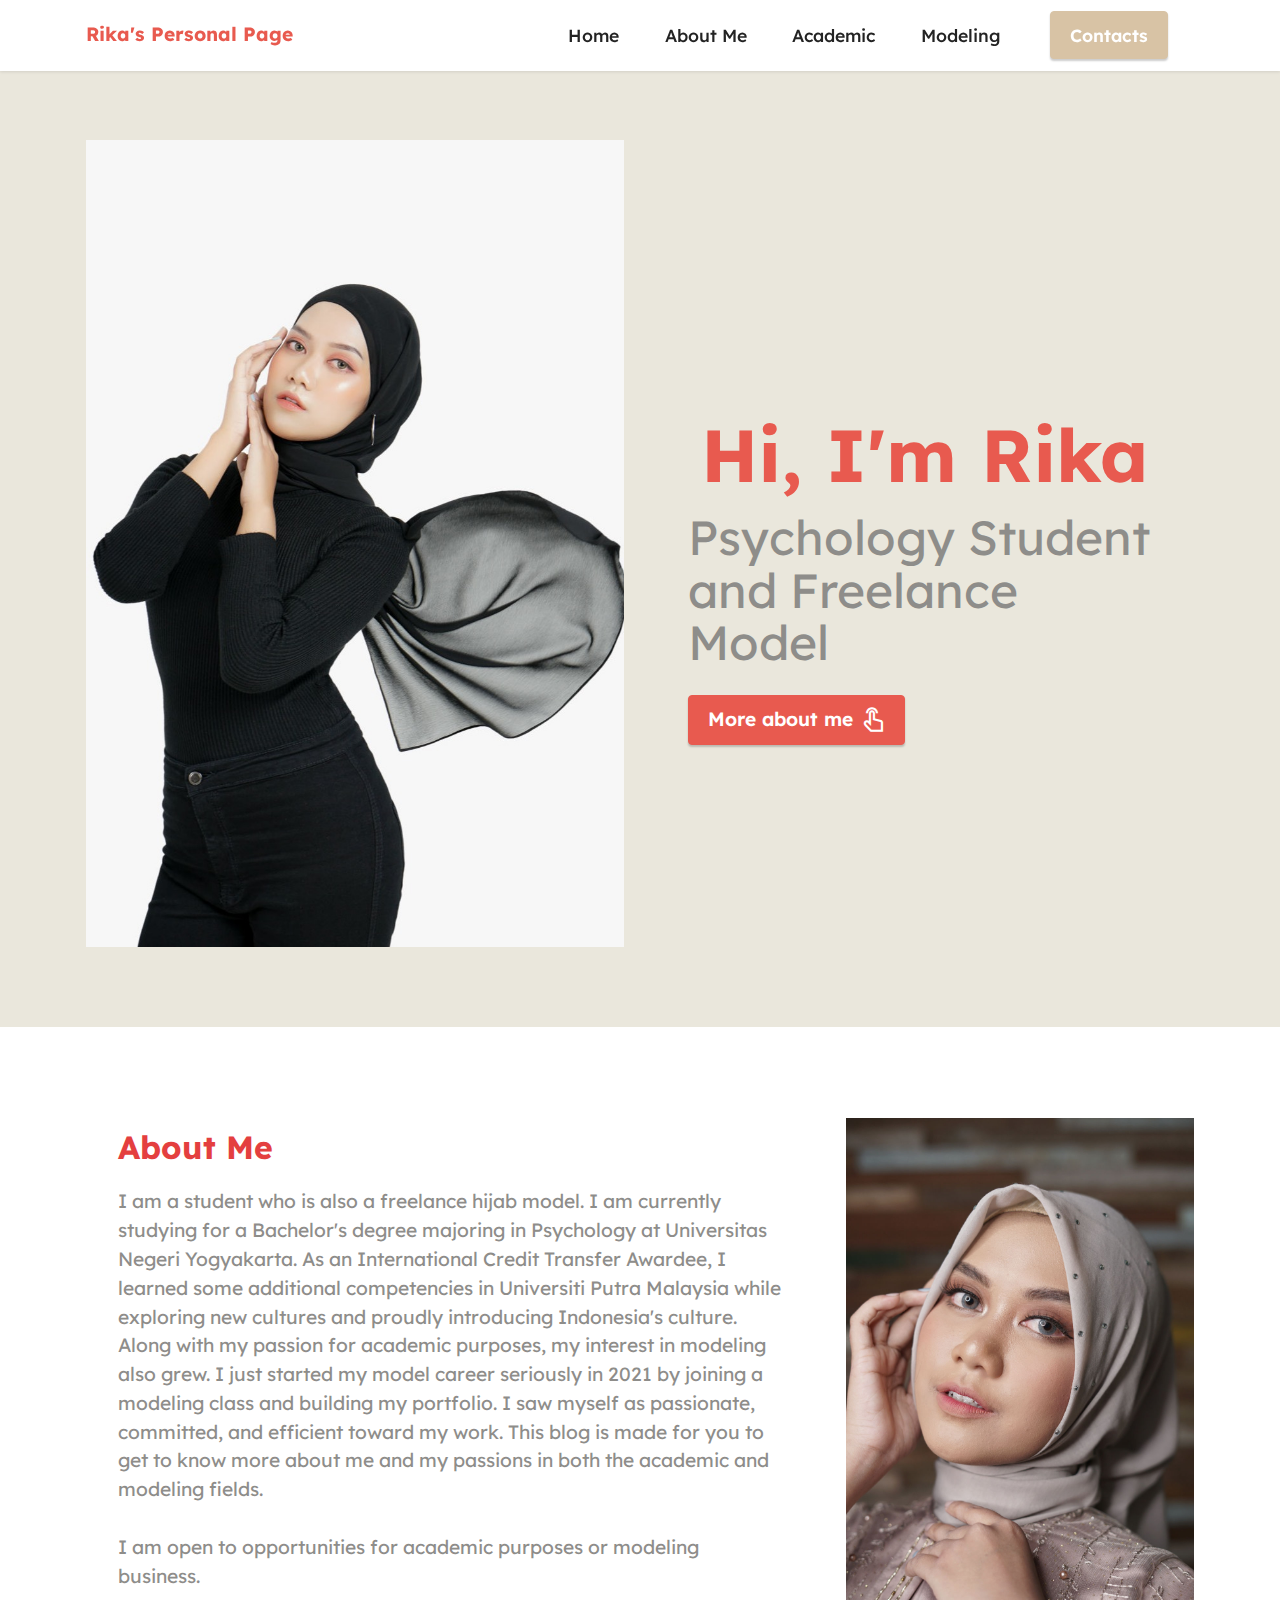
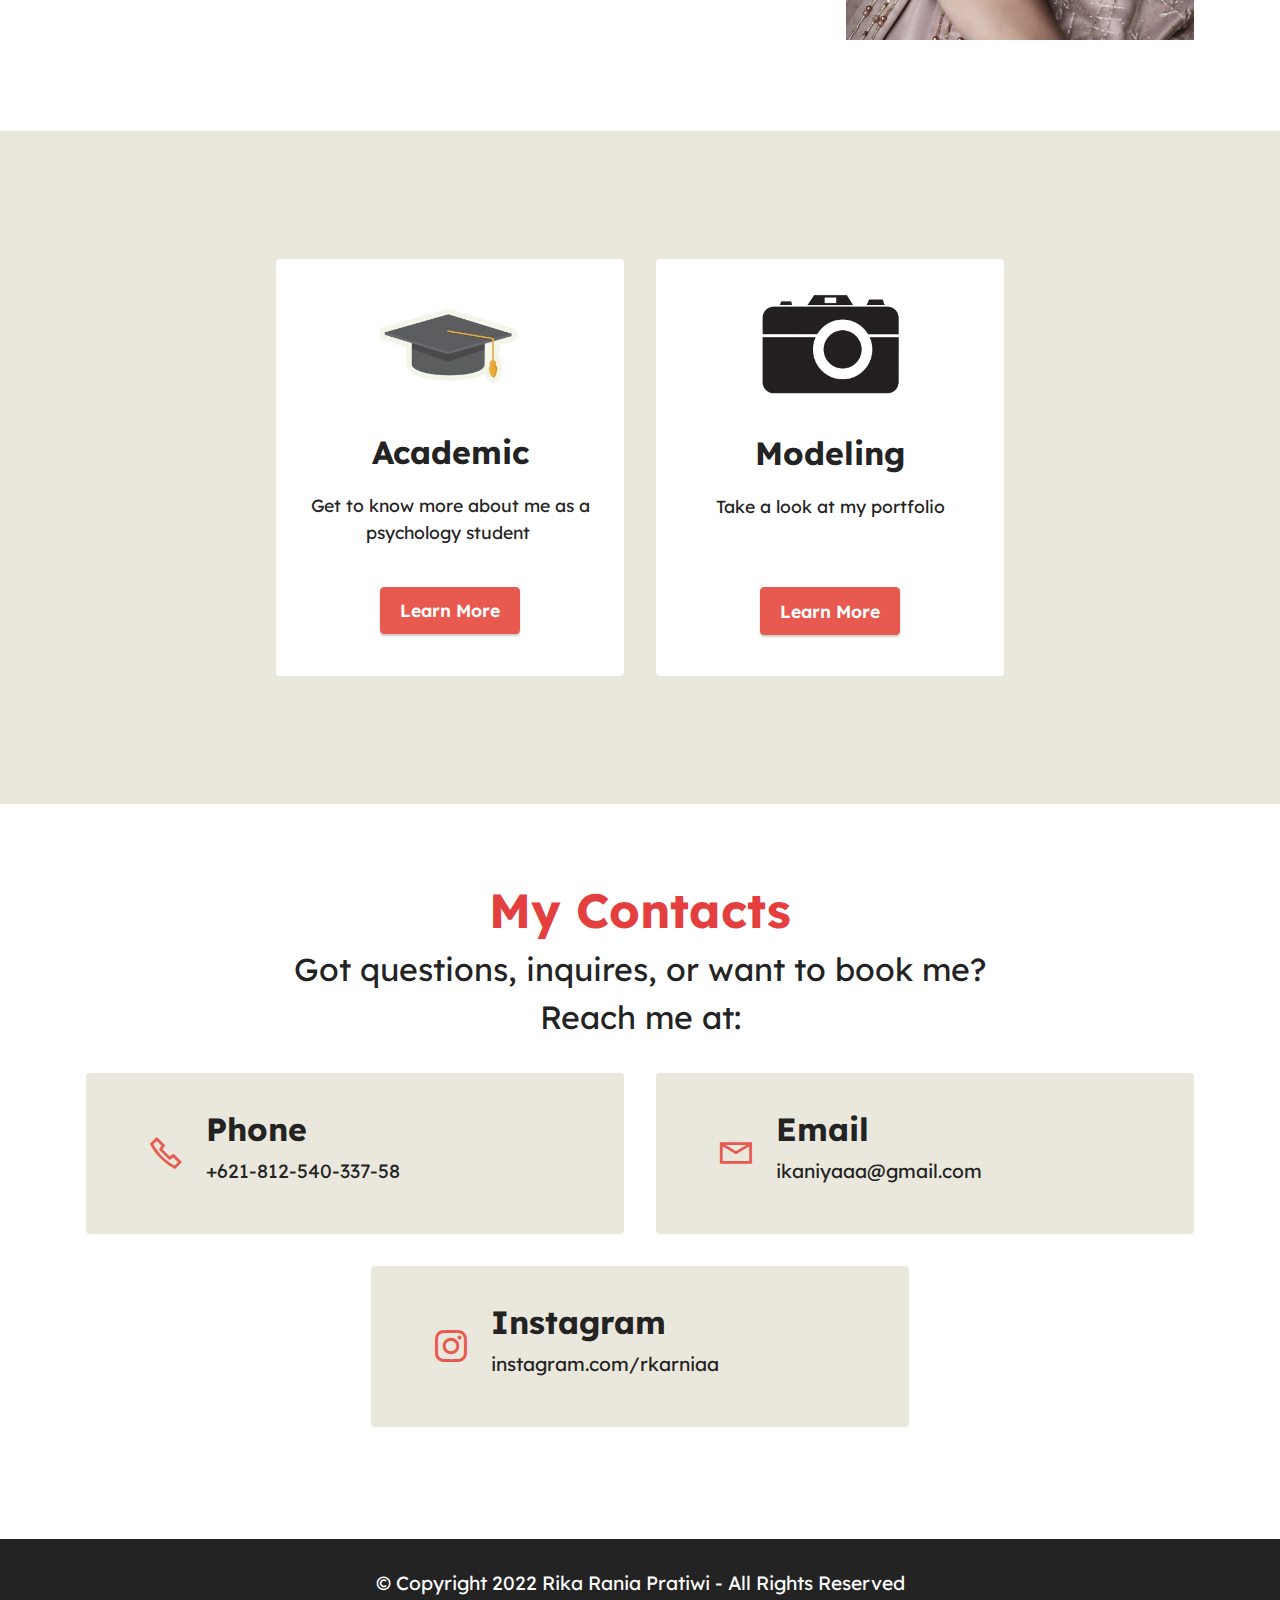
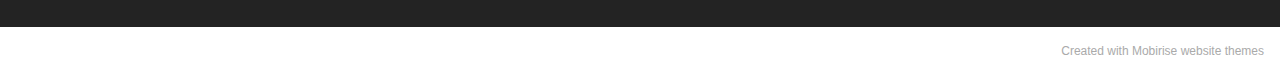
==== index.html @ 433534fc "create github pages" ====
<!DOCTYPE html>
<html  >
<head>
  <!-- Site made with Mobirise Website Builder v5.6.0, https://mobirise.com -->
  <meta charset="UTF-8">
  <meta http-equiv="X-UA-Compatible" content="IE=edge">
  <meta name="generator" content="Mobirise v5.6.0, mobirise.com">
  <meta name="viewport" content="width=device-width, initial-scale=1, minimum-scale=1">
  <link rel="shortcut icon" href="assets/images/logo.png" type="image/x-icon">
  <meta name="description" content="">
  
  
  <title>Home</title>
  <link rel="stylesheet" href="assets/web/assets/mobirise-icons2/mobirise2.css">
  <link rel="stylesheet" href="assets/bootstrap/css/bootstrap.min.css">
  <link rel="stylesheet" href="assets/bootstrap/css/bootstrap-grid.min.css">
  <link rel="stylesheet" href="assets/bootstrap/css/bootstrap-reboot.min.css">
  <link rel="stylesheet" href="assets/dropdown/css/style.css">
  <link rel="stylesheet" href="assets/socicon/css/styles.css">
  <link rel="stylesheet" href="assets/theme/css/style.css">
  <link rel="preload" href="https://fonts.googleapis.com/css?family=Lexend:100,200,300,400,500,600,700,800,900&display=swap" as="style" onload="this.onload=null;this.rel='stylesheet'">
  <noscript><link rel="stylesheet" href="https://fonts.googleapis.com/css?family=Lexend:100,200,300,400,500,600,700,800,900&display=swap"></noscript>
  <link rel="preload" as="style" href="assets/mobirise/css/mbr-additional.css"><link rel="stylesheet" href="assets/mobirise/css/mbr-additional.css" type="text/css">
  
  
  
  
</head>
<body>
  
  <section data-bs-version="5.1" class="menu menu2 cid-sFF0ciwnEL" once="menu" id="menu2-0">
    
    <nav class="navbar navbar-dropdown navbar-fixed-top navbar-expand-lg">
        <div class="container">
            <div class="navbar-brand">
                
                <span class="navbar-caption-wrap"><a class="navbar-caption text-primary display-7" href="https://mobiri.se">Rika's Personal Page&nbsp;</a></span>
            </div>
            <button class="navbar-toggler" type="button" data-toggle="collapse" data-bs-toggle="collapse" data-target="#navbarSupportedContent" data-bs-target="#navbarSupportedContent" aria-controls="navbarNavAltMarkup" aria-expanded="false" aria-label="Toggle navigation">
                <div class="hamburger">
                    <span></span>
                    <span></span>
                    <span></span>
                    <span></span>
                </div>
            </button>
            <div class="collapse navbar-collapse" id="navbarSupportedContent">
                <ul class="navbar-nav nav-dropdown" data-app-modern-menu="true"><li class="nav-item"><a class="nav-link link text-black text-primary display-4" href="index.html#top">Home</a></li>
                    <li class="nav-item"><a class="nav-link link text-black text-primary display-4" href="index.html#image2-1">About Me</a></li><li class="nav-item"><a class="nav-link link text-black text-primary display-4" href="page1.html">Academic</a></li>
                    <li class="nav-item"><a class="nav-link link text-black text-primary display-4" href="page2.html">Modeling</a>
                    </li></ul>
                
                <div class="navbar-buttons mbr-section-btn"><a class="btn btn-secondary display-4" href="index.html#contacts2-8">
                        Contacts</a></div>
            </div>
        </div>
    </nav>
</section>

<section data-bs-version="5.1" class="header11 cid-sFF0SGinka" id="header11-1">

    

    

    <div class="container">
        <div class="row justify-content-center">
            <div class="col-12 col-md-6 image-wrapper">
                <img class="w-100" src="assets/images/2e-1057x1586.jpeg" alt="Mobirise">
            </div>
            <div class="col-12 col-md">
                <div class="text-wrapper text-center">
                    <h1 class="mbr-section-title mbr-fonts-style mb-3 display-1">
                        <strong>
</strong><div><strong><br></strong></div><div><strong>Hi, I'm Rika</strong></div></h1>
                    <p class="mbr-text mbr-fonts-style display-2">Psychology Student and Freelance Model</p>
                    <div class="mbr-section-btn mt-3"><a class="btn btn-primary display-7" href="index.html#image2-1"><span class="mobi-mbri mobi-mbri-touch mbr-iconfont mbr-iconfont-btn"></span>More about me</a></div>
                </div>
            </div>
        </div>
    </div>
</section>

<section data-bs-version="5.1" class="image2 cid-sZntKXnX28" id="image2-1">
    

    

    <div class="container">
        <div class="row align-items-center">
            <div class="col-12 col-lg-4">
                <div class="image-wrapper">
                    <img src="assets/images/a23e987f-b2f0-43a4-88af-613961bbe0f8-1057x1586.jpg" alt="Mobirise">
                    
                </div>
            </div>
            <div class="col-12 col-lg">
                <div class="text-wrapper">
                    <h3 class="mbr-section-title mbr-fonts-style mb-3 display-5"><strong>About Me</strong></h3>
                    <p class="mbr-text mbr-fonts-style display-7">I am a student who is also a freelance hijab model. I am currently studying for a Bachelor's degree majoring in Psychology at Universitas Negeri Yogyakarta. As an International Credit Transfer Awardee, I learned some additional competencies in Universiti Putra Malaysia while exploring new cultures and proudly introducing Indonesia's culture. Along with my passion for academic purposes, my interest in modeling also grew. I just started my model career seriously in 2021 by joining a modeling class and building my portfolio. I saw myself as passionate, committed, and efficient toward my work. This blog is made for you to get to know more about me and my passions in both the academic and modeling fields.<br><br>I am open to opportunities for academic purposes or modeling business.<br><br></p>
                </div>
            </div>
        </div>
    </div>
</section>

<section data-bs-version="5.1" class="clients2 cid-sFF3mUy3tz" id="clients2-4">

    

    
    <div class="container">
        <div class="row justify-content-center">
            <div class="card col-12 col-md-6 col-lg-4">
                <div class="card-wrapper">
                    <div class="img-wrapper">
                        <img src="assets/images/mbr-280x280.jpeg" alt="Mobirise">
                    </div>
                    <div class="card-box align-center">
                        
                        <h5 class="card-title mbr-fonts-style mb-3 display-5"><strong>Academic</strong></h5>
                        <p class="mbr-text mbr-fonts-style mb-4 display-4">Get to know more about me as a psychology student&nbsp;</p>
                        <div class="mbr-section-btn mt-3"><a class="btn btn-primary display-4" href="page1.html">Learn More</a></div>
                    </div>
                </div>
            </div>
            <div class="card col-12 col-md-6 col-lg-4">
                <div class="card-wrapper">
                    <div class="img-wrapper">
                        <img src="assets/images/mbr-3-280x280.png" alt="Mobirise">
                    </div>
                    <div class="card-box align-center">
                        
                        <h5 class="card-title mbr-fonts-style mb-3 display-5"><strong>Modeling</strong></h5>
                        <p class="mbr-text mbr-fonts-style mb-4 display-4">
                            Take a look at my portfolio<br><br></p>
                        <div class="mbr-section-btn mt-3"><a class="btn btn-primary display-4" href="page2.html">Learn More</a></div>
                    </div>
                </div>
            </div>
            
            
        </div>
    </div>
</section>

<section data-bs-version="5.1" class="contacts2 cid-sFF3B84VW8" id="contacts2-8">
    <!---->
    
    
    <div class="container">
        <div class="mbr-section-head">
            <h3 class="mbr-section-title mbr-fonts-style align-center mb-0 display-2">
                <strong>My Contacts</strong>
            </h3>
            <h4 class="mbr-section-subtitle mbr-fonts-style align-center mb-0 mt-2 display-5">Got questions, inquires, or want to book me?<br>Reach me at:</h4>
        </div>
        <div class="row justify-content-center mt-4">
            <div class="card col-12 col-md-6">
                <div class="card-wrapper">
                    <div class="image-wrapper">
                        <span class="mbr-iconfont mobi-mbri-phone mobi-mbri"></span>
                    </div>
                    <div class="text-wrapper">
                        <h6 class="card-title mbr-fonts-style mb-1 display-5">
                            <strong>Phone</strong>
                        </h6>
                        <p class="mbr-text mbr-fonts-style display-7">+621-812-540-337-58</p>
                    </div>
                </div>
            </div>
            <div class="card col-12 col-md-6">
                <div class="card-wrapper">
                    <div class="image-wrapper">
                        <span class="mbr-iconfont mobi-mbri-letter mobi-mbri"></span>
                    </div>
                    <div class="text-wrapper">
                        <h6 class="card-title mbr-fonts-style mb-1 display-5">
                            <strong>Email</strong>
                        </h6>
                        <p class="mbr-text mbr-fonts-style display-7">ikaniyaaa@gmail.com</p>
                    </div>
                </div>
            </div>
            <div class="card col-12 col-md-6">
                <div class="card-wrapper">
                    <div class="image-wrapper">
                        <span class="mbr-iconfont socicon-instagram socicon"></span>
                    </div>
                    <div class="text-wrapper">
                        <h6 class="card-title mbr-fonts-style mb-1 display-5"><strong>Instagram</strong></h6>
                        <p class="mbr-text mbr-fonts-style display-7">instagram.com/rkarniaa</p>
                    </div>
                </div>
            </div>
            
        </div>
    </div>
</section>

<section data-bs-version="5.1" class="footer7 cid-sFF3CYc3p7" once="footers" id="footer7-9">

    

    

    <div class="container">
        <div class="media-container-row align-center mbr-white">
            <div class="col-12">
                <p class="mbr-text mb-0 mbr-fonts-style display-7">
                    © Copyright 2022 Rika Rania Pratiwi - All Rights Reserved
                </p>
            </div>
        </div>
    </div>
</section><section style="background-color: #fff; font-family: -apple-system, BlinkMacSystemFont, 'Segoe UI', 'Roboto', 'Helvetica Neue', Arial, sans-serif; color:#aaa; font-size:12px; padding: 0; align-items: center; display: flex;"><a href="https://mobirise.site/s" style="flex: 1 1; height: 3rem; padding-left: 1rem;"></a><p style="flex: 0 0 auto; margin:0; padding-right:1rem;">Created with Mobirise <a href="https://mobirise.site/u" style="color:#aaa;">website</a> themes</p></section><script src="assets/bootstrap/js/bootstrap.bundle.min.js"></script>  <script src="assets/smoothscroll/smooth-scroll.js"></script>  <script src="assets/ytplayer/index.js"></script>  <script src="assets/dropdown/js/navbar-dropdown.js"></script>  <script src="assets/theme/js/script.js"></script>  
  
  
</body>
</html>
---- assets/web/assets/mobirise-icons2/mobirise2.css ----
@font-face {
  font-family: 'Moririse2';
  font-display: swap;
  src:  url('mobirise2.eot?f2bix4');
  src:  url('mobirise2.eot?f2bix4#iefix') format('embedded-opentype'),
    url('mobirise2.ttf?f2bix4') format('truetype'),
    url('mobirise2.woff?f2bix4') format('woff'),
    url('mobirise2.svg?f2bix4#mobirise2') format('svg');
  font-weight: normal;
  font-style: normal;
}

[class^="mobi-"], [class*=" mobi-"] {
  /* use !important to prevent issues with browser extensions that change fonts */
  font-family: 'Moririse2' !important;
  speak: none;
  font-style: normal;
  font-weight: normal;
  font-variant: normal;
  text-transform: none;
  line-height: 1;

  /* Better Font Rendering =========== */
  -webkit-font-smoothing: antialiased;
  -moz-osx-font-smoothing: grayscale;
}

.mobi-mbri-add-submenu:before {
  content: "\e900";
}
.mobi-mbri-alert:before {
  content: "\e901";
}
.mobi-mbri-align-center:before {
  content: "\e902";
}
.mobi-mbri-align-justify:before {
  content: "\e903";
}
.mobi-mbri-align-left:before {
  content: "\e904";
}
.mobi-mbri-align-right:before {
  content: "\e905";
}
.mobi-mbri-android:before {
  content: "\e906";
}
.mobi-mbri-apple:before {
  content: "\e907";
}
.mobi-mbri-arrow-down:before {
  content: "\e908";
}
.mobi-mbri-arrow-next:before {
  content: "\e909";
}
.mobi-mbri-arrow-prev:before {
  content: "\e90a";
}
.mobi-mbri-arrow-up:before {
  content: "\e90b";
}
.mobi-mbri-bold:before {
  content: "\e90c";
}
.mobi-mbri-bookmark:before {
  content: "\e90d";
}
.mobi-mbri-bootstrap:before {
  content: "\e90e";
}
.mobi-mbri-briefcase:before {
  content: "\e90f";
}
.mobi-mbri-browse:before {
  content: "\e910";
}
.mobi-mbri-bulleted-list:before {
  content: "\e911";
}
.mobi-mbri-calendar:before {
  content: "\e912";
}
.mobi-mbri-camera:before {
  content: "\e913";
}
.mobi-mbri-cart-add:before {
  content: "\e914";
}
.mobi-mbri-cart-full:before {
  content: "\e915";
}
.mobi-mbri-cash:before {
  content: "\e916";
}
.mobi-mbri-change-style:before {
  content: "\e917";
}
.mobi-mbri-chat:before {
  content: "\e918";
}
.mobi-mbri-clock:before {
  content: "\e919";
}
.mobi-mbri-close:before {
  content: "\e91a";
}
.mobi-mbri-cloud:before {
  content: "\e91b";
}
.mobi-mbri-code:before {
  content: "\e91c";
}
.mobi-mbri-contact-form:before {
  content: "\e91d";
}
.mobi-mbri-credit-card:before {
  content: "\e91e";
}
.mobi-mbri-cursor-click:before {
  content: "\e91f";
}
.mobi-mbri-cust-feedback:before {
  content: "\e920";
}
.mobi-mbri-database:before {
  content: "\e921";
}
.mobi-mbri-delivery:before {
  content: "\e922";
}
.mobi-mbri-desktop:before {
  content: "\e923";
}
.mobi-mbri-devices:before {
  content: "\e924";
}
.mobi-mbri-down:before {
  content: "\e925";
}
.mobi-mbri-download-2:before {
  content: "\e926";
}
.mobi-mbri-download:before {
  content: "\e927";
}
.mobi-mbri-drag-n-drop-2:before {
  content: "\e928";
}
.mobi-mbri-drag-n-drop:before {
  content: "\e929";
}
.mobi-mbri-edit-2:before {
  content: "\e92a";
}
.mobi-mbri-edit:before {
  content: "\e92b";
}
.mobi-mbri-error:before {
  content: "\e92c";
}
.mobi-mbri-extension:before {
  content: "\e92d";
}
.mobi-mbri-features:before {
  content: "\e92e";
}
.mobi-mbri-file:before {
  content: "\e92f";
}
.mobi-mbri-flag:before {
  content: "\e930";
}
.mobi-mbri-folder:before {
  content: "\e931";
}
.mobi-mbri-gift:before {
  content: "\e932";
}
.mobi-mbri-github:before {
  content: "\e933";
}
.mobi-mbri-globe-2:before {
  content: "\e934";
}
.mobi-mbri-globe:before {
  content: "\e935";
}
.mobi-mbri-growing-chart:before {
  content: "\e936";
}
.mobi-mbri-hearth:before {
  content: "\e937";
}
.mobi-mbri-help:before {
  content: "\e938";
}
.mobi-mbri-home:before {
  content: "\e939";
}
.mobi-mbri-hot-cup:before {
  content: "\e93a";
}
.mobi-mbri-idea:before {
  content: "\e93b";
}
.mobi-mbri-image-gallery:before {
  content: "\e93c";
}
.mobi-mbri-image-slider:before {
  content: "\e93d";
}
.mobi-mbri-info:before {
  content: "\e93e";
}
.mobi-mbri-italic:before {
  content: "\e93f";
}
.mobi-mbri-key:before {
  content: "\e940";
}
.mobi-mbri-laptop:before {
  content: "\e941";
}
.mobi-mbri-layers:before {
  content: "\e942";
}
.mobi-mbri-left-right:before {
  content: "\e943";
}
.mobi-mbri-left:before {
  content: "\e944";
}
.mobi-mbri-letter:before {
  content: "\e945";
}
.mobi-mbri-like:before {
  content: "\e946";
}
.mobi-mbri-link:before {
  content: "\e947";
}
.mobi-mbri-lock:before {
  content: "\e948";
}
.mobi-mbri-login:before {
  content: "\e949";
}
.mobi-mbri-logout:before {
  content: "\e94a";
}
.mobi-mbri-magic-stick:before {
  content: "\e94b";
}
.mobi-mbri-map-pin:before {
  content: "\e94c";
}
.mobi-mbri-menu:before {
  content: "\e94d";
}
.mobi-mbri-mobile-2:before {
  content: "\e94e";
}
.mobi-mbri-mobile-horizontal:before {
  content: "\e94f";
}
.mobi-mbri-mobile:before {
  content: "\e950";
}
.mobi-mbri-mobirise:before {
  content: "\e951";
}
.mobi-mbri-more-horizontal:before {
  content: "\e952";
}
.mobi-mbri-more-vertical:before {
  content: "\e953";
}
.mobi-mbri-music:before {
  content: "\e954";
}
.mobi-mbri-new-file:before {
  content: "\e955";
}
.mobi-mbri-numbered-list:before {
  content: "\e956";
}
.mobi-mbri-opened-folder:before {
  content: "\e957";
}
.mobi-mbri-pages:before {
  content: "\e958";
}
.mobi-mbri-paper-plane:before {
  content: "\e959";
}
.mobi-mbri-paperclip:before {
  content: "\e95a";
}
.mobi-mbri-phone:before {
  content: "\e95b";
}
.mobi-mbri-photo:before {
  content: "\e95c";
}
.mobi-mbri-photos:before {
  content: "\e95d";
}
.mobi-mbri-pin:before {
  content: "\e95e";
}
.mobi-mbri-play:before {
  content: "\e95f";
}
.mobi-mbri-plus:before {
  content: "\e960";
}
.mobi-mbri-preview:before {
  content: "\e961";
}
.mobi-mbri-print:before {
  content: "\e962";
}
.mobi-mbri-protect:before {
  content: "\e963";
}
.mobi-mbri-question:before {
  content: "\e964";
}
.mobi-mbri-quote-left:before {
  content: "\e965";
}
.mobi-mbri-quote-right:before {
  content: "\e966";
}
.mobi-mbri-redo:before {
  content: "\e967";
}
.mobi-mbri-refresh:before {
  content: "\e968";
}
.mobi-mbri-responsive-2:before {
  content: "\e969";
}
.mobi-mbri-responsive:before {
  content: "\e96a";
}
.mobi-mbri-right:before {
  content: "\e96b";
}
.mobi-mbri-rocket:before {
  content: "\e96c";
}
.mobi-mbri-sad-face:before {
  content: "\e96d";
}
.mobi-mbri-sale:before {
  content: "\e96e";
}
.mobi-mbri-save:before {
  content: "\e96f";
}
.mobi-mbri-search:before {
  content: "\e970";
}
.mobi-mbri-setting-2:before {
  content: "\e971";
}
.mobi-mbri-setting-3:before {
  content: "\e972";
}
.mobi-mbri-setting:before {
  content: "\e973";
}
.mobi-mbri-share:before {
  content: "\e974";
}
.mobi-mbri-shopping-bag:before {
  content: "\e975";
}
.mobi-mbri-shopping-basket:before {
  content: "\e976";
}
.mobi-mbri-shopping-cart:before {
  content: "\e977";
}
.mobi-mbri-sites:before {
  content: "\e978";
}
.mobi-mbri-smile-face:before {
  content: "\e979";
}
.mobi-mbri-speed:before {
  content: "\e97a";
}
.mobi-mbri-star:before {
  content: "\e97b";
}
.mobi-mbri-success:before {
  content: "\e97c";
}
.mobi-mbri-sun:before {
  content: "\e97d";
}
.mobi-mbri-sun2:before {
  content: "\e97e";
}
.mobi-mbri-tablet-vertical:before {
  content: "\e97f";
}
.mobi-mbri-tablet:before {
  content: "\e980";
}
.mobi-mbri-target:before {
  content: "\e981";
}
.mobi-mbri-timer:before {
  content: "\e982";
}
.mobi-mbri-to-ftp:before {
  content: "\e983";
}
.mobi-mbri-to-local-drive:before {
  content: "\e984";
}
.mobi-mbri-touch-swipe:before {
  content: "\e985";
}
.mobi-mbri-touch:before {
  content: "\e986";
}
.mobi-mbri-trash:before {
  content: "\e987";
}
.mobi-mbri-underline:before {
  content: "\e988";
}
.mobi-mbri-undo:before {
  content: "\e989";
}
.mobi-mbri-unlink:before {
  content: "\e98a";
}
.mobi-mbri-unlock:before {
  content: "\e98b";
}
.mobi-mbri-up-down:before {
  content: "\e98c";
}
.mobi-mbri-up:before {
  content: "\e98d";
}
.mobi-mbri-update:before {
  content: "\e98e";
}
.mobi-mbri-upload-2:before {
  content: "\e98f";
}
.mobi-mbri-upload:before {
  content: "\e990";
}
.mobi-mbri-user-2:before {
  content: "\e991";
}
.mobi-mbri-user:before {
  content: "\e992";
}
.mobi-mbri-users:before {
  content: "\e993";
}
.mobi-mbri-video-play:before {
  content: "\e994";
}
.mobi-mbri-video:before {
  content: "\e995";
}
.mobi-mbri-watch:before {
  content: "\e996";
}
.mobi-mbri-website-theme-2:before {
  content: "\e997";
}
.mobi-mbri-website-theme:before {
  content: "\e998";
}
.mobi-mbri-wifi:before {
  content: "\e999";
}
.mobi-mbri-windows:before {
  content: "\e99a";
}
.mobi-mbri-zoom-in:before {
  content: "\e99b";
}
.mobi-mbri-zoom-out:before {
  content: "\e99c";
}
---- assets/dropdown/css/style.css ----
.navbar-dropdown {
  left: 0;
  padding: 0;
  position: absolute;
  right: 0;
  top: 0;
  transition: all 0.45s ease;
  z-index: 1030;
  background: #282828; }
  .navbar-dropdown .navbar-logo {
    margin-right: 0.8rem;
    transition: margin 0.3s ease-in-out;
    vertical-align: middle; }
    .navbar-dropdown .navbar-logo img {
      height: 3.125rem;
      transition: all 0.3s ease-in-out; }
    .navbar-dropdown .navbar-logo.mbr-iconfont {
      font-size: 3.125rem;
      line-height: 3.125rem; }
  .navbar-dropdown .navbar-caption {
    font-weight: 700;
    white-space: normal;
    vertical-align: -4px;
    line-height: 3.125rem !important; }
    .navbar-dropdown .navbar-caption, .navbar-dropdown .navbar-caption:hover {
      color: inherit;
      text-decoration: none; }
  .navbar-dropdown .mbr-iconfont + .navbar-caption {
    vertical-align: -1px; }
  .navbar-dropdown.navbar-fixed-top {
    position: fixed; }
  .navbar-dropdown .navbar-brand span {
    vertical-align: -4px; }
  .navbar-dropdown.bg-color.transparent {
    background: none; }
  .navbar-dropdown.navbar-short .navbar-brand {
    padding: 0.625rem 0; }
    .navbar-dropdown.navbar-short .navbar-brand span {
      vertical-align: -1px; }
  .navbar-dropdown.navbar-short .navbar-caption {
    line-height: 2.375rem !important;
    vertical-align: -2px; }
  .navbar-dropdown.navbar-short .navbar-logo {
    margin-right: 0.5rem; }
    .navbar-dropdown.navbar-short .navbar-logo img {
      height: 2.375rem; }
    .navbar-dropdown.navbar-short .navbar-logo.mbr-iconfont {
      font-size: 2.375rem;
      line-height: 2.375rem; }
  .navbar-dropdown.navbar-short .mbr-table-cell {
    height: 3.625rem; }
  .navbar-dropdown .navbar-close {
    left: 0.6875rem;
    position: fixed;
    top: 0.75rem;
    z-index: 1000; }
  .navbar-dropdown .hamburger-icon {
    content: "";
    display: inline-block;
    vertical-align: middle;
    width: 16px;
    -webkit-box-shadow: 0 -6px 0 1px #282828,0 0 0 1px #282828,0 6px 0 1px #282828;
    -moz-box-shadow: 0 -6px 0 1px #282828,0 0 0 1px #282828,0 6px 0 1px #282828;
    box-shadow: 0 -6px 0 1px #282828,0 0 0 1px #282828,0 6px 0 1px #282828; }

.dropdown-menu .dropdown-toggle[data-toggle="dropdown-submenu"]::after {
  border-bottom: 0.35em solid transparent;
  border-left: 0.35em solid;
  border-right: 0;
  border-top: 0.35em solid transparent;
  margin-left: 0.3rem; }

.dropdown-menu .dropdown-item:focus {
  outline: 0; }

.nav-dropdown {
  font-size: 0.75rem;
  font-weight: 500;
  height: auto !important; }
  .nav-dropdown .nav-btn {
    padding-left: 1rem; }
  .nav-dropdown .link {
    margin: .667em 1.667em;
    font-weight: 500;
    padding: 0;
    transition: color .2s ease-in-out; }
    .nav-dropdown .link.dropdown-toggle {
      margin-right: 2.583em; }
      .nav-dropdown .link.dropdown-toggle::after {
        margin-left: .25rem;
        border-top: 0.35em solid;
        border-right: 0.35em solid transparent;
        border-left: 0.35em solid transparent;
        border-bottom: 0; }
      .nav-dropdown .link.dropdown-toggle[aria-expanded="true"] {
        margin: 0;
        padding: 0.667em 3.263em  0.667em 1.667em; }
  .nav-dropdown .link::after,
  .nav-dropdown .dropdown-item::after {
    color: inherit; }
  .nav-dropdown .btn {
    font-size: 0.75rem;
    font-weight: 700;
    letter-spacing: 0;
    margin-bottom: 0;
    padding-left: 1.25rem;
    padding-right: 1.25rem; }
  .nav-dropdown .dropdown-menu {
    border-radius: 0;
    border: 0;
    left: 0;
    margin: 0;
    padding-bottom: 1.25rem;
    padding-top: 1.25rem;
    position: relative; }
  .nav-dropdown .dropdown-submenu {
    margin-left: 0.125rem;
    top: 0; }
  .nav-dropdown .dropdown-item {
    font-weight: 500;
    line-height: 2;
    padding: 0.3846em 4.615em 0.3846em 1.5385em;
    position: relative;
    transition: color .2s ease-in-out, background-color .2s ease-in-out; }
    .nav-dropdown .dropdown-item::after {
      margin-top: -0.3077em;
      position: absolute;
      right: 1.1538em;
      top: 50%; }
    .nav-dropdown .dropdown-item:focus, .nav-dropdown .dropdown-item:hover {
      background: none; }

@media (max-width: 767px) {
  .nav-dropdown.navbar-toggleable-sm {
    bottom: 0;
    display: none;
    left: 0;
    overflow-x: hidden;
    position: fixed;
    top: 0;
    transform: translateX(-100%);
    -ms-transform: translateX(-100%);
    -webkit-transform: translateX(-100%);
    width: 18.75rem;
    z-index: 999; } }
.nav-dropdown.navbar-toggleable-xl {
  bottom: 0;
  display: none;
  left: 0;
  overflow-x: hidden;
  position: fixed;
  top: 0;
  transform: translateX(-100%);
  -ms-transform: translateX(-100%);
  -webkit-transform: translateX(-100%);
  width: 18.75rem;
  z-index: 999; }

.nav-dropdown-sm {
  display: block !important;
  overflow-x: hidden;
  overflow: auto;
  padding-top: 3.875rem; }
  .nav-dropdown-sm::after {
    content: "";
    display: block;
    height: 3rem;
    width: 100%; }
  .nav-dropdown-sm.collapse.in ~ .navbar-close {
    display: block !important; }
  .nav-dropdown-sm.collapsing, .nav-dropdown-sm.collapse.in {
    transform: translateX(0);
    -ms-transform: translateX(0);
    -webkit-transform: translateX(0);
    transition: all 0.25s ease-out;
    -webkit-transition: all 0.25s ease-out;
    background: #282828; }
  .nav-dropdown-sm.collapsing[aria-expanded="false"] {
    transform: translateX(-100%);
    -ms-transform: translateX(-100%);
    -webkit-transform: translateX(-100%); }
  .nav-dropdown-sm .nav-item {
    display: block;
    margin-left: 0 !important;
    padding-left: 0; }
  .nav-dropdown-sm .link,
  .nav-dropdown-sm .dropdown-item {
    border-top: 1px dotted rgba(255, 255, 255, 0.1);
    font-size: 0.8125rem;
    line-height: 1.6;
    margin: 0 !important;
    padding: 0.875rem 2.4rem 0.875rem 1.5625rem !important;
    position: relative;
    white-space: normal; }
    .nav-dropdown-sm .link:focus, .nav-dropdown-sm .link:hover,
    .nav-dropdown-sm .dropdown-item:focus,
    .nav-dropdown-sm .dropdown-item:hover {
      background: rgba(0, 0, 0, 0.2) !important;
      color: #c0a375; }
  .nav-dropdown-sm .nav-btn {
    position: relative;
    padding: 1.5625rem 1.5625rem 0 1.5625rem; }
    .nav-dropdown-sm .nav-btn::before {
      border-top: 1px dotted rgba(255, 255, 255, 0.1);
      content: "";
      left: 0;
      position: absolute;
      top: 0;
      width: 100%; }
    .nav-dropdown-sm .nav-btn + .nav-btn {
      padding-top: 0.625rem; }
      .nav-dropdown-sm .nav-btn + .nav-btn::before {
        display: none; }
  .nav-dropdown-sm .btn {
    padding: 0.625rem 0; }
  .nav-dropdown-sm .dropdown-toggle[data-toggle="dropdown-submenu"]::after {
    margin-left: .25rem;
    border-top: 0.35em solid;
    border-right: 0.35em solid transparent;
    border-left: 0.35em solid transparent;
    border-bottom: 0; }
  .nav-dropdown-sm .dropdown-toggle[data-toggle="dropdown-submenu"][aria-expanded="true"]::after {
    border-top: 0;
    border-right: 0.35em solid transparent;
    border-left: 0.35em solid transparent;
    border-bottom: 0.35em solid; }
  .nav-dropdown-sm .dropdown-menu {
    margin: 0;
    padding: 0;
    position: relative;
    top: 0;
    left: 0;
    width: 100%;
    border: 0;
    float: none;
    border-radius: 0;
    background: none; }
  .nav-dropdown-sm .dropdown-submenu {
    left: 100%;
    margin-left: 0.125rem;
    margin-top: -1.25rem;
    top: 0; }

.navbar-toggleable-sm .nav-dropdown .dropdown-menu {
  position: absolute; }

.navbar-toggleable-sm .nav-dropdown .dropdown-submenu {
  left: 100%;
  margin-left: 0.125rem;
  margin-top: -1.25rem;
  top: 0; }

.navbar-toggleable-sm.opened .nav-dropdown .dropdown-menu {
  position: relative; }

.navbar-toggleable-sm.opened .nav-dropdown .dropdown-submenu {
  left: 0;
  margin-left: 00rem;
  margin-top: 0rem;
  top: 0; }

.is-builder .nav-dropdown.collapsing {
  transition: none !important; }
---- assets/socicon/css/styles.css ----
@charset "UTF-8";

@font-face {
  font-family: 'Socicon';
  src:  url('../fonts/socicon.eot');
  src:  url('../fonts/socicon.eot?#iefix') format('embedded-opentype'),
    url('../fonts/socicon.woff2') format('woff2'),
    url('../fonts/socicon.ttf') format('truetype'),
    url('../fonts/socicon.woff') format('woff'),
    url('../fonts/socicon.svg#socicon') format('svg');
  font-weight: normal;
  font-style: normal;
  font-display: swap;
}

[data-icon]:before {
  font-family: "socicon" !important;
  content: attr(data-icon);
  font-style: normal !important;
  font-weight: normal !important;
  font-variant: normal !important;
  text-transform: none !important;
  speak: none;
  line-height: 1;
  -webkit-font-smoothing: antialiased;
  -moz-osx-font-smoothing: grayscale;
}

[class^="socicon-"], [class*=" socicon-"] {
  /* use !important to prevent issues with browser extensions that change fonts */
  font-family: 'Socicon' !important;
  speak: none;
  font-style: normal;
  font-weight: normal;
  font-variant: normal;
  text-transform: none;
  line-height: 1;

  /* Better Font Rendering =========== */
  -webkit-font-smoothing: antialiased;
  -moz-osx-font-smoothing: grayscale;
}

.socicon-eitaa:before {
  content: "\e97c";
}
.socicon-soroush:before {
  content: "\e97d";
}
.socicon-bale:before {
  content: "\e97e";
}
.socicon-zazzle:before {
  content: "\e97b";
}
.socicon-society6:before {
  content: "\e97a";
}
.socicon-redbubble:before {
  content: "\e979";
}
.socicon-avvo:before {
  content: "\e978";
}
.socicon-stitcher:before {
  content: "\e977";
}
.socicon-googlehangouts:before {
  content: "\e974";
}
.socicon-dlive:before {
  content: "\e975";
}
.socicon-vsco:before {
  content: "\e976";
}
.socicon-flipboard:before {
  content: "\e973";
}
.socicon-ubuntu:before {
  content: "\e958";
}
.socicon-artstation:before {
  content: "\e959";
}
.socicon-invision:before {
  content: "\e95a";
}
.socicon-torial:before {
  content: "\e95b";
}
.socicon-collectorz:before {
  content: "\e95c";
}
.socicon-seenthis:before {
  content: "\e95d";
}
.socicon-googleplaymusic:before {
  content: "\e95e";
}
.socicon-debian:before {
  content: "\e95f";
}
.socicon-filmfreeway:before {
  content: "\e960";
}
.socicon-gnome:before {
  content: "\e961";
}
.socicon-itchio:before {
  content: "\e962";
}
.socicon-jamendo:before {
  content: "\e963";
}
.socicon-mix:before {
  content: "\e964";
}
.socicon-sharepoint:before {
  content: "\e965";
}
.socicon-tinder:before {
  content: "\e966";
}
.socicon-windguru:before {
  content: "\e967";
}
.socicon-cdbaby:before {
  content: "\e968";
}
.socicon-elementaryos:before {
  content: "\e969";
}
.socicon-stage32:before {
  content: "\e96a";
}
.socicon-tiktok:before {
  content: "\e96b";
}
.socicon-gitter:before {
  content: "\e96c";
}
.socicon-letterboxd:before {
  content: "\e96d";
}
.socicon-threema:before {
  content: "\e96e";
}
.socicon-splice:before {
  content: "\e96f";
}
.socicon-metapop:before {
  content: "\e970";
}
.socicon-naver:before {
  content: "\e971";
}
.socicon-remote:before {
  content: "\e972";
}
.socicon-internet:before {
  content: "\e957";
}
.socicon-moddb:before {
  content: "\e94b";
}
.socicon-indiedb:before {
  content: "\e94c";
}
.socicon-traxsource:before {
  content: "\e94d";
}
.socicon-gamefor:before {
  content: "\e94e";
}
.socicon-pixiv:before {
  content: "\e94f";
}
.socicon-myanimelist:before {
  content: "\e950";
}
.socicon-blackberry:before {
  content: "\e951";
}
.socicon-wickr:before {
  content: "\e952";
}
.socicon-spip:before {
  content: "\e953";
}
.socicon-napster:before {
  content: "\e954";
}
.socicon-beatport:before {
  content: "\e955";
}
.socicon-hackerone:before {
  content: "\e956";
}
.socicon-hackernews:before {
  content: "\e946";
}
.socicon-smashwords:before {
  content: "\e947";
}
.socicon-kobo:before {
  content: "\e948";
}
.socicon-bookbub:before {
  content: "\e949";
}
.socicon-mailru:before {
  content: "\e94a";
}
.socicon-gitlab:before {
  content: "\e945";
}
.socicon-instructables:before {
  content: "\e944";
}
.socicon-portfolio:before {
  content: "\e943";
}
.socicon-codered:before {
  content: "\e940";
}
.socicon-origin:before {
  content: "\e941";
}
.socicon-nextdoor:before {
  content: "\e942";
}
.socicon-udemy:before {
  content: "\e93f";
}
.socicon-livemaster:before {
  content: "\e93e";
}
.socicon-crunchbase:before {
  content: "\e93b";
}
.socicon-homefy:before {
  content: "\e93c";
}
.socicon-calendly:before {
  content: "\e93d";
}
.socicon-realtor:before {
  content: "\e90f";
}
.socicon-tidal:before {
  content: "\e910";
}
.socicon-qobuz:before {
  content: "\e911";
}
.socicon-natgeo:before {
  content: "\e912";
}
.socicon-mastodon:before {
  content: "\e913";
}
.socicon-unsplash:before {
  content: "\e914";
}
.socicon-homeadvisor:before {
  content: "\e915";
}
.socicon-angieslist:before {
  content: "\e916";
}
.socicon-codepen:before {
  content: "\e917";
}
.socicon-slack:before {
  content: "\e918";
}
.socicon-openaigym:before {
  content: "\e919";
}
.socicon-logmein:before {
  content: "\e91a";
}
.socicon-fiverr:before {
  content: "\e91b";
}
.socicon-gotomeeting:before {
  content: "\e91c";
}
.socicon-aliexpress:before {
  content: "\e91d";
}
.socicon-guru:before {
  content: "\e91e";
}
.socicon-appstore:before {
  content: "\e91f";
}
.socicon-homes:before {
  content: "\e920";
}
.socicon-zoom:before {
  content: "\e921";
}
.socicon-alibaba:before {
  content: "\e922";
}
.socicon-craigslist:before {
  content: "\e923";
}
.socicon-wix:before {
  content: "\e924";
}
.socicon-redfin:before {
  content: "\e925";
}
.socicon-googlecalendar:before {
  content: "\e926";
}
.socicon-shopify:before {
  content: "\e927";
}
.socicon-freelancer:before {
  content: "\e928";
}
.socicon-seedrs:before {
  content: "\e929";
}
.socicon-bing:before {
  content: "\e92a";
}
.socicon-doodle:before {
  content: "\e92b";
}
.socicon-bonanza:before {
  content: "\e92c";
}
.socicon-squarespace:before {
  content: "\e92d";
}
.socicon-toptal:before {
  content: "\e92e";
}
.socicon-gust:before {
  content: "\e92f";
}
.socicon-ask:before {
  content: "\e930";
}
.socicon-trulia:before {
  content: "\e931";
}
.socicon-loomly:before {
  content: "\e932";
}
.socicon-ghost:before {
  content: "\e933";
}
.socicon-upwork:before {
  content: "\e934";
}
.socicon-fundable:before {
  content: "\e935";
}
.socicon-booking:before {
  content: "\e936";
}
.socicon-googlemaps:before {
  content: "\e937";
}
.socicon-zillow:before {
  content: "\e938";
}
.socicon-niconico:before {
  content: "\e939";
}
.socicon-toneden:before {
  content: "\e93a";
}
.socicon-augment:before {
  content: "\e908";
}
.socicon-bitbucket:before {
  content: "\e909";
}
.socicon-fyuse:before {
  content: "\e90a";
}
.socicon-yt-gaming:before {
  content: "\e90b";
}
.socicon-sketchfab:before {
  content: "\e90c";
}
.socicon-mobcrush:before {
  content: "\e90d";
}
.socicon-microsoft:before {
  content: "\e90e";
}
.socicon-pandora:before {
  content: "\e907";
}
.socicon-messenger:before {
  content: "\e906";
}
.socicon-gamewisp:before {
  content: "\e905";
}
.socicon-bloglovin:before {
  content: "\e904";
}
.socicon-tunein:before {
  content: "\e903";
}
.socicon-gamejolt:before {
  content: "\e901";
}
.socicon-trello:before {
  content: "\e902";
}
.socicon-spreadshirt:before {
  content: "\e900";
}
.socicon-500px:before {
  content: "\e000";
}
.socicon-8tracks:before {
  content: "\e001";
}
.socicon-airbnb:before {
  content: "\e002";
}
.socicon-alliance:before {
  content: "\e003";
}
.socicon-amazon:before {
  content: "\e004";
}
.socicon-amplement:before {
  content: "\e005";
}
.socicon-android:before {
  content: "\e006";
}
.socicon-angellist:before {
  content: "\e007";
}
.socicon-apple:before {
  content: "\e008";
}
.socicon-appnet:before {
  content: "\e009";
}
.socicon-baidu:before {
  content: "\e00a";
}
.socicon-bandcamp:before {
  content: "\e00b";
}
.socicon-battlenet:before {
  content: "\e00c";
}
.socicon-mixer:before {
  content: "\e00d";
}
.socicon-bebee:before {
  content: "\e00e";
}
.socicon-bebo:before {
  content: "\e00f";
}
.socicon-behance:before {
  content: "\e010";
}
.socicon-blizzard:before {
  content: "\e011";
}
.socicon-blogger:before {
  content: "\e012";
}
.socicon-buffer:before {
  content: "\e013";
}
.socicon-chrome:before {
  content: "\e014";
}
.socicon-coderwall:before {
  content: "\e015";
}
.socicon-curse:before {
  content: "\e016";
}
.socicon-dailymotion:before {
  content: "\e017";
}
.socicon-deezer:before {
  content: "\e018";
}
.socicon-delicious:before {
  content: "\e019";
}
.socicon-deviantart:before {
  content: "\e01a";
}
.socicon-diablo:before {
  content: "\e01b";
}
.socicon-digg:before {
  content: "\e01c";
}
.socicon-discord:before {
  content: "\e01d";
}
.socicon-disqus:before {
  content: "\e01e";
}
.socicon-douban:before {
  content: "\e01f";
}
.socicon-draugiem:before {
  content: "\e020";
}
.socicon-dribbble:before {
  content: "\e021";
}
.socicon-drupal:before {
  content: "\e022";
}
.socicon-ebay:before {
  content: "\e023";
}
.socicon-ello:before {
  content: "\e024";
}
.socicon-endomodo:before {
  content: "\e025";
}
.socicon-envato:before {
  content: "\e026";
}
.socicon-etsy:before {
  content: "\e027";
}
.socicon-facebook:before {
  content: "\e028";
}
.socicon-feedburner:before {
  content: "\e029";
}
.socicon-filmweb:before {
  content: "\e02a";
}
.socicon-firefox:before {
  content: "\e02b";
}
.socicon-flattr:before {
  content: "\e02c";
}
.socicon-flickr:before {
  content: "\e02d";
}
.socicon-formulr:before {
  content: "\e02e";
}
.socicon-forrst:before {
  content: "\e02f";
}
.socicon-foursquare:before {
  content: "\e030";
}
.socicon-friendfeed:before {
  content: "\e031";
}
.socicon-github:before {
  content: "\e032";
}
.socicon-goodreads:before {
  content: "\e033";
}
.socicon-google:before {
  content: "\e034";
}
.socicon-googlescholar:before {
  content: "\e035";
}
.socicon-googlegroups:before {
  content: "\e036";
}
.socicon-googlephotos:before {
  content: "\e037";
}
.socicon-googleplus:before {
  content: "\e038";
}
.socicon-grooveshark:before {
  content: "\e039";
}
.socicon-hackerrank:before {
  content: "\e03a";
}
.socicon-hearthstone:before {
  content: "\e03b";
}
.socicon-hellocoton:before {
  content: "\e03c";
}
.socicon-heroes:before {
  content: "\e03d";
}
.socicon-smashcast:before {
  content: "\e03e";
}
.socicon-horde:before {
  content: "\e03f";
}
.socicon-houzz:before {
  content: "\e040";
}
.socicon-icq:before {
  content: "\e041";
}
.socicon-identica:before {
  content: "\e042";
}
.socicon-imdb:before {
  content: "\e043";
}
.socicon-instagram:before {
  content: "\e044";
}
.socicon-issuu:before {
  content: "\e045";
}
.socicon-istock:before {
  content: "\e046";
}
.socicon-itunes:before {
  content: "\e047";
}
.socicon-keybase:before {
  content: "\e048";
}
.socicon-lanyrd:before {
  content: "\e049";
}
.socicon-lastfm:before {
  content: "\e04a";
}
.socicon-line:before {
  content: "\e04b";
}
.socicon-linkedin:before {
  content: "\e04c";
}
.socicon-livejournal:before {
  content: "\e04d";
}
.socicon-lyft:before {
  content: "\e04e";
}
.socicon-macos:before {
  content: "\e04f";
}
.socicon-mail:before {
  content: "\e050";
}
.socicon-medium:before {
  content: "\e051";
}
.socicon-meetup:before {
  content: "\e052";
}
.socicon-mixcloud:before {
  content: "\e053";
}
.socicon-modelmayhem:before {
  content: "\e054";
}
.socicon-mumble:before {
  content: "\e055";
}
.socicon-myspace:before {
  content: "\e056";
}
.socicon-newsvine:before {
  content: "\e057";
}
.socicon-nintendo:before {
  content: "\e058";
}
.socicon-npm:before {
  content: "\e059";
}
.socicon-odnoklassniki:before {
  content: "\e05a";
}
.socicon-openid:before {
  content: "\e05b";
}
.socicon-opera:before {
  content: "\e05c";
}
.socicon-outlook:before {
  content: "\e05d";
}
.socicon-overwatch:before {
  content: "\e05e";
}
.socicon-patreon:before {
  content: "\e05f";
}
.socicon-paypal:before {
  content: "\e060";
}
.socicon-periscope:before {
  content: "\e061";
}
.socicon-persona:before {
  content: "\e062";
}
.socicon-pinterest:before {
  content: "\e063";
}
.socicon-play:before {
  content: "\e064";
}
.socicon-player:before {
  content: "\e065";
}
.socicon-playstation:before {
  content: "\e066";
}
.socicon-pocket:before {
  content: "\e067";
}
.socicon-qq:before {
  content: "\e068";
}
.socicon-quora:before {
  content: "\e069";
}
.socicon-raidcall:before {
  content: "\e06a";
}
.socicon-ravelry:before {
  content: "\e06b";
}
.socicon-reddit:before {
  content: "\e06c";
}
.socicon-renren:before {
  content: "\e06d";
}
.socicon-researchgate:before {
  content: "\e06e";
}
.socicon-residentadvisor:before {
  content: "\e06f";
}
.socicon-reverbnation:before {
  content: "\e070";
}
.socicon-rss:before {
  content: "\e071";
}
.socicon-sharethis:before {
  content: "\e072";
}
.socicon-skype:before {
  content: "\e073";
}
.socicon-slideshare:before {
  content: "\e074";
}
.socicon-smugmug:before {
  content: "\e075";
}
.socicon-snapchat:before {
  content: "\e076";
}
.socicon-songkick:before {
  content: "\e077";
}
.socicon-soundcloud:before {
  content: "\e078";
}
.socicon-spotify:before {
  content: "\e079";
}
.socicon-stackexchange:before {
  content: "\e07a";
}
.socicon-stackoverflow:before {
  content: "\e07b";
}
.socicon-starcraft:before {
  content: "\e07c";
}
.socicon-stayfriends:before {
  content: "\e07d";
}
.socicon-steam:before {
  content: "\e07e";
}
.socicon-storehouse:before {
  content: "\e07f";
}
.socicon-strava:before {
  content: "\e080";
}
.socicon-streamjar:before {
  content: "\e081";
}
.socicon-stumbleupon:before {
  content: "\e082";
}
.socicon-swarm:before {
  content: "\e083";
}
.socicon-teamspeak:before {
  content: "\e084";
}
.socicon-teamviewer:before {
  content: "\e085";
}
.socicon-technorati:before {
  content: "\e086";
}
.socicon-telegram:before {
  content: "\e087";
}
.socicon-tripadvisor:before {
  content: "\e088";
}
.socicon-tripit:before {
  content: "\e089";
}
.socicon-triplej:before {
  content: "\e08a";
}
.socicon-tumblr:before {
  content: "\e08b";
}
.socicon-twitch:before {
  content: "\e08c";
}
.socicon-twitter:before {
  content: "\e08d";
}
.socicon-uber:before {
  content: "\e08e";
}
.socicon-ventrilo:before {
  content: "\e08f";
}
.socicon-viadeo:before {
  content: "\e090";
}
.socicon-viber:before {
  content: "\e091";
}
.socicon-viewbug:before {
  content: "\e092";
}
.socicon-vimeo:before {
  content: "\e093";
}
.socicon-vine:before {
  content: "\e094";
}
.socicon-vkontakte:before {
  content: "\e095";
}
.socicon-warcraft:before {
  content: "\e096";
}
.socicon-wechat:before {
  content: "\e097";
}
.socicon-weibo:before {
  content: "\e098";
}
.socicon-whatsapp:before {
  content: "\e099";
}
.socicon-wikipedia:before {
  content: "\e09a";
}
.socicon-windows:before {
  content: "\e09b";
}
.socicon-wordpress:before {
  content: "\e09c";
}
.socicon-wykop:before {
  content: "\e09d";
}
.socicon-xbox:before {
  content: "\e09e";
}
.socicon-xing:before {
  content: "\e09f";
}
.socicon-yahoo:before {
  content: "\e0a0";
}
.socicon-yammer:before {
  content: "\e0a1";
}
.socicon-yandex:before {
  content: "\e0a2";
}
.socicon-yelp:before {
  content: "\e0a3";
}
.socicon-younow:before {
  content: "\e0a4";
}
.socicon-youtube:before {
  content: "\e0a5";
}
.socicon-zapier:before {
  content: "\e0a6";
}
.socicon-zerply:before {
  content: "\e0a7";
}
.socicon-zomato:before {
  content: "\e0a8";
}
.socicon-zynga:before {
  content: "\e0a9";
}
---- assets/theme/css/style.css ----
@charset "UTF-8";
section {
  background-color: #ffffff;
}

body {
  font-style: normal;
  line-height: 1.5;
  font-weight: 400;
  color: #232323;
  position: relative;
}

button {
  background-color: transparent;
  border-color: transparent;
}

section,
.container,
.container-fluid {
  position: relative;
  word-wrap: break-word;
}

a.mbr-iconfont:hover {
  text-decoration: none;
}

.article .lead p,
.article .lead ul,
.article .lead ol,
.article .lead pre,
.article .lead blockquote {
  margin-bottom: 0;
}

a {
  font-style: normal;
  font-weight: 400;
  cursor: pointer;
}
a, a:hover {
  text-decoration: none;
}

.mbr-section-title {
  font-style: normal;
  line-height: 1.3;
}

.mbr-section-subtitle {
  line-height: 1.3;
}

.mbr-text {
  font-style: normal;
  line-height: 1.7;
}

h1,
h2,
h3,
h4,
h5,
h6,
.display-1,
.display-2,
.display-4,
.display-5,
.display-7,
span,
p,
a {
  line-height: 1;
  word-break: break-word;
  word-wrap: break-word;
  font-weight: 400;
}

b,
strong {
  font-weight: bold;
}

input:-webkit-autofill, input:-webkit-autofill:hover, input:-webkit-autofill:focus, input:-webkit-autofill:active {
  transition-delay: 9999s;
  -webkit-transition-property: background-color, color;
  transition-property: background-color, color;
}

textarea[type=hidden] {
  display: none;
}

section {
  background-position: 50% 50%;
  background-repeat: no-repeat;
  background-size: cover;
}
section .mbr-background-video,
section .mbr-background-video-preview {
  position: absolute;
  bottom: 0;
  left: 0;
  right: 0;
  top: 0;
}

.hidden {
  visibility: hidden;
}

.mbr-z-index20 {
  z-index: 20;
}

/*! Base colors */
.mbr-white {
  color: #ffffff;
}

.mbr-black {
  color: #111111;
}

.mbr-bg-white {
  background-color: #ffffff;
}

.mbr-bg-black {
  background-color: #000000;
}

/*! Text-aligns */
.align-left {
  text-align: left;
}

.align-center {
  text-align: center;
}

.align-right {
  text-align: right;
}

/*! Font-weight  */
.mbr-light {
  font-weight: 300;
}

.mbr-regular {
  font-weight: 400;
}

.mbr-semibold {
  font-weight: 500;
}

.mbr-bold {
  font-weight: 700;
}

/*! Media  */
.media-content {
  flex-basis: 100%;
}

.media-container-row {
  display: flex;
  flex-direction: row;
  flex-wrap: wrap;
  justify-content: center;
  align-content: center;
  align-items: start;
}
.media-container-row .media-size-item {
  width: 400px;
}

.media-container-column {
  display: flex;
  flex-direction: column;
  flex-wrap: wrap;
  justify-content: center;
  align-content: center;
  align-items: stretch;
}
.media-container-column > * {
  width: 100%;
}

@media (min-width: 992px) {
  .media-container-row {
    flex-wrap: nowrap;
  }
}
figure {
  margin-bottom: 0;
  overflow: hidden;
}

figure[mbr-media-size] {
  transition: width 0.1s;
}

img,
iframe {
  display: block;
  width: 100%;
}

.card {
  background-color: transparent;
  border: none;
}

.card-box {
  width: 100%;
}

.card-img {
  text-align: center;
  flex-shrink: 0;
  -webkit-flex-shrink: 0;
}

.media {
  max-width: 100%;
  margin: 0 auto;
}

.mbr-figure {
  align-self: center;
}

.media-container > div {
  max-width: 100%;
}

.mbr-figure img,
.card-img img {
  width: 100%;
}

@media (max-width: 991px) {
  .media-size-item {
    width: auto !important;
  }

  .media {
    width: auto;
  }

  .mbr-figure {
    width: 100% !important;
  }
}
/*! Buttons */
.mbr-section-btn {
  margin-left: -0.6rem;
  margin-right: -0.6rem;
  font-size: 0;
}

.btn {
  font-weight: 600;
  border-width: 1px;
  font-style: normal;
  margin: 0.6rem 0.6rem;
  white-space: normal;
  transition: all 0.2s ease-in-out;
  display: inline-flex;
  align-items: center;
  justify-content: center;
  word-break: break-word;
}

.btn-sm {
  font-weight: 600;
  letter-spacing: 0px;
  transition: all 0.3s ease-in-out;
}

.btn-md {
  font-weight: 600;
  letter-spacing: 0px;
  transition: all 0.3s ease-in-out;
}

.btn-lg {
  font-weight: 600;
  letter-spacing: 0px;
  transition: all 0.3s ease-in-out;
}

.btn-form {
  margin: 0;
}
.btn-form:hover {
  cursor: pointer;
}

nav .mbr-section-btn {
  margin-left: 0rem;
  margin-right: 0rem;
}

/*! Btn icon margin */
.btn .mbr-iconfont,
.btn.btn-sm .mbr-iconfont {
  order: 1;
  cursor: pointer;
  margin-left: 0.5rem;
  vertical-align: sub;
}

.btn.btn-md .mbr-iconfont,
.btn.btn-md .mbr-iconfont {
  margin-left: 0.8rem;
}

.mbr-regular {
  font-weight: 400;
}

.mbr-semibold {
  font-weight: 500;
}

.mbr-bold {
  font-weight: 700;
}

[type=submit] {
  -webkit-appearance: none;
}

/*! Full-screen */
.mbr-fullscreen .mbr-overlay {
  min-height: 100vh;
}

.mbr-fullscreen {
  display: flex;
  display: -moz-flex;
  display: -ms-flex;
  display: -o-flex;
  align-items: center;
  min-height: 100vh;
  padding-top: 3rem;
  padding-bottom: 3rem;
}

/*! Map */
.map {
  height: 25rem;
  position: relative;
}
.map iframe {
  width: 100%;
  height: 100%;
}

/*! Scroll to top arrow */
.mbr-arrow-up {
  bottom: 25px;
  right: 90px;
  position: fixed;
  text-align: right;
  z-index: 5000;
  color: #ffffff;
  font-size: 22px;
}

.mbr-arrow-up a {
  background: rgba(0, 0, 0, 0.2);
  border-radius: 50%;
  color: #fff;
  display: inline-block;
  height: 60px;
  width: 60px;
  border: 2px solid #fff;
  outline-style: none !important;
  position: relative;
  text-decoration: none;
  transition: all 0.3s ease-in-out;
  cursor: pointer;
  text-align: center;
}
.mbr-arrow-up a:hover {
  background-color: rgba(0, 0, 0, 0.4);
}
.mbr-arrow-up a i {
  line-height: 60px;
}

.mbr-arrow-up-icon {
  display: block;
  color: #fff;
}

.mbr-arrow-up-icon::before {
  content: "›";
  display: inline-block;
  font-family: serif;
  font-size: 22px;
  line-height: 1;
  font-style: normal;
  position: relative;
  top: 6px;
  left: -4px;
  transform: rotate(-90deg);
}

/*! Arrow Down */
.mbr-arrow {
  position: absolute;
  bottom: 45px;
  left: 50%;
  width: 60px;
  height: 60px;
  cursor: pointer;
  background-color: rgba(80, 80, 80, 0.5);
  border-radius: 50%;
  transform: translateX(-50%);
}
@media (max-width: 767px) {
  .mbr-arrow {
    display: none;
  }
}
.mbr-arrow > a {
  display: inline-block;
  text-decoration: none;
  outline-style: none;
  -webkit-animation: arrowdown 1.7s ease-in-out infinite;
          animation: arrowdown 1.7s ease-in-out infinite;
  color: #ffffff;
}
.mbr-arrow > a > i {
  position: absolute;
  top: -2px;
  left: 15px;
  font-size: 2rem;
}

#scrollToTop a i::before {
  content: "";
  position: absolute;
  display: block;
  border-bottom: 2.5px solid #fff;
  border-left: 2.5px solid #fff;
  width: 27.8%;
  height: 27.8%;
  left: 50%;
  top: 51%;
  transform: translateY(-30%) translateX(-50%) rotate(135deg);
}

@keyframes arrowdown {
  0% {
    transform: translateY(0px);
  }
  50% {
    transform: translateY(-5px);
  }
  100% {
    transform: translateY(0px);
  }
}
@-webkit-keyframes arrowdown {
  0% {
    transform: translateY(0px);
  }
  50% {
    transform: translateY(-5px);
  }
  100% {
    transform: translateY(0px);
  }
}
@media (max-width: 500px) {
  .mbr-arrow-up {
    left: 0;
    right: 0;
    text-align: center;
  }
}
/*Gradients animation*/
@keyframes gradient-animation {
  from {
    background-position: 0% 100%;
    -webkit-animation-timing-function: ease-in-out;
            animation-timing-function: ease-in-out;
  }
  to {
    background-position: 100% 0%;
    -webkit-animation-timing-function: ease-in-out;
            animation-timing-function: ease-in-out;
  }
}
@-webkit-keyframes gradient-animation {
  from {
    background-position: 0% 100%;
    -webkit-animation-timing-function: ease-in-out;
            animation-timing-function: ease-in-out;
  }
  to {
    background-position: 100% 0%;
    -webkit-animation-timing-function: ease-in-out;
            animation-timing-function: ease-in-out;
  }
}
.bg-gradient {
  background-size: 200% 200%;
  animation: gradient-animation 5s infinite alternate;
  -webkit-animation: gradient-animation 5s infinite alternate;
}

.menu .navbar-brand {
  display: -webkit-flex;
}
.menu .navbar-brand span {
  display: flex;
  display: -webkit-flex;
}
.menu .navbar-brand .navbar-caption-wrap {
  display: -webkit-flex;
}
.menu .navbar-brand .navbar-logo img {
  display: -webkit-flex;
  width: auto;
}
@media (min-width: 768px) and (max-width: 991px) {
  .menu .navbar-toggleable-sm .navbar-nav {
    display: -ms-flexbox;
  }
}
@media (max-width: 991px) {
  .menu .navbar-collapse {
    max-height: 93.5vh;
  }
  .menu .navbar-collapse.show {
    overflow: auto;
  }
}
@media (min-width: 992px) {
  .menu .navbar-nav.nav-dropdown {
    display: -webkit-flex;
  }
  .menu .navbar-toggleable-sm .navbar-collapse {
    display: -webkit-flex !important;
  }
  .menu .collapsed .navbar-collapse {
    max-height: 93.5vh;
  }
  .menu .collapsed .navbar-collapse.show {
    overflow: auto;
  }
}
@media (max-width: 767px) {
  .menu .navbar-collapse {
    max-height: 80vh;
  }
}

.nav-link .mbr-iconfont {
  margin-right: 0.5rem;
}

.navbar {
  display: -webkit-flex;
  -webkit-flex-wrap: wrap;
  -webkit-align-items: center;
  -webkit-justify-content: space-between;
}

.navbar-collapse {
  -webkit-flex-basis: 100%;
  -webkit-flex-grow: 1;
  -webkit-align-items: center;
}

.nav-dropdown .link {
  padding: 0.667em 1.667em !important;
  margin: 0 !important;
}

.nav {
  display: -webkit-flex;
  -webkit-flex-wrap: wrap;
}

.row {
  display: -webkit-flex;
  -webkit-flex-wrap: wrap;
}

.justify-content-center {
  -webkit-justify-content: center;
}

.form-inline {
  display: -webkit-flex;
}

.card-wrapper {
  -webkit-flex: 1;
}

.carousel-control {
  z-index: 10;
  display: -webkit-flex;
}

.carousel-controls {
  display: -webkit-flex;
}

.media {
  display: -webkit-flex;
}

.form-group:focus {
  outline: none;
}

.jq-selectbox__select {
  padding: 7px 0;
  position: relative;
}

.jq-selectbox__dropdown {
  overflow: hidden;
  border-radius: 10px;
  position: absolute;
  top: 100%;
  left: 0 !important;
  width: 100% !important;
}

.jq-selectbox__trigger-arrow {
  right: 0;
  transform: translateY(-50%);
}

.jq-selectbox li {
  padding: 1.07em 0.5em;
}

input[type=range] {
  padding-left: 0 !important;
  padding-right: 0 !important;
}

.modal-dialog,
.modal-content {
  height: 100%;
}

.modal-dialog .carousel-inner {
  height: calc(100vh - 1.75rem);
}
@media (max-width: 575px) {
  .modal-dialog .carousel-inner {
    height: calc(100vh - 1rem);
  }
}

.carousel-item {
  text-align: center;
}

.carousel-item img {
  margin: auto;
}

.navbar-toggler {
  align-self: flex-start;
  padding: 0.25rem 0.75rem;
  font-size: 1.25rem;
  line-height: 1;
  background: transparent;
  border: 1px solid transparent;
  border-radius: 0.25rem;
}

.navbar-toggler:focus,
.navbar-toggler:hover {
  text-decoration: none;
  box-shadow: none;
}

.navbar-toggler-icon {
  display: inline-block;
  width: 1.5em;
  height: 1.5em;
  vertical-align: middle;
  content: "";
  background: no-repeat center center;
  background-size: 100% 100%;
}

.navbar-toggler-left {
  position: absolute;
  left: 1rem;
}

.navbar-toggler-right {
  position: absolute;
  right: 1rem;
}

.card-img {
  width: auto;
}

.menu .navbar.collapsed:not(.beta-menu) {
  flex-direction: column;
}

.carousel-item.active,
.carousel-item-next,
.carousel-item-prev {
  display: flex;
}

.note-air-layout .dropup .dropdown-menu,
.note-air-layout .navbar-fixed-bottom .dropdown .dropdown-menu {
  bottom: initial !important;
}

html,
body {
  height: auto;
  min-height: 100vh;
}

.dropup .dropdown-toggle::after {
  display: none;
}

.form-asterisk {
  font-family: initial;
  position: absolute;
  top: -2px;
  font-weight: normal;
}

.form-control-label {
  position: relative;
  cursor: pointer;
  margin-bottom: 0.357em;
  padding: 0;
}

.alert {
  color: #ffffff;
  border-radius: 0;
  border: 0;
  font-size: 1.1rem;
  line-height: 1.5;
  margin-bottom: 1.875rem;
  padding: 1.25rem;
  position: relative;
  text-align: center;
}
.alert.alert-form::after {
  background-color: inherit;
  bottom: -7px;
  content: "";
  display: block;
  height: 14px;
  left: 50%;
  margin-left: -7px;
  position: absolute;
  transform: rotate(45deg);
  width: 14px;
}

.form-control {
  background-color: #ffffff;
  background-clip: border-box;
  color: #232323;
  line-height: 1rem !important;
  height: auto;
  padding: 0.6rem 1.2rem;
  transition: border-color 0.25s ease 0s;
  border: 1px solid transparent !important;
  border-radius: 4px;
  box-shadow: rgba(0, 0, 0, 0.07) 0px 1px 1px 0px, rgba(0, 0, 0, 0.07) 0px 1px 3px 0px, rgba(0, 0, 0, 0.03) 0px 0px 0px 1px;
}
.form-active .form-control:invalid {
  border-color: red;
}

form .row {
  margin-left: -0.6rem;
  margin-right: -0.6rem;
}
form .row [class*=col] {
  padding-left: 0.6rem;
  padding-right: 0.6rem;
}

form .mbr-section-btn {
  margin: 0;
  padding-left: 0.6rem;
  padding-right: 0.6rem;
}

form .btn {
  display: flex;
  padding: 0.6rem 1.2rem;
  margin: 0;
}

form .form-check-input {
  margin-top: 0.5;
}

textarea.form-control {
  line-height: 1.5rem !important;
}

.form-group {
  margin-bottom: 1.2rem;
}

.form-control,
form .btn {
  min-height: 48px;
}

.gdpr-block label span.textGDPR input[name=gdpr] {
  top: 7px;
}

.form-control:focus {
  box-shadow: none;
}

:focus {
  outline: none;
}

.mbr-overlay {
  background-color: #000;
  bottom: 0;
  left: 0;
  opacity: 0.5;
  position: absolute;
  right: 0;
  top: 0;
  z-index: 0;
  pointer-events: none;
}

blockquote {
  font-style: italic;
  padding: 3rem;
  font-size: 1.09rem;
  position: relative;
  border-left: 3px solid;
}

ul,
ol,
pre,
blockquote {
  margin-bottom: 2.3125rem;
}

.mt-4 {
  margin-top: 2rem !important;
}

.mb-4 {
  margin-bottom: 2rem !important;
}

@media (min-width: 992px) {
  .container {
    padding-left: 16px;
    padding-right: 16px;
  }

  .row {
    margin-left: -16px;
    margin-right: -16px;
  }
  .row > [class*=col] {
    padding-left: 16px;
    padding-right: 16px;
  }
}
@media (min-width: 768px) {
  .container-fluid {
    padding-left: 32px;
    padding-right: 32px;
  }
}
@media (min-width: 768px) and (max-width: 991px) {
  .mbr-container {
    padding-left: 32px;
    padding-right: 32px;
  }
}
@media (max-width: 767px) {
  .mbr-container {
    padding-left: 16px;
    padding-right: 16px;
  }
}
.card-wrapper,
.item-wrapper {
  overflow: hidden;
}

.app-video-wrapper > img {
  opacity: 1;
}

.item {
  position: relative;
}

.dropdown-menu .dropdown-menu {
  left: 100%;
}

.dropdown-item + .dropdown-menu {
  display: none;
}

.dropdown-item:hover + .dropdown-menu,
.dropdown-menu:hover {
  display: block;
}

@media (min-aspect-ratio: 16/9) {
  .mbr-video-foreground {
    height: 300% !important;
    top: -100% !important;
  }
}
@media (max-aspect-ratio: 16/9) {
  .mbr-video-foreground {
    width: 300% !important;
    left: -100% !important;
  }
}.engine {
	position: absolute;
	text-indent: -2400px;
	text-align: center;
	padding: 0;
	top: 0;
	left: -2400px;
}
---- assets/mobirise/css/mbr-additional.css ----
body {
  font-family: Jost;
}
.display-1 {
  font-family: 'Lexend', sans-serif;
  font-size: 4.6rem;
  line-height: 1.1;
}
.display-1 > .mbr-iconfont {
  font-size: 5.75rem;
}
.display-2 {
  font-family: 'Lexend', sans-serif;
  font-size: 3rem;
  line-height: 1.1;
}
.display-2 > .mbr-iconfont {
  font-size: 3.75rem;
}
.display-4 {
  font-family: 'Lexend', sans-serif;
  font-size: 1.1rem;
  line-height: 1.5;
}
.display-4 > .mbr-iconfont {
  font-size: 1.375rem;
}
.display-5 {
  font-family: 'Lexend', sans-serif;
  font-size: 2rem;
  line-height: 1.5;
}
.display-5 > .mbr-iconfont {
  font-size: 2.5rem;
}
.display-7 {
  font-family: 'Lexend', sans-serif;
  font-size: 1.2rem;
  line-height: 1.5;
}
.display-7 > .mbr-iconfont {
  font-size: 1.5rem;
}
/* ---- Fluid typography for mobile devices ---- */
/* 1.4 - font scale ratio ( bootstrap == 1.42857 ) */
/* 100vw - current viewport width */
/* (48 - 20)  48 == 48rem == 768px, 20 == 20rem == 320px(minimal supported viewport) */
/* 0.65 - min scale variable, may vary */
@media (max-width: 992px) {
  .display-1 {
    font-size: 3.68rem;
  }
}
@media (max-width: 768px) {
  .display-1 {
    font-size: 3.22rem;
    font-size: calc( 2.26rem + (4.6 - 2.26) * ((100vw - 20rem) / (48 - 20)));
    line-height: calc( 1.1 * (2.26rem + (4.6 - 2.26) * ((100vw - 20rem) / (48 - 20))));
  }
  .display-2 {
    font-size: 2.4rem;
    font-size: calc( 1.7rem + (3 - 1.7) * ((100vw - 20rem) / (48 - 20)));
    line-height: calc( 1.3 * (1.7rem + (3 - 1.7) * ((100vw - 20rem) / (48 - 20))));
  }
  .display-4 {
    font-size: 0.88rem;
    font-size: calc( 1.0350000000000001rem + (1.1 - 1.0350000000000001) * ((100vw - 20rem) / (48 - 20)));
    line-height: calc( 1.4 * (1.0350000000000001rem + (1.1 - 1.0350000000000001) * ((100vw - 20rem) / (48 - 20))));
  }
  .display-5 {
    font-size: 1.6rem;
    font-size: calc( 1.35rem + (2 - 1.35) * ((100vw - 20rem) / (48 - 20)));
    line-height: calc( 1.4 * (1.35rem + (2 - 1.35) * ((100vw - 20rem) / (48 - 20))));
  }
  .display-7 {
    font-size: 0.96rem;
    font-size: calc( 1.07rem + (1.2 - 1.07) * ((100vw - 20rem) / (48 - 20)));
    line-height: calc( 1.4 * (1.07rem + (1.2 - 1.07) * ((100vw - 20rem) / (48 - 20))));
  }
}
/* Buttons */
.btn {
  padding: 0.6rem 1.2rem;
  border-radius: 4px;
}
.btn-sm {
  padding: 0.6rem 1.2rem;
  border-radius: 4px;
}
.btn-md {
  padding: 0.6rem 1.2rem;
  border-radius: 4px;
}
.btn-lg {
  padding: 1rem 2.6rem;
  border-radius: 4px;
}
.bg-primary {
  background-color: #e85a4f !important;
}
.bg-success {
  background-color: #40b0bf !important;
}
.bg-info {
  background-color: #47b5ed !important;
}
.bg-warning {
  background-color: #ffe161 !important;
}
.bg-danger {
  background-color: #ff9966 !important;
}
.btn-primary,
.btn-primary:active {
  background-color: #e85a4f !important;
  border-color: #e85a4f !important;
  color: #ffffff !important;
  box-shadow: 0 2px 2px 0 rgba(0, 0, 0, 0.2);
}
.btn-primary:hover,
.btn-primary:focus,
.btn-primary.focus,
.btn-primary.active {
  color: #ffffff !important;
  background-color: #c6261a !important;
  border-color: #c6261a !important;
  box-shadow: 0 2px 5px 0 rgba(0, 0, 0, 0.2);
}
.btn-primary.disabled,
.btn-primary:disabled {
  color: #ffffff !important;
  background-color: #c6261a !important;
  border-color: #c6261a !important;
}
.btn-secondary,
.btn-secondary:active {
  background-color: #d8c3a5 !important;
  border-color: #d8c3a5 !important;
  color: #ffffff !important;
  box-shadow: 0 2px 2px 0 rgba(0, 0, 0, 0.2);
}
.btn-secondary:hover,
.btn-secondary:focus,
.btn-secondary.focus,
.btn-secondary.active {
  color: #ffffff !important;
  background-color: #be9b69 !important;
  border-color: #be9b69 !important;
  box-shadow: 0 2px 5px 0 rgba(0, 0, 0, 0.2);
}
.btn-secondary.disabled,
.btn-secondary:disabled {
  color: #ffffff !important;
  background-color: #be9b69 !important;
  border-color: #be9b69 !important;
}
.btn-info,
.btn-info:active {
  background-color: #47b5ed !important;
  border-color: #47b5ed !important;
  color: #ffffff !important;
  box-shadow: 0 2px 2px 0 rgba(0, 0, 0, 0.2);
}
.btn-info:hover,
.btn-info:focus,
.btn-info.focus,
.btn-info.active {
  color: #ffffff !important;
  background-color: #148cca !important;
  border-color: #148cca !important;
  box-shadow: 0 2px 5px 0 rgba(0, 0, 0, 0.2);
}
.btn-info.disabled,
.btn-info:disabled {
  color: #ffffff !important;
  background-color: #148cca !important;
  border-color: #148cca !important;
}
.btn-success,
.btn-success:active {
  background-color: #40b0bf !important;
  border-color: #40b0bf !important;
  color: #ffffff !important;
  box-shadow: 0 2px 2px 0 rgba(0, 0, 0, 0.2);
}
.btn-success:hover,
.btn-success:focus,
.btn-success.focus,
.btn-success.active {
  color: #ffffff !important;
  background-color: #2a747e !important;
  border-color: #2a747e !important;
  box-shadow: 0 2px 5px 0 rgba(0, 0, 0, 0.2);
}
.btn-success.disabled,
.btn-success:disabled {
  color: #ffffff !important;
  background-color: #2a747e !important;
  border-color: #2a747e !important;
}
.btn-warning,
.btn-warning:active {
  background-color: #ffe161 !important;
  border-color: #ffe161 !important;
  color: #614f00 !important;
  box-shadow: 0 2px 2px 0 rgba(0, 0, 0, 0.2);
}
.btn-warning:hover,
.btn-warning:focus,
.btn-warning.focus,
.btn-warning.active {
  color: #0a0800 !important;
  background-color: #ffd10a !important;
  border-color: #ffd10a !important;
  box-shadow: 0 2px 5px 0 rgba(0, 0, 0, 0.2);
}
.btn-warning.disabled,
.btn-warning:disabled {
  color: #614f00 !important;
  background-color: #ffd10a !important;
  border-color: #ffd10a !important;
}
.btn-danger,
.btn-danger:active {
  background-color: #ff9966 !important;
  border-color: #ff9966 !important;
  color: #ffffff !important;
  box-shadow: 0 2px 2px 0 rgba(0, 0, 0, 0.2);
}
.btn-danger:hover,
.btn-danger:focus,
.btn-danger.focus,
.btn-danger.active {
  color: #ffffff !important;
  background-color: #ff5f0f !important;
  border-color: #ff5f0f !important;
  box-shadow: 0 2px 5px 0 rgba(0, 0, 0, 0.2);
}
.btn-danger.disabled,
.btn-danger:disabled {
  color: #ffffff !important;
  background-color: #ff5f0f !important;
  border-color: #ff5f0f !important;
}
.btn-white,
.btn-white:active {
  background-color: #fafafa !important;
  border-color: #fafafa !important;
  color: #7a7a7a !important;
  box-shadow: 0 2px 2px 0 rgba(0, 0, 0, 0.2);
}
.btn-white:hover,
.btn-white:focus,
.btn-white.focus,
.btn-white.active {
  color: #4f4f4f !important;
  background-color: #cfcfcf !important;
  border-color: #cfcfcf !important;
  box-shadow: 0 2px 5px 0 rgba(0, 0, 0, 0.2);
}
.btn-white.disabled,
.btn-white:disabled {
  color: #7a7a7a !important;
  background-color: #cfcfcf !important;
  border-color: #cfcfcf !important;
}
.btn-black,
.btn-black:active {
  background-color: #232323 !important;
  border-color: #232323 !important;
  color: #ffffff !important;
  box-shadow: 0 2px 2px 0 rgba(0, 0, 0, 0.2);
}
.btn-black:hover,
.btn-black:focus,
.btn-black.focus,
.btn-black.active {
  color: #ffffff !important;
  background-color: #000000 !important;
  border-color: #000000 !important;
  box-shadow: 0 2px 5px 0 rgba(0, 0, 0, 0.2);
}
.btn-black.disabled,
.btn-black:disabled {
  color: #ffffff !important;
  background-color: #000000 !important;
  border-color: #000000 !important;
}
.btn-primary-outline,
.btn-primary-outline:active {
  background-color: transparent !important;
  border-color: transparent;
  color: #e85a4f;
}
.btn-primary-outline:hover,
.btn-primary-outline:focus,
.btn-primary-outline.focus,
.btn-primary-outline.active {
  color: #c6261a !important;
  background-color: transparent!important;
  border-color: transparent!important;
  box-shadow: none!important;
}
.btn-primary-outline.disabled,
.btn-primary-outline:disabled {
  color: #ffffff !important;
  background-color: #e85a4f !important;
  border-color: #e85a4f !important;
}
.btn-secondary-outline,
.btn-secondary-outline:active {
  background-color: transparent !important;
  border-color: transparent;
  color: #d8c3a5;
}
.btn-secondary-outline:hover,
.btn-secondary-outline:focus,
.btn-secondary-outline.focus,
.btn-secondary-outline.active {
  color: #be9b69 !important;
  background-color: transparent!important;
  border-color: transparent!important;
  box-shadow: none!important;
}
.btn-secondary-outline.disabled,
.btn-secondary-outline:disabled {
  color: #ffffff !important;
  background-color: #d8c3a5 !important;
  border-color: #d8c3a5 !important;
}
.btn-info-outline,
.btn-info-outline:active {
  background-color: transparent !important;
  border-color: transparent;
  color: #47b5ed;
}
.btn-info-outline:hover,
.btn-info-outline:focus,
.btn-info-outline.focus,
.btn-info-outline.active {
  color: #148cca !important;
  background-color: transparent!important;
  border-color: transparent!important;
  box-shadow: none!important;
}
.btn-info-outline.disabled,
.btn-info-outline:disabled {
  color: #ffffff !important;
  background-color: #47b5ed !important;
  border-color: #47b5ed !important;
}
.btn-success-outline,
.btn-success-outline:active {
  background-color: transparent !important;
  border-color: transparent;
  color: #40b0bf;
}
.btn-success-outline:hover,
.btn-success-outline:focus,
.btn-success-outline.focus,
.btn-success-outline.active {
  color: #2a747e !important;
  background-color: transparent!important;
  border-color: transparent!important;
  box-shadow: none!important;
}
.btn-success-outline.disabled,
.btn-success-outline:disabled {
  color: #ffffff !important;
  background-color: #40b0bf !important;
  border-color: #40b0bf !important;
}
.btn-warning-outline,
.btn-warning-outline:active {
  background-color: transparent !important;
  border-color: transparent;
  color: #ffe161;
}
.btn-warning-outline:hover,
.btn-warning-outline:focus,
.btn-warning-outline.focus,
.btn-warning-outline.active {
  color: #ffd10a !important;
  background-color: transparent!important;
  border-color: transparent!important;
  box-shadow: none!important;
}
.btn-warning-outline.disabled,
.btn-warning-outline:disabled {
  color: #614f00 !important;
  background-color: #ffe161 !important;
  border-color: #ffe161 !important;
}
.btn-danger-outline,
.btn-danger-outline:active {
  background-color: transparent !important;
  border-color: transparent;
  color: #ff9966;
}
.btn-danger-outline:hover,
.btn-danger-outline:focus,
.btn-danger-outline.focus,
.btn-danger-outline.active {
  color: #ff5f0f !important;
  background-color: transparent!important;
  border-color: transparent!important;
  box-shadow: none!important;
}
.btn-danger-outline.disabled,
.btn-danger-outline:disabled {
  color: #ffffff !important;
  background-color: #ff9966 !important;
  border-color: #ff9966 !important;
}
.btn-black-outline,
.btn-black-outline:active {
  background-color: transparent !important;
  border-color: transparent;
  color: #232323;
}
.btn-black-outline:hover,
.btn-black-outline:focus,
.btn-black-outline.focus,
.btn-black-outline.active {
  color: #000000 !important;
  background-color: transparent!important;
  border-color: transparent!important;
  box-shadow: none!important;
}
.btn-black-outline.disabled,
.btn-black-outline:disabled {
  color: #ffffff !important;
  background-color: #232323 !important;
  border-color: #232323 !important;
}
.btn-white-outline,
.btn-white-outline:active {
  background-color: transparent !important;
  border-color: transparent;
  color: #fafafa;
}
.btn-white-outline:hover,
.btn-white-outline:focus,
.btn-white-outline.focus,
.btn-white-outline.active {
  color: #cfcfcf !important;
  background-color: transparent!important;
  border-color: transparent!important;
  box-shadow: none!important;
}
.btn-white-outline.disabled,
.btn-white-outline:disabled {
  color: #7a7a7a !important;
  background-color: #fafafa !important;
  border-color: #fafafa !important;
}
.text-primary {
  color: #e85a4f !important;
}
.text-secondary {
  color: #d8c3a5 !important;
}
.text-success {
  color: #40b0bf !important;
}
.text-info {
  color: #47b5ed !important;
}
.text-warning {
  color: #ffe161 !important;
}
.text-danger {
  color: #ff9966 !important;
}
.text-white {
  color: #fafafa !important;
}
.text-black {
  color: #232323 !important;
}
a.text-primary:hover,
a.text-primary:focus,
a.text-primary.active {
  color: #b92418 !important;
}
a.text-secondary:hover,
a.text-secondary:focus,
a.text-secondary.active {
  color: #b9945e !important;
}
a.text-success:hover,
a.text-success:focus,
a.text-success.active {
  color: #266a73 !important;
}
a.text-info:hover,
a.text-info:focus,
a.text-info.active {
  color: #1283bc !important;
}
a.text-warning:hover,
a.text-warning:focus,
a.text-warning.active {
  color: #facb00 !important;
}
a.text-danger:hover,
a.text-danger:focus,
a.text-danger.active {
  color: #ff5500 !important;
}
a.text-white:hover,
a.text-white:focus,
a.text-white.active {
  color: #c7c7c7 !important;
}
a.text-black:hover,
a.text-black:focus,
a.text-black.active {
  color: #000000 !important;
}
a[class*="text-"]:not(.nav-link):not(.dropdown-item):not([role]):not(.navbar-caption) {
  position: relative;
  background-image: transparent;
  background-size: 10000px 2px;
  background-repeat: no-repeat;
  background-position: 0px 1.2em;
  background-position: -10000px 1.2em;
}
a[class*="text-"]:not(.nav-link):not(.dropdown-item):not([role]):not(.navbar-caption):hover {
  transition: background-position 2s ease-in-out;
  background-image: linear-gradient(currentColor 50%, currentColor 50%);
  background-position: 0px 1.2em;
}
.nav-tabs .nav-link.active {
  color: #e85a4f;
}
.nav-tabs .nav-link:not(.active) {
  color: #232323;
}
.alert-success {
  background-color: #70c770;
}
.alert-info {
  background-color: #47b5ed;
}
.alert-warning {
  background-color: #ffe161;
}
.alert-danger {
  background-color: #ff9966;
}
.mbr-gallery-filter li.active .btn {
  background-color: #e85a4f;
  border-color: #e85a4f;
  color: #ffffff;
}
.mbr-gallery-filter li.active .btn:focus {
  box-shadow: none;
}
a,
a:hover {
  color: #e85a4f;
}
.mbr-plan-header.bg-primary .mbr-plan-subtitle,
.mbr-plan-header.bg-primary .mbr-plan-price-desc {
  color: #ffffff;
}
.mbr-plan-header.bg-success .mbr-plan-subtitle,
.mbr-plan-header.bg-success .mbr-plan-price-desc {
  color: #a0d8df;
}
.mbr-plan-header.bg-info .mbr-plan-subtitle,
.mbr-plan-header.bg-info .mbr-plan-price-desc {
  color: #ffffff;
}
.mbr-plan-header.bg-warning .mbr-plan-subtitle,
.mbr-plan-header.bg-warning .mbr-plan-price-desc {
  color: #ffffff;
}
.mbr-plan-header.bg-danger .mbr-plan-subtitle,
.mbr-plan-header.bg-danger .mbr-plan-price-desc {
  color: #ffffff;
}
/* Scroll to top button*/
.scrollToTop_wraper {
  display: none;
}
.form-control {
  font-family: 'Lexend', sans-serif;
  font-size: 1.1rem;
  line-height: 1.5;
  font-weight: 400;
}
.form-control > .mbr-iconfont {
  font-size: 1.375rem;
}
.form-control:hover,
.form-control:focus {
  box-shadow: rgba(0, 0, 0, 0.07) 0px 1px 1px 0px, rgba(0, 0, 0, 0.07) 0px 1px 3px 0px, rgba(0, 0, 0, 0.03) 0px 0px 0px 1px;
  border-color: #e85a4f !important;
}
.form-control:-webkit-input-placeholder {
  font-family: 'Lexend', sans-serif;
  font-size: 1.1rem;
  line-height: 1.5;
  font-weight: 400;
}
.form-control:-webkit-input-placeholder > .mbr-iconfont {
  font-size: 1.375rem;
}
blockquote {
  border-color: #e85a4f;
}
/* Forms */
.jq-selectbox li:hover,
.jq-selectbox li.selected {
  background-color: #e85a4f;
  color: #ffffff;
}
.jq-number__spin {
  transition: 0.25s ease;
}
.jq-number__spin:hover {
  border-color: #e85a4f;
}
.jq-selectbox .jq-selectbox__trigger-arrow,
.jq-number__spin.minus:after,
.jq-number__spin.plus:after {
  transition: 0.4s;
  border-top-color: #353535;
  border-bottom-color: #353535;
}
.jq-selectbox:hover .jq-selectbox__trigger-arrow,
.jq-number__spin.minus:hover:after,
.jq-number__spin.plus:hover:after {
  border-top-color: #e85a4f;
  border-bottom-color: #e85a4f;
}
.xdsoft_datetimepicker .xdsoft_calendar td.xdsoft_default,
.xdsoft_datetimepicker .xdsoft_calendar td.xdsoft_current,
.xdsoft_datetimepicker .xdsoft_timepicker .xdsoft_time_box > div > div.xdsoft_current {
  color: #ffffff !important;
  background-color: #e85a4f !important;
  box-shadow: none !important;
}
.xdsoft_datetimepicker .xdsoft_calendar td:hover,
.xdsoft_datetimepicker .xdsoft_timepicker .xdsoft_time_box > div > div:hover {
  color: #000000 !important;
  background: #d8c3a5 !important;
  box-shadow: none !important;
}
.lazy-bg {
  background-image: none !important;
}
.lazy-placeholder:not(section),
.lazy-none {
  display: block;
  position: relative;
  padding-bottom: 56.25%;
  width: 100%;
  height: auto;
}
iframe.lazy-placeholder,
.lazy-placeholder:after {
  content: '';
  position: absolute;
  width: 200px;
  height: 200px;
  background: transparent no-repeat center;
  background-size: contain;
  top: 50%;
  left: 50%;
  transform: translateX(-50%) translateY(-50%);
  background-image: url("data:image/svg+xml;charset=UTF-8,%3csvg width='32' height='32' viewBox='0 0 64 64' xmlns='http://www.w3.org/2000/svg' stroke='%23e85a4f' %3e%3cg fill='none' fill-rule='evenodd'%3e%3cg transform='translate(16 16)' stroke-width='2'%3e%3ccircle stroke-opacity='.5' cx='16' cy='16' r='16'/%3e%3cpath d='M32 16c0-9.94-8.06-16-16-16'%3e%3canimateTransform attributeName='transform' type='rotate' from='0 16 16' to='360 16 16' dur='1s' repeatCount='indefinite'/%3e%3c/path%3e%3c/g%3e%3c/g%3e%3c/svg%3e");
}
section.lazy-placeholder:after {
  opacity: 0.5;
}
body {
  overflow-x: hidden;
}
a {
  transition: color 0.6s;
}
.cid-sFF0ciwnEL {
  z-index: 1000;
  width: 100%;
  position: relative;
  min-height: 60px;
}
.cid-sFF0ciwnEL nav.navbar {
  position: fixed;
}
.cid-sFF0ciwnEL .dropdown-item:before {
  font-family: Moririse2 !important;
  content: "\e966";
  display: inline-block;
  width: 0;
  position: absolute;
  left: 1rem;
  top: 0.5rem;
  margin-right: 0.5rem;
  line-height: 1;
  font-size: inherit;
  vertical-align: middle;
  text-align: center;
  overflow: hidden;
  transform: scale(0, 1);
  transition: all 0.25s ease-in-out;
}
.cid-sFF0ciwnEL .dropdown-menu {
  padding: 0;
  border-radius: 4px;
  box-shadow: 0 1px 3px 0 rgba(0, 0, 0, 0.1);
}
.cid-sFF0ciwnEL .dropdown-item {
  border-bottom: 1px solid #e6e6e6;
}
.cid-sFF0ciwnEL .dropdown-item:hover,
.cid-sFF0ciwnEL .dropdown-item:focus {
  background: #e85a4f !important;
  color: white !important;
}
.cid-sFF0ciwnEL .dropdown-item:first-child {
  border-top-left-radius: 4px;
  border-top-right-radius: 4px;
}
.cid-sFF0ciwnEL .dropdown-item:last-child {
  border-bottom: none;
  border-bottom-left-radius: 4px;
  border-bottom-right-radius: 4px;
}
.cid-sFF0ciwnEL .nav-dropdown .link {
  padding: 0 0.3em !important;
  margin: 0.667em 1em !important;
}
.cid-sFF0ciwnEL .nav-dropdown .link.dropdown-toggle::after {
  margin-left: 0.5rem;
  margin-top: 0.2rem;
}
.cid-sFF0ciwnEL .nav-link {
  position: relative;
}
.cid-sFF0ciwnEL .container {
  display: flex;
  margin: auto;
}
.cid-sFF0ciwnEL .iconfont-wrapper {
  color: #000000 !important;
  font-size: 1.5rem;
  padding-right: 0.5rem;
}
.cid-sFF0ciwnEL .dropdown-menu,
.cid-sFF0ciwnEL .navbar.opened {
  background: #ffffff !important;
}
.cid-sFF0ciwnEL .nav-item:focus,
.cid-sFF0ciwnEL .nav-link:focus {
  outline: none;
}
.cid-sFF0ciwnEL .dropdown .dropdown-menu .dropdown-item {
  width: auto;
  transition: all 0.25s ease-in-out;
}
.cid-sFF0ciwnEL .dropdown .dropdown-menu .dropdown-item::after {
  right: 0.5rem;
}
.cid-sFF0ciwnEL .dropdown .dropdown-menu .dropdown-item .mbr-iconfont {
  margin-right: 0.5rem;
  vertical-align: sub;
}
.cid-sFF0ciwnEL .dropdown .dropdown-menu .dropdown-item .mbr-iconfont:before {
  display: inline-block;
  transform: scale(1, 1);
  transition: all 0.25s ease-in-out;
}
.cid-sFF0ciwnEL .collapsed .dropdown-menu .dropdown-item:before {
  display: none;
}
.cid-sFF0ciwnEL .collapsed .dropdown .dropdown-menu .dropdown-item {
  padding: 0.235em 1.5em 0.235em 1.5em !important;
  transition: none;
  margin: 0 !important;
}
.cid-sFF0ciwnEL .navbar {
  min-height: 70px;
  transition: all 0.3s;
  border-bottom: 1px solid transparent;
  box-shadow: 0 1px 3px 0 rgba(0, 0, 0, 0.1);
  background: #ffffff;
}
.cid-sFF0ciwnEL .navbar.opened {
  transition: all 0.3s;
}
.cid-sFF0ciwnEL .navbar .dropdown-item {
  padding: 0.5rem 1.8rem;
}
.cid-sFF0ciwnEL .navbar .navbar-logo img {
  width: auto;
}
.cid-sFF0ciwnEL .navbar .navbar-collapse {
  justify-content: flex-end;
  z-index: 1;
}
.cid-sFF0ciwnEL .navbar.collapsed {
  justify-content: center;
}
.cid-sFF0ciwnEL .navbar.collapsed .nav-item .nav-link::before {
  display: none;
}
.cid-sFF0ciwnEL .navbar.collapsed.opened .dropdown-menu {
  top: 0;
}
.cid-sFF0ciwnEL .navbar.collapsed .dropdown-menu .dropdown-submenu {
  left: 0 !important;
}
.cid-sFF0ciwnEL .navbar.collapsed .dropdown-menu .dropdown-item:after {
  right: auto;
}
.cid-sFF0ciwnEL .navbar.collapsed .dropdown-menu .dropdown-toggle[data-toggle="dropdown-submenu"]:after {
  margin-left: 0.5rem;
  margin-top: 0.2rem;
  border-top: 0.35em solid;
  border-right: 0.35em solid transparent;
  border-left: 0.35em solid transparent;
  border-bottom: 0;
  top: 41%;
}
.cid-sFF0ciwnEL .navbar.collapsed ul.navbar-nav li {
  margin: auto;
}
.cid-sFF0ciwnEL .navbar.collapsed .dropdown-menu .dropdown-item {
  padding: 0.25rem 1.5rem;
  text-align: center;
}
.cid-sFF0ciwnEL .navbar.collapsed .icons-menu {
  padding-left: 0;
  padding-right: 0;
  padding-top: 0.5rem;
  padding-bottom: 0.5rem;
}
@media (max-width: 991px) {
  .cid-sFF0ciwnEL .navbar .nav-item .nav-link::before {
    display: none;
  }
  .cid-sFF0ciwnEL .navbar.opened .dropdown-menu {
    top: 0;
  }
  .cid-sFF0ciwnEL .navbar .dropdown-menu .dropdown-submenu {
    left: 0 !important;
  }
  .cid-sFF0ciwnEL .navbar .dropdown-menu .dropdown-item:after {
    right: auto;
  }
  .cid-sFF0ciwnEL .navbar .dropdown-menu .dropdown-toggle[data-toggle="dropdown-submenu"]:after {
    margin-left: 0.5rem;
    margin-top: 0.2rem;
    border-top: 0.35em solid;
    border-right: 0.35em solid transparent;
    border-left: 0.35em solid transparent;
    border-bottom: 0;
    top: 40%;
  }
  .cid-sFF0ciwnEL .navbar .navbar-logo img {
    height: 3rem !important;
  }
  .cid-sFF0ciwnEL .navbar ul.navbar-nav li {
    margin: auto;
  }
  .cid-sFF0ciwnEL .navbar .dropdown-menu .dropdown-item {
    padding: 0.25rem 1.5rem !important;
    text-align: center;
  }
  .cid-sFF0ciwnEL .navbar .navbar-brand {
    flex-shrink: initial;
    flex-basis: auto;
    word-break: break-word;
    padding-right: 2rem;
  }
  .cid-sFF0ciwnEL .navbar .navbar-toggler {
    flex-basis: auto;
  }
  .cid-sFF0ciwnEL .navbar .icons-menu {
    padding-left: 0;
    padding-top: 0.5rem;
    padding-bottom: 0.5rem;
  }
}
.cid-sFF0ciwnEL .navbar.navbar-short {
  min-height: 60px;
}
.cid-sFF0ciwnEL .navbar.navbar-short .navbar-logo img {
  height: 2.5rem !important;
}
.cid-sFF0ciwnEL .navbar.navbar-short .navbar-brand {
  min-height: 60px;
  padding: 0;
}
.cid-sFF0ciwnEL .navbar-brand {
  min-height: 70px;
  flex-shrink: 0;
  align-items: center;
  margin-right: 0;
  padding: 10px 0;
  transition: all 0.3s;
  word-break: break-word;
  z-index: 1;
}
.cid-sFF0ciwnEL .navbar-brand .navbar-caption {
  line-height: inherit !important;
}
.cid-sFF0ciwnEL .navbar-brand .navbar-logo a {
  outline: none;
}
.cid-sFF0ciwnEL .dropdown-item.active,
.cid-sFF0ciwnEL .dropdown-item:active {
  background-color: transparent;
}
.cid-sFF0ciwnEL .navbar-expand-lg .navbar-nav .nav-link {
  padding: 0;
}
.cid-sFF0ciwnEL .nav-dropdown .link.dropdown-toggle {
  margin-right: 1.667em;
}
.cid-sFF0ciwnEL .nav-dropdown .link.dropdown-toggle[aria-expanded="true"] {
  margin-right: 0;
  padding: 0.667em 1.667em;
}
.cid-sFF0ciwnEL .navbar.navbar-expand-lg .dropdown .dropdown-menu {
  background: #ffffff;
}
.cid-sFF0ciwnEL .navbar.navbar-expand-lg .dropdown .dropdown-menu .dropdown-submenu {
  margin: 0;
  left: 100%;
}
.cid-sFF0ciwnEL .navbar .dropdown.open > .dropdown-menu {
  display: block;
}
.cid-sFF0ciwnEL ul.navbar-nav {
  flex-wrap: wrap;
}
.cid-sFF0ciwnEL .navbar-buttons {
  text-align: center;
  min-width: 170px;
}
.cid-sFF0ciwnEL button.navbar-toggler {
  outline: none;
  width: 31px;
  height: 20px;
  cursor: pointer;
  transition: all 0.2s;
  position: relative;
  align-self: center;
}
.cid-sFF0ciwnEL button.navbar-toggler .hamburger span {
  position: absolute;
  right: 0;
  width: 30px;
  height: 2px;
  border-right: 5px;
  background-color: #000000;
}
.cid-sFF0ciwnEL button.navbar-toggler .hamburger span:nth-child(1) {
  top: 0;
  transition: all 0.2s;
}
.cid-sFF0ciwnEL button.navbar-toggler .hamburger span:nth-child(2) {
  top: 8px;
  transition: all 0.15s;
}
.cid-sFF0ciwnEL button.navbar-toggler .hamburger span:nth-child(3) {
  top: 8px;
  transition: all 0.15s;
}
.cid-sFF0ciwnEL button.navbar-toggler .hamburger span:nth-child(4) {
  top: 16px;
  transition: all 0.2s;
}
.cid-sFF0ciwnEL nav.opened .hamburger span:nth-child(1) {
  top: 8px;
  width: 0;
  opacity: 0;
  right: 50%;
  transition: all 0.2s;
}
.cid-sFF0ciwnEL nav.opened .hamburger span:nth-child(2) {
  transform: rotate(45deg);
  transition: all 0.25s;
}
.cid-sFF0ciwnEL nav.opened .hamburger span:nth-child(3) {
  transform: rotate(-45deg);
  transition: all 0.25s;
}
.cid-sFF0ciwnEL nav.opened .hamburger span:nth-child(4) {
  top: 8px;
  width: 0;
  opacity: 0;
  right: 50%;
  transition: all 0.2s;
}
.cid-sFF0ciwnEL .navbar-dropdown {
  padding: 0 1rem;
  position: fixed;
}
.cid-sFF0ciwnEL a.nav-link {
  display: flex;
  align-items: center;
  justify-content: center;
}
.cid-sFF0ciwnEL .icons-menu {
  flex-wrap: nowrap;
  display: flex;
  justify-content: center;
  padding-left: 1rem;
  padding-right: 1rem;
  padding-top: 0.3rem;
  text-align: center;
}
@media screen and (-ms-high-contrast: active), (-ms-high-contrast: none) {
  .cid-sFF0ciwnEL .navbar {
    height: 70px;
  }
  .cid-sFF0ciwnEL .navbar.opened {
    height: auto;
  }
  .cid-sFF0ciwnEL .nav-item .nav-link:hover::before {
    width: 175%;
    max-width: calc(100% + 2rem);
    left: -1rem;
  }
}
.cid-sFF0SGinka {
  padding-top: 5rem;
  padding-bottom: 5rem;
  background-color: #eae7dc;
}
.cid-sFF0SGinka .row {
  align-items: center;
}
@media (max-width: 991px) {
  .cid-sFF0SGinka .image-wrapper {
    padding: 1rem;
  }
}
@media (min-width: 992px) {
  .cid-sFF0SGinka .text-wrapper {
    padding: 0 2rem;
  }
}
.cid-sFF0SGinka .mbr-section-title {
  color: #e85a4f;
}
.cid-sFF0SGinka .mbr-text,
.cid-sFF0SGinka .mbr-section-btn {
  color: #8e8d8a;
  text-align: left;
}
.cid-sZntKXnX28 {
  padding-top: 4rem;
  padding-bottom: 4rem;
  background-color: #ffffff;
}
@media (max-width: 991px) {
  .cid-sZntKXnX28 .image-wrapper {
    margin-bottom: 1rem;
  }
}
.cid-sZntKXnX28 .row {
  flex-direction: row-reverse;
}
.cid-sZntKXnX28 img {
  width: 100%;
}
@media (min-width: 992px) {
  .cid-sZntKXnX28 .text-wrapper {
    padding: 2rem;
  }
}
.cid-sZntKXnX28 .mbr-section-title {
  color: #e43f3f;
}
.cid-sZntKXnX28 .mbr-text {
  color: #8e8d8a;
}
.cid-sFF3mUy3tz {
  padding-top: 8rem;
  padding-bottom: 8rem;
  background-color: #eae7dc;
}
.cid-sFF3mUy3tz .img-wrapper {
  text-align: center;
}
.cid-sFF3mUy3tz img {
  margin: auto;
  width: 140px;
  padding-bottom: 2rem;
}
.cid-sFF3mUy3tz .row {
  align-items: flex-start;
}
.cid-sFF3mUy3tz .card-wrapper {
  border-radius: 4px;
  background: #ffffff;
}
@media (max-width: 992px) {
  .cid-sFF3mUy3tz .card-wrapper {
    margin-bottom: 2rem;
  }
}
@media (min-width: 768px) {
  .cid-sFF3mUy3tz .card-wrapper {
    padding: 2rem;
  }
}
@media (max-width: 767px) {
  .cid-sFF3mUy3tz .card-wrapper {
    padding: 1rem;
  }
}
.cid-sFF3B84VW8 {
  padding-top: 5rem;
  padding-bottom: 5rem;
  background-color: #ffffff;
}
.cid-sFF3B84VW8 .image-wrapper {
  display: flex;
  align-items: center;
}
.cid-sFF3B84VW8 .card-wrapper {
  margin-bottom: 2rem;
  display: flex;
  border-radius: 4px;
  background: #eae7dc;
}
@media (max-width: 991px) {
  .cid-sFF3B84VW8 .card-wrapper {
    padding: 1rem 2rem;
  }
}
@media (min-width: 992px) {
  .cid-sFF3B84VW8 .card-wrapper {
    padding: 2rem 4rem;
  }
}
.cid-sFF3B84VW8 .mbr-iconfont {
  font-size: 2rem;
  padding-right: 1.5rem;
  color: #e85a4f;
}
.cid-sFF3B84VW8 .mbr-section-title {
  color: #e43f3f;
}
.cid-sFF3CYc3p7 {
  padding-top: 30px;
  padding-bottom: 30px;
  background-color: #232323;
  overflow: hidden;
}
.cid-sZpKwM4mC2 {
  padding-top: 6rem;
  padding-bottom: 6rem;
  background-color: #eae7dc;
}
.cid-sZpKwM4mC2 .item {
  display: flex;
  align-items: center;
  margin-bottom: 2rem;
}
.cid-sZpKwM4mC2 .icon-box {
  background: #e85a4f;
  width: 60px;
  min-width: 60px;
  height: 60px;
  border-radius: 50%;
  margin-right: 1rem;
  display: flex;
  justify-content: center;
  align-items: center;
}
.cid-sZpKwM4mC2 .mbr-iconfont {
  font-size: 2rem;
  color: #ffffff;
}
@media (max-width: 991px) {
  .cid-sZpKwM4mC2 .card {
    margin-bottom: 2rem;
  }
  .cid-sZpKwM4mC2 .card-wrapper {
    margin-bottom: 2rem;
  }
}
.cid-sZpKwM4mC2 .card-title,
.cid-sZpKwM4mC2 .card-box {
  color: #000000;
}
.cid-sZpKwM4mC2 .icon-text {
  color: #8e8d8a;
}
.cid-sZpKwM4mC2 .mbr-text,
.cid-sZpKwM4mC2 .mbr-section-btn {
  color: #353535;
}
.cid-sZq1EoXCng {
  padding-top: 6rem;
  padding-bottom: 6rem;
  background-color: #ffffff;
}
.cid-sZq1EoXCng .mbr-text,
.cid-sZq1EoXCng .link {
  text-align: left;
  color: #000000;
}
.cid-sZq1EoXCng .mbr-section-title {
  color: #e85a4f;
}
.cid-sZq1EoXCng .card-title,
.cid-sZq1EoXCng .card-box {
  color: #000000;
}
.cid-sZq76aQubJ {
  padding-top: 3rem;
  padding-bottom: 3rem;
  background-color: #eae7dc;
}
.cid-sZq76aQubJ ul {
  list-style: none;
  margin: 0;
  padding-left: 2.5rem;
}
.cid-sZq76aQubJ li {
  position: relative;
  margin-bottom: 1rem;
}
.cid-sZq76aQubJ ul li::before {
  position: absolute;
  left: -1.6rem;
  content: "\2022";
  color: #e85a4f;
  font-weight: bold;
  font-size: 2rem;
  width: 1.6rem;
}
.cid-sFF0ciwnEL {
  z-index: 1000;
  width: 100%;
  position: relative;
  min-height: 60px;
}
.cid-sFF0ciwnEL nav.navbar {
  position: fixed;
}
.cid-sFF0ciwnEL .dropdown-item:before {
  font-family: Moririse2 !important;
  content: "\e966";
  display: inline-block;
  width: 0;
  position: absolute;
  left: 1rem;
  top: 0.5rem;
  margin-right: 0.5rem;
  line-height: 1;
  font-size: inherit;
  vertical-align: middle;
  text-align: center;
  overflow: hidden;
  transform: scale(0, 1);
  transition: all 0.25s ease-in-out;
}
.cid-sFF0ciwnEL .dropdown-menu {
  padding: 0;
  border-radius: 4px;
  box-shadow: 0 1px 3px 0 rgba(0, 0, 0, 0.1);
}
.cid-sFF0ciwnEL .dropdown-item {
  border-bottom: 1px solid #e6e6e6;
}
.cid-sFF0ciwnEL .dropdown-item:hover,
.cid-sFF0ciwnEL .dropdown-item:focus {
  background: #e85a4f !important;
  color: white !important;
}
.cid-sFF0ciwnEL .dropdown-item:first-child {
  border-top-left-radius: 4px;
  border-top-right-radius: 4px;
}
.cid-sFF0ciwnEL .dropdown-item:last-child {
  border-bottom: none;
  border-bottom-left-radius: 4px;
  border-bottom-right-radius: 4px;
}
.cid-sFF0ciwnEL .nav-dropdown .link {
  padding: 0 0.3em !important;
  margin: 0.667em 1em !important;
}
.cid-sFF0ciwnEL .nav-dropdown .link.dropdown-toggle::after {
  margin-left: 0.5rem;
  margin-top: 0.2rem;
}
.cid-sFF0ciwnEL .nav-link {
  position: relative;
}
.cid-sFF0ciwnEL .container {
  display: flex;
  margin: auto;
}
.cid-sFF0ciwnEL .iconfont-wrapper {
  color: #000000 !important;
  font-size: 1.5rem;
  padding-right: 0.5rem;
}
.cid-sFF0ciwnEL .dropdown-menu,
.cid-sFF0ciwnEL .navbar.opened {
  background: #ffffff !important;
}
.cid-sFF0ciwnEL .nav-item:focus,
.cid-sFF0ciwnEL .nav-link:focus {
  outline: none;
}
.cid-sFF0ciwnEL .dropdown .dropdown-menu .dropdown-item {
  width: auto;
  transition: all 0.25s ease-in-out;
}
.cid-sFF0ciwnEL .dropdown .dropdown-menu .dropdown-item::after {
  right: 0.5rem;
}
.cid-sFF0ciwnEL .dropdown .dropdown-menu .dropdown-item .mbr-iconfont {
  margin-right: 0.5rem;
  vertical-align: sub;
}
.cid-sFF0ciwnEL .dropdown .dropdown-menu .dropdown-item .mbr-iconfont:before {
  display: inline-block;
  transform: scale(1, 1);
  transition: all 0.25s ease-in-out;
}
.cid-sFF0ciwnEL .collapsed .dropdown-menu .dropdown-item:before {
  display: none;
}
.cid-sFF0ciwnEL .collapsed .dropdown .dropdown-menu .dropdown-item {
  padding: 0.235em 1.5em 0.235em 1.5em !important;
  transition: none;
  margin: 0 !important;
}
.cid-sFF0ciwnEL .navbar {
  min-height: 70px;
  transition: all 0.3s;
  border-bottom: 1px solid transparent;
  box-shadow: 0 1px 3px 0 rgba(0, 0, 0, 0.1);
  background: #ffffff;
}
.cid-sFF0ciwnEL .navbar.opened {
  transition: all 0.3s;
}
.cid-sFF0ciwnEL .navbar .dropdown-item {
  padding: 0.5rem 1.8rem;
}
.cid-sFF0ciwnEL .navbar .navbar-logo img {
  width: auto;
}
.cid-sFF0ciwnEL .navbar .navbar-collapse {
  justify-content: flex-end;
  z-index: 1;
}
.cid-sFF0ciwnEL .navbar.collapsed {
  justify-content: center;
}
.cid-sFF0ciwnEL .navbar.collapsed .nav-item .nav-link::before {
  display: none;
}
.cid-sFF0ciwnEL .navbar.collapsed.opened .dropdown-menu {
  top: 0;
}
.cid-sFF0ciwnEL .navbar.collapsed .dropdown-menu .dropdown-submenu {
  left: 0 !important;
}
.cid-sFF0ciwnEL .navbar.collapsed .dropdown-menu .dropdown-item:after {
  right: auto;
}
.cid-sFF0ciwnEL .navbar.collapsed .dropdown-menu .dropdown-toggle[data-toggle="dropdown-submenu"]:after {
  margin-left: 0.5rem;
  margin-top: 0.2rem;
  border-top: 0.35em solid;
  border-right: 0.35em solid transparent;
  border-left: 0.35em solid transparent;
  border-bottom: 0;
  top: 41%;
}
.cid-sFF0ciwnEL .navbar.collapsed ul.navbar-nav li {
  margin: auto;
}
.cid-sFF0ciwnEL .navbar.collapsed .dropdown-menu .dropdown-item {
  padding: 0.25rem 1.5rem;
  text-align: center;
}
.cid-sFF0ciwnEL .navbar.collapsed .icons-menu {
  padding-left: 0;
  padding-right: 0;
  padding-top: 0.5rem;
  padding-bottom: 0.5rem;
}
@media (max-width: 991px) {
  .cid-sFF0ciwnEL .navbar .nav-item .nav-link::before {
    display: none;
  }
  .cid-sFF0ciwnEL .navbar.opened .dropdown-menu {
    top: 0;
  }
  .cid-sFF0ciwnEL .navbar .dropdown-menu .dropdown-submenu {
    left: 0 !important;
  }
  .cid-sFF0ciwnEL .navbar .dropdown-menu .dropdown-item:after {
    right: auto;
  }
  .cid-sFF0ciwnEL .navbar .dropdown-menu .dropdown-toggle[data-toggle="dropdown-submenu"]:after {
    margin-left: 0.5rem;
    margin-top: 0.2rem;
    border-top: 0.35em solid;
    border-right: 0.35em solid transparent;
    border-left: 0.35em solid transparent;
    border-bottom: 0;
    top: 40%;
  }
  .cid-sFF0ciwnEL .navbar .navbar-logo img {
    height: 3rem !important;
  }
  .cid-sFF0ciwnEL .navbar ul.navbar-nav li {
    margin: auto;
  }
  .cid-sFF0ciwnEL .navbar .dropdown-menu .dropdown-item {
    padding: 0.25rem 1.5rem !important;
    text-align: center;
  }
  .cid-sFF0ciwnEL .navbar .navbar-brand {
    flex-shrink: initial;
    flex-basis: auto;
    word-break: break-word;
    padding-right: 2rem;
  }
  .cid-sFF0ciwnEL .navbar .navbar-toggler {
    flex-basis: auto;
  }
  .cid-sFF0ciwnEL .navbar .icons-menu {
    padding-left: 0;
    padding-top: 0.5rem;
    padding-bottom: 0.5rem;
  }
}
.cid-sFF0ciwnEL .navbar.navbar-short {
  min-height: 60px;
}
.cid-sFF0ciwnEL .navbar.navbar-short .navbar-logo img {
  height: 2.5rem !important;
}
.cid-sFF0ciwnEL .navbar.navbar-short .navbar-brand {
  min-height: 60px;
  padding: 0;
}
.cid-sFF0ciwnEL .navbar-brand {
  min-height: 70px;
  flex-shrink: 0;
  align-items: center;
  margin-right: 0;
  padding: 10px 0;
  transition: all 0.3s;
  word-break: break-word;
  z-index: 1;
}
.cid-sFF0ciwnEL .navbar-brand .navbar-caption {
  line-height: inherit !important;
}
.cid-sFF0ciwnEL .navbar-brand .navbar-logo a {
  outline: none;
}
.cid-sFF0ciwnEL .dropdown-item.active,
.cid-sFF0ciwnEL .dropdown-item:active {
  background-color: transparent;
}
.cid-sFF0ciwnEL .navbar-expand-lg .navbar-nav .nav-link {
  padding: 0;
}
.cid-sFF0ciwnEL .nav-dropdown .link.dropdown-toggle {
  margin-right: 1.667em;
}
.cid-sFF0ciwnEL .nav-dropdown .link.dropdown-toggle[aria-expanded="true"] {
  margin-right: 0;
  padding: 0.667em 1.667em;
}
.cid-sFF0ciwnEL .navbar.navbar-expand-lg .dropdown .dropdown-menu {
  background: #ffffff;
}
.cid-sFF0ciwnEL .navbar.navbar-expand-lg .dropdown .dropdown-menu .dropdown-submenu {
  margin: 0;
  left: 100%;
}
.cid-sFF0ciwnEL .navbar .dropdown.open > .dropdown-menu {
  display: block;
}
.cid-sFF0ciwnEL ul.navbar-nav {
  flex-wrap: wrap;
}
.cid-sFF0ciwnEL .navbar-buttons {
  text-align: center;
  min-width: 170px;
}
.cid-sFF0ciwnEL button.navbar-toggler {
  outline: none;
  width: 31px;
  height: 20px;
  cursor: pointer;
  transition: all 0.2s;
  position: relative;
  align-self: center;
}
.cid-sFF0ciwnEL button.navbar-toggler .hamburger span {
  position: absolute;
  right: 0;
  width: 30px;
  height: 2px;
  border-right: 5px;
  background-color: #000000;
}
.cid-sFF0ciwnEL button.navbar-toggler .hamburger span:nth-child(1) {
  top: 0;
  transition: all 0.2s;
}
.cid-sFF0ciwnEL button.navbar-toggler .hamburger span:nth-child(2) {
  top: 8px;
  transition: all 0.15s;
}
.cid-sFF0ciwnEL button.navbar-toggler .hamburger span:nth-child(3) {
  top: 8px;
  transition: all 0.15s;
}
.cid-sFF0ciwnEL button.navbar-toggler .hamburger span:nth-child(4) {
  top: 16px;
  transition: all 0.2s;
}
.cid-sFF0ciwnEL nav.opened .hamburger span:nth-child(1) {
  top: 8px;
  width: 0;
  opacity: 0;
  right: 50%;
  transition: all 0.2s;
}
.cid-sFF0ciwnEL nav.opened .hamburger span:nth-child(2) {
  transform: rotate(45deg);
  transition: all 0.25s;
}
.cid-sFF0ciwnEL nav.opened .hamburger span:nth-child(3) {
  transform: rotate(-45deg);
  transition: all 0.25s;
}
.cid-sFF0ciwnEL nav.opened .hamburger span:nth-child(4) {
  top: 8px;
  width: 0;
  opacity: 0;
  right: 50%;
  transition: all 0.2s;
}
.cid-sFF0ciwnEL .navbar-dropdown {
  padding: 0 1rem;
  position: fixed;
}
.cid-sFF0ciwnEL a.nav-link {
  display: flex;
  align-items: center;
  justify-content: center;
}
.cid-sFF0ciwnEL .icons-menu {
  flex-wrap: nowrap;
  display: flex;
  justify-content: center;
  padding-left: 1rem;
  padding-right: 1rem;
  padding-top: 0.3rem;
  text-align: center;
}
@media screen and (-ms-high-contrast: active), (-ms-high-contrast: none) {
  .cid-sFF0ciwnEL .navbar {
    height: 70px;
  }
  .cid-sFF0ciwnEL .navbar.opened {
    height: auto;
  }
  .cid-sFF0ciwnEL .nav-item .nav-link:hover::before {
    width: 175%;
    max-width: calc(100% + 2rem);
    left: -1rem;
  }
}
.cid-sZqbuFll5Z {
  padding-top: 5rem;
  padding-bottom: 5rem;
  background-color: #ffffff;
}
.cid-sZqbuFll5Z .image-wrapper {
  display: flex;
  align-items: center;
}
.cid-sZqbuFll5Z .card-wrapper {
  margin-bottom: 2rem;
  display: flex;
  border-radius: 4px;
  background: #eae7dc;
}
@media (max-width: 991px) {
  .cid-sZqbuFll5Z .card-wrapper {
    padding: 1rem 2rem;
  }
}
@media (min-width: 992px) {
  .cid-sZqbuFll5Z .card-wrapper {
    padding: 2rem 4rem;
  }
}
.cid-sZqbuFll5Z .mbr-iconfont {
  font-size: 2rem;
  padding-right: 1.5rem;
  color: #e85a4f;
}
.cid-sZqbuFll5Z .mbr-section-title {
  color: #e43f3f;
}
.cid-sFF3CYc3p7 {
  padding-top: 30px;
  padding-bottom: 30px;
  background-color: #232323;
  overflow: hidden;
}
.cid-sZpKJlQsAK {
  padding-top: 6rem;
  padding-bottom: 6rem;
  background-color: #ffffff;
}
.cid-sZpKJlQsAK img,
.cid-sZpKJlQsAK .item-img {
  width: 100%;
}
.cid-sZpKJlQsAK .item:focus,
.cid-sZpKJlQsAK span:focus {
  outline: none;
}
.cid-sZpKJlQsAK .item {
  cursor: pointer;
  margin-bottom: 2rem;
}
.cid-sZpKJlQsAK .item-wrapper {
  position: relative;
  border-radius: 4px;
  background: #fafafa;
  height: 100%;
  display: flex;
  flex-flow: column nowrap;
}
@media (min-width: 992px) {
  .cid-sZpKJlQsAK .item-wrapper .item-content {
    padding: 2rem;
  }
}
@media (max-width: 991px) {
  .cid-sZpKJlQsAK .item-wrapper .item-content {
    padding: 1rem;
  }
}
.cid-sZpKJlQsAK .mbr-section-btn {
  margin-top: auto !important;
}
.cid-sZpKJlQsAK .mbr-section-title {
  color: #e85a4f;
}
.cid-sZpKJlQsAK .mbr-text,
.cid-sZpKJlQsAK .mbr-section-btn {
  text-align: left;
}
.cid-sZpKJlQsAK .item-title {
  text-align: left;
}
.cid-sZpKJlQsAK .item-subtitle {
  text-align: left;
}
.cid-sFF0ciwnEL {
  z-index: 1000;
  width: 100%;
  position: relative;
  min-height: 60px;
}
.cid-sFF0ciwnEL nav.navbar {
  position: fixed;
}
.cid-sFF0ciwnEL .dropdown-item:before {
  font-family: Moririse2 !important;
  content: "\e966";
  display: inline-block;
  width: 0;
  position: absolute;
  left: 1rem;
  top: 0.5rem;
  margin-right: 0.5rem;
  line-height: 1;
  font-size: inherit;
  vertical-align: middle;
  text-align: center;
  overflow: hidden;
  transform: scale(0, 1);
  transition: all 0.25s ease-in-out;
}
.cid-sFF0ciwnEL .dropdown-menu {
  padding: 0;
  border-radius: 4px;
  box-shadow: 0 1px 3px 0 rgba(0, 0, 0, 0.1);
}
.cid-sFF0ciwnEL .dropdown-item {
  border-bottom: 1px solid #e6e6e6;
}
.cid-sFF0ciwnEL .dropdown-item:hover,
.cid-sFF0ciwnEL .dropdown-item:focus {
  background: #e85a4f !important;
  color: white !important;
}
.cid-sFF0ciwnEL .dropdown-item:first-child {
  border-top-left-radius: 4px;
  border-top-right-radius: 4px;
}
.cid-sFF0ciwnEL .dropdown-item:last-child {
  border-bottom: none;
  border-bottom-left-radius: 4px;
  border-bottom-right-radius: 4px;
}
.cid-sFF0ciwnEL .nav-dropdown .link {
  padding: 0 0.3em !important;
  margin: 0.667em 1em !important;
}
.cid-sFF0ciwnEL .nav-dropdown .link.dropdown-toggle::after {
  margin-left: 0.5rem;
  margin-top: 0.2rem;
}
.cid-sFF0ciwnEL .nav-link {
  position: relative;
}
.cid-sFF0ciwnEL .container {
  display: flex;
  margin: auto;
}
.cid-sFF0ciwnEL .iconfont-wrapper {
  color: #000000 !important;
  font-size: 1.5rem;
  padding-right: 0.5rem;
}
.cid-sFF0ciwnEL .dropdown-menu,
.cid-sFF0ciwnEL .navbar.opened {
  background: #ffffff !important;
}
.cid-sFF0ciwnEL .nav-item:focus,
.cid-sFF0ciwnEL .nav-link:focus {
  outline: none;
}
.cid-sFF0ciwnEL .dropdown .dropdown-menu .dropdown-item {
  width: auto;
  transition: all 0.25s ease-in-out;
}
.cid-sFF0ciwnEL .dropdown .dropdown-menu .dropdown-item::after {
  right: 0.5rem;
}
.cid-sFF0ciwnEL .dropdown .dropdown-menu .dropdown-item .mbr-iconfont {
  margin-right: 0.5rem;
  vertical-align: sub;
}
.cid-sFF0ciwnEL .dropdown .dropdown-menu .dropdown-item .mbr-iconfont:before {
  display: inline-block;
  transform: scale(1, 1);
  transition: all 0.25s ease-in-out;
}
.cid-sFF0ciwnEL .collapsed .dropdown-menu .dropdown-item:before {
  display: none;
}
.cid-sFF0ciwnEL .collapsed .dropdown .dropdown-menu .dropdown-item {
  padding: 0.235em 1.5em 0.235em 1.5em !important;
  transition: none;
  margin: 0 !important;
}
.cid-sFF0ciwnEL .navbar {
  min-height: 70px;
  transition: all 0.3s;
  border-bottom: 1px solid transparent;
  box-shadow: 0 1px 3px 0 rgba(0, 0, 0, 0.1);
  background: #ffffff;
}
.cid-sFF0ciwnEL .navbar.opened {
  transition: all 0.3s;
}
.cid-sFF0ciwnEL .navbar .dropdown-item {
  padding: 0.5rem 1.8rem;
}
.cid-sFF0ciwnEL .navbar .navbar-logo img {
  width: auto;
}
.cid-sFF0ciwnEL .navbar .navbar-collapse {
  justify-content: flex-end;
  z-index: 1;
}
.cid-sFF0ciwnEL .navbar.collapsed {
  justify-content: center;
}
.cid-sFF0ciwnEL .navbar.collapsed .nav-item .nav-link::before {
  display: none;
}
.cid-sFF0ciwnEL .navbar.collapsed.opened .dropdown-menu {
  top: 0;
}
.cid-sFF0ciwnEL .navbar.collapsed .dropdown-menu .dropdown-submenu {
  left: 0 !important;
}
.cid-sFF0ciwnEL .navbar.collapsed .dropdown-menu .dropdown-item:after {
  right: auto;
}
.cid-sFF0ciwnEL .navbar.collapsed .dropdown-menu .dropdown-toggle[data-toggle="dropdown-submenu"]:after {
  margin-left: 0.5rem;
  margin-top: 0.2rem;
  border-top: 0.35em solid;
  border-right: 0.35em solid transparent;
  border-left: 0.35em solid transparent;
  border-bottom: 0;
  top: 41%;
}
.cid-sFF0ciwnEL .navbar.collapsed ul.navbar-nav li {
  margin: auto;
}
.cid-sFF0ciwnEL .navbar.collapsed .dropdown-menu .dropdown-item {
  padding: 0.25rem 1.5rem;
  text-align: center;
}
.cid-sFF0ciwnEL .navbar.collapsed .icons-menu {
  padding-left: 0;
  padding-right: 0;
  padding-top: 0.5rem;
  padding-bottom: 0.5rem;
}
@media (max-width: 991px) {
  .cid-sFF0ciwnEL .navbar .nav-item .nav-link::before {
    display: none;
  }
  .cid-sFF0ciwnEL .navbar.opened .dropdown-menu {
    top: 0;
  }
  .cid-sFF0ciwnEL .navbar .dropdown-menu .dropdown-submenu {
    left: 0 !important;
  }
  .cid-sFF0ciwnEL .navbar .dropdown-menu .dropdown-item:after {
    right: auto;
  }
  .cid-sFF0ciwnEL .navbar .dropdown-menu .dropdown-toggle[data-toggle="dropdown-submenu"]:after {
    margin-left: 0.5rem;
    margin-top: 0.2rem;
    border-top: 0.35em solid;
    border-right: 0.35em solid transparent;
    border-left: 0.35em solid transparent;
    border-bottom: 0;
    top: 40%;
  }
  .cid-sFF0ciwnEL .navbar .navbar-logo img {
    height: 3rem !important;
  }
  .cid-sFF0ciwnEL .navbar ul.navbar-nav li {
    margin: auto;
  }
  .cid-sFF0ciwnEL .navbar .dropdown-menu .dropdown-item {
    padding: 0.25rem 1.5rem !important;
    text-align: center;
  }
  .cid-sFF0ciwnEL .navbar .navbar-brand {
    flex-shrink: initial;
    flex-basis: auto;
    word-break: break-word;
    padding-right: 2rem;
  }
  .cid-sFF0ciwnEL .navbar .navbar-toggler {
    flex-basis: auto;
  }
  .cid-sFF0ciwnEL .navbar .icons-menu {
    padding-left: 0;
    padding-top: 0.5rem;
    padding-bottom: 0.5rem;
  }
}
.cid-sFF0ciwnEL .navbar.navbar-short {
  min-height: 60px;
}
.cid-sFF0ciwnEL .navbar.navbar-short .navbar-logo img {
  height: 2.5rem !important;
}
.cid-sFF0ciwnEL .navbar.navbar-short .navbar-brand {
  min-height: 60px;
  padding: 0;
}
.cid-sFF0ciwnEL .navbar-brand {
  min-height: 70px;
  flex-shrink: 0;
  align-items: center;
  margin-right: 0;
  padding: 10px 0;
  transition: all 0.3s;
  word-break: break-word;
  z-index: 1;
}
.cid-sFF0ciwnEL .navbar-brand .navbar-caption {
  line-height: inherit !important;
}
.cid-sFF0ciwnEL .navbar-brand .navbar-logo a {
  outline: none;
}
.cid-sFF0ciwnEL .dropdown-item.active,
.cid-sFF0ciwnEL .dropdown-item:active {
  background-color: transparent;
}
.cid-sFF0ciwnEL .navbar-expand-lg .navbar-nav .nav-link {
  padding: 0;
}
.cid-sFF0ciwnEL .nav-dropdown .link.dropdown-toggle {
  margin-right: 1.667em;
}
.cid-sFF0ciwnEL .nav-dropdown .link.dropdown-toggle[aria-expanded="true"] {
  margin-right: 0;
  padding: 0.667em 1.667em;
}
.cid-sFF0ciwnEL .navbar.navbar-expand-lg .dropdown .dropdown-menu {
  background: #ffffff;
}
.cid-sFF0ciwnEL .navbar.navbar-expand-lg .dropdown .dropdown-menu .dropdown-submenu {
  margin: 0;
  left: 100%;
}
.cid-sFF0ciwnEL .navbar .dropdown.open > .dropdown-menu {
  display: block;
}
.cid-sFF0ciwnEL ul.navbar-nav {
  flex-wrap: wrap;
}
.cid-sFF0ciwnEL .navbar-buttons {
  text-align: center;
  min-width: 170px;
}
.cid-sFF0ciwnEL button.navbar-toggler {
  outline: none;
  width: 31px;
  height: 20px;
  cursor: pointer;
  transition: all 0.2s;
  position: relative;
  align-self: center;
}
.cid-sFF0ciwnEL button.navbar-toggler .hamburger span {
  position: absolute;
  right: 0;
  width: 30px;
  height: 2px;
  border-right: 5px;
  background-color: #000000;
}
.cid-sFF0ciwnEL button.navbar-toggler .hamburger span:nth-child(1) {
  top: 0;
  transition: all 0.2s;
}
.cid-sFF0ciwnEL button.navbar-toggler .hamburger span:nth-child(2) {
  top: 8px;
  transition: all 0.15s;
}
.cid-sFF0ciwnEL button.navbar-toggler .hamburger span:nth-child(3) {
  top: 8px;
  transition: all 0.15s;
}
.cid-sFF0ciwnEL button.navbar-toggler .hamburger span:nth-child(4) {
  top: 16px;
  transition: all 0.2s;
}
.cid-sFF0ciwnEL nav.opened .hamburger span:nth-child(1) {
  top: 8px;
  width: 0;
  opacity: 0;
  right: 50%;
  transition: all 0.2s;
}
.cid-sFF0ciwnEL nav.opened .hamburger span:nth-child(2) {
  transform: rotate(45deg);
  transition: all 0.25s;
}
.cid-sFF0ciwnEL nav.opened .hamburger span:nth-child(3) {
  transform: rotate(-45deg);
  transition: all 0.25s;
}
.cid-sFF0ciwnEL nav.opened .hamburger span:nth-child(4) {
  top: 8px;
  width: 0;
  opacity: 0;
  right: 50%;
  transition: all 0.2s;
}
.cid-sFF0ciwnEL .navbar-dropdown {
  padding: 0 1rem;
  position: fixed;
}
.cid-sFF0ciwnEL a.nav-link {
  display: flex;
  align-items: center;
  justify-content: center;
}
.cid-sFF0ciwnEL .icons-menu {
  flex-wrap: nowrap;
  display: flex;
  justify-content: center;
  padding-left: 1rem;
  padding-right: 1rem;
  padding-top: 0.3rem;
  text-align: center;
}
@media screen and (-ms-high-contrast: active), (-ms-high-contrast: none) {
  .cid-sFF0ciwnEL .navbar {
    height: 70px;
  }
  .cid-sFF0ciwnEL .navbar.opened {
    height: auto;
  }
  .cid-sFF0ciwnEL .nav-item .nav-link:hover::before {
    width: 175%;
    max-width: calc(100% + 2rem);
    left: -1rem;
  }
}
.cid-sZpKJJJ462 {
  padding-top: 6rem;
  padding-bottom: 6rem;
  background-color: #eae7dc;
}
.cid-sZpKJJJ462 img,
.cid-sZpKJJJ462 .item-img {
  width: 100%;
}
.cid-sZpKJJJ462 .item:focus,
.cid-sZpKJJJ462 span:focus {
  outline: none;
}
.cid-sZpKJJJ462 .item {
  cursor: pointer;
  margin-bottom: 2rem;
  position: relative;
}
.cid-sZpKJJJ462 .item-wrapper {
  position: unset;
  border-radius: 4px;
  background: #eae7dc;
  height: 100%;
  display: flex;
  flex-flow: column nowrap;
}
@media (min-width: 992px) {
  .cid-sZpKJJJ462 .item-wrapper .item-content {
    padding: 2rem;
  }
}
@media (max-width: 991px) {
  .cid-sZpKJJJ462 .item-wrapper .item-content {
    padding: 1rem;
  }
}
.cid-sZpKJJJ462 .mbr-section-btn {
  margin-top: auto !important;
}
.cid-sZpKJJJ462 .mbr-section-title {
  color: #e85a4f;
}
.cid-sZpKJJJ462 .mbr-text,
.cid-sZpKJJJ462 .mbr-section-btn {
  text-align: center;
}
.cid-sZpKJJJ462 .item-title {
  text-align: center;
}
.cid-sZpKJJJ462 .item-subtitle {
  text-align: left;
}
.cid-sZqbQRPIic {
  padding-top: 5rem;
  padding-bottom: 5rem;
  background-color: #ffffff;
}
.cid-sZqbQRPIic .image-wrapper {
  display: flex;
  align-items: center;
}
.cid-sZqbQRPIic .card-wrapper {
  margin-bottom: 2rem;
  display: flex;
  border-radius: 4px;
  background: #eae7dc;
}
@media (max-width: 991px) {
  .cid-sZqbQRPIic .card-wrapper {
    padding: 1rem 2rem;
  }
}
@media (min-width: 992px) {
  .cid-sZqbQRPIic .card-wrapper {
    padding: 2rem 4rem;
  }
}
.cid-sZqbQRPIic .mbr-iconfont {
  font-size: 2rem;
  padding-right: 1.5rem;
  color: #e85a4f;
}
.cid-sZqbQRPIic .mbr-section-title {
  color: #e43f3f;
}
.cid-sFF3CYc3p7 {
  padding-top: 30px;
  padding-bottom: 30px;
  background-color: #232323;
  overflow: hidden;
}
---- assets/mobirise/css/mbr-additional.css ----
body {
  font-family: Jost;
}
.display-1 {
  font-family: 'Lexend', sans-serif;
  font-size: 4.6rem;
  line-height: 1.1;
}
.display-1 > .mbr-iconfont {
  font-size: 5.75rem;
}
.display-2 {
  font-family: 'Lexend', sans-serif;
  font-size: 3rem;
  line-height: 1.1;
}
.display-2 > .mbr-iconfont {
  font-size: 3.75rem;
}
.display-4 {
  font-family: 'Lexend', sans-serif;
  font-size: 1.1rem;
  line-height: 1.5;
}
.display-4 > .mbr-iconfont {
  font-size: 1.375rem;
}
.display-5 {
  font-family: 'Lexend', sans-serif;
  font-size: 2rem;
  line-height: 1.5;
}
.display-5 > .mbr-iconfont {
  font-size: 2.5rem;
}
.display-7 {
  font-family: 'Lexend', sans-serif;
  font-size: 1.2rem;
  line-height: 1.5;
}
.display-7 > .mbr-iconfont {
  font-size: 1.5rem;
}
/* ---- Fluid typography for mobile devices ---- */
/* 1.4 - font scale ratio ( bootstrap == 1.42857 ) */
/* 100vw - current viewport width */
/* (48 - 20)  48 == 48rem == 768px, 20 == 20rem == 320px(minimal supported viewport) */
/* 0.65 - min scale variable, may vary */
@media (max-width: 992px) {
  .display-1 {
    font-size: 3.68rem;
  }
}
@media (max-width: 768px) {
  .display-1 {
    font-size: 3.22rem;
    font-size: calc( 2.26rem + (4.6 - 2.26) * ((100vw - 20rem) / (48 - 20)));
    line-height: calc( 1.1 * (2.26rem + (4.6 - 2.26) * ((100vw - 20rem) / (48 - 20))));
  }
  .display-2 {
    font-size: 2.4rem;
    font-size: calc( 1.7rem + (3 - 1.7) * ((100vw - 20rem) / (48 - 20)));
    line-height: calc( 1.3 * (1.7rem + (3 - 1.7) * ((100vw - 20rem) / (48 - 20))));
  }
  .display-4 {
    font-size: 0.88rem;
    font-size: calc( 1.0350000000000001rem + (1.1 - 1.0350000000000001) * ((100vw - 20rem) / (48 - 20)));
    line-height: calc( 1.4 * (1.0350000000000001rem + (1.1 - 1.0350000000000001) * ((100vw - 20rem) / (48 - 20))));
  }
  .display-5 {
    font-size: 1.6rem;
    font-size: calc( 1.35rem + (2 - 1.35) * ((100vw - 20rem) / (48 - 20)));
    line-height: calc( 1.4 * (1.35rem + (2 - 1.35) * ((100vw - 20rem) / (48 - 20))));
  }
  .display-7 {
    font-size: 0.96rem;
    font-size: calc( 1.07rem + (1.2 - 1.07) * ((100vw - 20rem) / (48 - 20)));
    line-height: calc( 1.4 * (1.07rem + (1.2 - 1.07) * ((100vw - 20rem) / (48 - 20))));
  }
}
/* Buttons */
.btn {
  padding: 0.6rem 1.2rem;
  border-radius: 4px;
}
.btn-sm {
  padding: 0.6rem 1.2rem;
  border-radius: 4px;
}
.btn-md {
  padding: 0.6rem 1.2rem;
  border-radius: 4px;
}
.btn-lg {
  padding: 1rem 2.6rem;
  border-radius: 4px;
}
.bg-primary {
  background-color: #e85a4f !important;
}
.bg-success {
  background-color: #40b0bf !important;
}
.bg-info {
  background-color: #47b5ed !important;
}
.bg-warning {
  background-color: #ffe161 !important;
}
.bg-danger {
  background-color: #ff9966 !important;
}
.btn-primary,
.btn-primary:active {
  background-color: #e85a4f !important;
  border-color: #e85a4f !important;
  color: #ffffff !important;
  box-shadow: 0 2px 2px 0 rgba(0, 0, 0, 0.2);
}
.btn-primary:hover,
.btn-primary:focus,
.btn-primary.focus,
.btn-primary.active {
  color: #ffffff !important;
  background-color: #c6261a !important;
  border-color: #c6261a !important;
  box-shadow: 0 2px 5px 0 rgba(0, 0, 0, 0.2);
}
.btn-primary.disabled,
.btn-primary:disabled {
  color: #ffffff !important;
  background-color: #c6261a !important;
  border-color: #c6261a !important;
}
.btn-secondary,
.btn-secondary:active {
  background-color: #d8c3a5 !important;
  border-color: #d8c3a5 !important;
  color: #ffffff !important;
  box-shadow: 0 2px 2px 0 rgba(0, 0, 0, 0.2);
}
.btn-secondary:hover,
.btn-secondary:focus,
.btn-secondary.focus,
.btn-secondary.active {
  color: #ffffff !important;
  background-color: #be9b69 !important;
  border-color: #be9b69 !important;
  box-shadow: 0 2px 5px 0 rgba(0, 0, 0, 0.2);
}
.btn-secondary.disabled,
.btn-secondary:disabled {
  color: #ffffff !important;
  background-color: #be9b69 !important;
  border-color: #be9b69 !important;
}
.btn-info,
.btn-info:active {
  background-color: #47b5ed !important;
  border-color: #47b5ed !important;
  color: #ffffff !important;
  box-shadow: 0 2px 2px 0 rgba(0, 0, 0, 0.2);
}
.btn-info:hover,
.btn-info:focus,
.btn-info.focus,
.btn-info.active {
  color: #ffffff !important;
  background-color: #148cca !important;
  border-color: #148cca !important;
  box-shadow: 0 2px 5px 0 rgba(0, 0, 0, 0.2);
}
.btn-info.disabled,
.btn-info:disabled {
  color: #ffffff !important;
  background-color: #148cca !important;
  border-color: #148cca !important;
}
.btn-success,
.btn-success:active {
  background-color: #40b0bf !important;
  border-color: #40b0bf !important;
  color: #ffffff !important;
  box-shadow: 0 2px 2px 0 rgba(0, 0, 0, 0.2);
}
.btn-success:hover,
.btn-success:focus,
.btn-success.focus,
.btn-success.active {
  color: #ffffff !important;
  background-color: #2a747e !important;
  border-color: #2a747e !important;
  box-shadow: 0 2px 5px 0 rgba(0, 0, 0, 0.2);
}
.btn-success.disabled,
.btn-success:disabled {
  color: #ffffff !important;
  background-color: #2a747e !important;
  border-color: #2a747e !important;
}
.btn-warning,
.btn-warning:active {
  background-color: #ffe161 !important;
  border-color: #ffe161 !important;
  color: #614f00 !important;
  box-shadow: 0 2px 2px 0 rgba(0, 0, 0, 0.2);
}
.btn-warning:hover,
.btn-warning:focus,
.btn-warning.focus,
.btn-warning.active {
  color: #0a0800 !important;
  background-color: #ffd10a !important;
  border-color: #ffd10a !important;
  box-shadow: 0 2px 5px 0 rgba(0, 0, 0, 0.2);
}
.btn-warning.disabled,
.btn-warning:disabled {
  color: #614f00 !important;
  background-color: #ffd10a !important;
  border-color: #ffd10a !important;
}
.btn-danger,
.btn-danger:active {
  background-color: #ff9966 !important;
  border-color: #ff9966 !important;
  color: #ffffff !important;
  box-shadow: 0 2px 2px 0 rgba(0, 0, 0, 0.2);
}
.btn-danger:hover,
.btn-danger:focus,
.btn-danger.focus,
.btn-danger.active {
  color: #ffffff !important;
  background-color: #ff5f0f !important;
  border-color: #ff5f0f !important;
  box-shadow: 0 2px 5px 0 rgba(0, 0, 0, 0.2);
}
.btn-danger.disabled,
.btn-danger:disabled {
  color: #ffffff !important;
  background-color: #ff5f0f !important;
  border-color: #ff5f0f !important;
}
.btn-white,
.btn-white:active {
  background-color: #fafafa !important;
  border-color: #fafafa !important;
  color: #7a7a7a !important;
  box-shadow: 0 2px 2px 0 rgba(0, 0, 0, 0.2);
}
.btn-white:hover,
.btn-white:focus,
.btn-white.focus,
.btn-white.active {
  color: #4f4f4f !important;
  background-color: #cfcfcf !important;
  border-color: #cfcfcf !important;
  box-shadow: 0 2px 5px 0 rgba(0, 0, 0, 0.2);
}
.btn-white.disabled,
.btn-white:disabled {
  color: #7a7a7a !important;
  background-color: #cfcfcf !important;
  border-color: #cfcfcf !important;
}
.btn-black,
.btn-black:active {
  background-color: #232323 !important;
  border-color: #232323 !important;
  color: #ffffff !important;
  box-shadow: 0 2px 2px 0 rgba(0, 0, 0, 0.2);
}
.btn-black:hover,
.btn-black:focus,
.btn-black.focus,
.btn-black.active {
  color: #ffffff !important;
  background-color: #000000 !important;
  border-color: #000000 !important;
  box-shadow: 0 2px 5px 0 rgba(0, 0, 0, 0.2);
}
.btn-black.disabled,
.btn-black:disabled {
  color: #ffffff !important;
  background-color: #000000 !important;
  border-color: #000000 !important;
}
.btn-primary-outline,
.btn-primary-outline:active {
  background-color: transparent !important;
  border-color: transparent;
  color: #e85a4f;
}
.btn-primary-outline:hover,
.btn-primary-outline:focus,
.btn-primary-outline.focus,
.btn-primary-outline.active {
  color: #c6261a !important;
  background-color: transparent!important;
  border-color: transparent!important;
  box-shadow: none!important;
}
.btn-primary-outline.disabled,
.btn-primary-outline:disabled {
  color: #ffffff !important;
  background-color: #e85a4f !important;
  border-color: #e85a4f !important;
}
.btn-secondary-outline,
.btn-secondary-outline:active {
  background-color: transparent !important;
  border-color: transparent;
  color: #d8c3a5;
}
.btn-secondary-outline:hover,
.btn-secondary-outline:focus,
.btn-secondary-outline.focus,
.btn-secondary-outline.active {
  color: #be9b69 !important;
  background-color: transparent!important;
  border-color: transparent!important;
  box-shadow: none!important;
}
.btn-secondary-outline.disabled,
.btn-secondary-outline:disabled {
  color: #ffffff !important;
  background-color: #d8c3a5 !important;
  border-color: #d8c3a5 !important;
}
.btn-info-outline,
.btn-info-outline:active {
  background-color: transparent !important;
  border-color: transparent;
  color: #47b5ed;
}
.btn-info-outline:hover,
.btn-info-outline:focus,
.btn-info-outline.focus,
.btn-info-outline.active {
  color: #148cca !important;
  background-color: transparent!important;
  border-color: transparent!important;
  box-shadow: none!important;
}
.btn-info-outline.disabled,
.btn-info-outline:disabled {
  color: #ffffff !important;
  background-color: #47b5ed !important;
  border-color: #47b5ed !important;
}
.btn-success-outline,
.btn-success-outline:active {
  background-color: transparent !important;
  border-color: transparent;
  color: #40b0bf;
}
.btn-success-outline:hover,
.btn-success-outline:focus,
.btn-success-outline.focus,
.btn-success-outline.active {
  color: #2a747e !important;
  background-color: transparent!important;
  border-color: transparent!important;
  box-shadow: none!important;
}
.btn-success-outline.disabled,
.btn-success-outline:disabled {
  color: #ffffff !important;
  background-color: #40b0bf !important;
  border-color: #40b0bf !important;
}
.btn-warning-outline,
.btn-warning-outline:active {
  background-color: transparent !important;
  border-color: transparent;
  color: #ffe161;
}
.btn-warning-outline:hover,
.btn-warning-outline:focus,
.btn-warning-outline.focus,
.btn-warning-outline.active {
  color: #ffd10a !important;
  background-color: transparent!important;
  border-color: transparent!important;
  box-shadow: none!important;
}
.btn-warning-outline.disabled,
.btn-warning-outline:disabled {
  color: #614f00 !important;
  background-color: #ffe161 !important;
  border-color: #ffe161 !important;
}
.btn-danger-outline,
.btn-danger-outline:active {
  background-color: transparent !important;
  border-color: transparent;
  color: #ff9966;
}
.btn-danger-outline:hover,
.btn-danger-outline:focus,
.btn-danger-outline.focus,
.btn-danger-outline.active {
  color: #ff5f0f !important;
  background-color: transparent!important;
  border-color: transparent!important;
  box-shadow: none!important;
}
.btn-danger-outline.disabled,
.btn-danger-outline:disabled {
  color: #ffffff !important;
  background-color: #ff9966 !important;
  border-color: #ff9966 !important;
}
.btn-black-outline,
.btn-black-outline:active {
  background-color: transparent !important;
  border-color: transparent;
  color: #232323;
}
.btn-black-outline:hover,
.btn-black-outline:focus,
.btn-black-outline.focus,
.btn-black-outline.active {
  color: #000000 !important;
  background-color: transparent!important;
  border-color: transparent!important;
  box-shadow: none!important;
}
.btn-black-outline.disabled,
.btn-black-outline:disabled {
  color: #ffffff !important;
  background-color: #232323 !important;
  border-color: #232323 !important;
}
.btn-white-outline,
.btn-white-outline:active {
  background-color: transparent !important;
  border-color: transparent;
  color: #fafafa;
}
.btn-white-outline:hover,
.btn-white-outline:focus,
.btn-white-outline.focus,
.btn-white-outline.active {
  color: #cfcfcf !important;
  background-color: transparent!important;
  border-color: transparent!important;
  box-shadow: none!important;
}
.btn-white-outline.disabled,
.btn-white-outline:disabled {
  color: #7a7a7a !important;
  background-color: #fafafa !important;
  border-color: #fafafa !important;
}
.text-primary {
  color: #e85a4f !important;
}
.text-secondary {
  color: #d8c3a5 !important;
}
.text-success {
  color: #40b0bf !important;
}
.text-info {
  color: #47b5ed !important;
}
.text-warning {
  color: #ffe161 !important;
}
.text-danger {
  color: #ff9966 !important;
}
.text-white {
  color: #fafafa !important;
}
.text-black {
  color: #232323 !important;
}
a.text-primary:hover,
a.text-primary:focus,
a.text-primary.active {
  color: #b92418 !important;
}
a.text-secondary:hover,
a.text-secondary:focus,
a.text-secondary.active {
  color: #b9945e !important;
}
a.text-success:hover,
a.text-success:focus,
a.text-success.active {
  color: #266a73 !important;
}
a.text-info:hover,
a.text-info:focus,
a.text-info.active {
  color: #1283bc !important;
}
a.text-warning:hover,
a.text-warning:focus,
a.text-warning.active {
  color: #facb00 !important;
}
a.text-danger:hover,
a.text-danger:focus,
a.text-danger.active {
  color: #ff5500 !important;
}
a.text-white:hover,
a.text-white:focus,
a.text-white.active {
  color: #c7c7c7 !important;
}
a.text-black:hover,
a.text-black:focus,
a.text-black.active {
  color: #000000 !important;
}
a[class*="text-"]:not(.nav-link):not(.dropdown-item):not([role]):not(.navbar-caption) {
  position: relative;
  background-image: transparent;
  background-size: 10000px 2px;
  background-repeat: no-repeat;
  background-position: 0px 1.2em;
  background-position: -10000px 1.2em;
}
a[class*="text-"]:not(.nav-link):not(.dropdown-item):not([role]):not(.navbar-caption):hover {
  transition: background-position 2s ease-in-out;
  background-image: linear-gradient(currentColor 50%, currentColor 50%);
  background-position: 0px 1.2em;
}
.nav-tabs .nav-link.active {
  color: #e85a4f;
}
.nav-tabs .nav-link:not(.active) {
  color: #232323;
}
.alert-success {
  background-color: #70c770;
}
.alert-info {
  background-color: #47b5ed;
}
.alert-warning {
  background-color: #ffe161;
}
.alert-danger {
  background-color: #ff9966;
}
.mbr-gallery-filter li.active .btn {
  background-color: #e85a4f;
  border-color: #e85a4f;
  color: #ffffff;
}
.mbr-gallery-filter li.active .btn:focus {
  box-shadow: none;
}
a,
a:hover {
  color: #e85a4f;
}
.mbr-plan-header.bg-primary .mbr-plan-subtitle,
.mbr-plan-header.bg-primary .mbr-plan-price-desc {
  color: #ffffff;
}
.mbr-plan-header.bg-success .mbr-plan-subtitle,
.mbr-plan-header.bg-success .mbr-plan-price-desc {
  color: #a0d8df;
}
.mbr-plan-header.bg-info .mbr-plan-subtitle,
.mbr-plan-header.bg-info .mbr-plan-price-desc {
  color: #ffffff;
}
.mbr-plan-header.bg-warning .mbr-plan-subtitle,
.mbr-plan-header.bg-warning .mbr-plan-price-desc {
  color: #ffffff;
}
.mbr-plan-header.bg-danger .mbr-plan-subtitle,
.mbr-plan-header.bg-danger .mbr-plan-price-desc {
  color: #ffffff;
}
/* Scroll to top button*/
.scrollToTop_wraper {
  display: none;
}
.form-control {
  font-family: 'Lexend', sans-serif;
  font-size: 1.1rem;
  line-height: 1.5;
  font-weight: 400;
}
.form-control > .mbr-iconfont {
  font-size: 1.375rem;
}
.form-control:hover,
.form-control:focus {
  box-shadow: rgba(0, 0, 0, 0.07) 0px 1px 1px 0px, rgba(0, 0, 0, 0.07) 0px 1px 3px 0px, rgba(0, 0, 0, 0.03) 0px 0px 0px 1px;
  border-color: #e85a4f !important;
}
.form-control:-webkit-input-placeholder {
  font-family: 'Lexend', sans-serif;
  font-size: 1.1rem;
  line-height: 1.5;
  font-weight: 400;
}
.form-control:-webkit-input-placeholder > .mbr-iconfont {
  font-size: 1.375rem;
}
blockquote {
  border-color: #e85a4f;
}
/* Forms */
.jq-selectbox li:hover,
.jq-selectbox li.selected {
  background-color: #e85a4f;
  color: #ffffff;
}
.jq-number__spin {
  transition: 0.25s ease;
}
.jq-number__spin:hover {
  border-color: #e85a4f;
}
.jq-selectbox .jq-selectbox__trigger-arrow,
.jq-number__spin.minus:after,
.jq-number__spin.plus:after {
  transition: 0.4s;
  border-top-color: #353535;
  border-bottom-color: #353535;
}
.jq-selectbox:hover .jq-selectbox__trigger-arrow,
.jq-number__spin.minus:hover:after,
.jq-number__spin.plus:hover:after {
  border-top-color: #e85a4f;
  border-bottom-color: #e85a4f;
}
.xdsoft_datetimepicker .xdsoft_calendar td.xdsoft_default,
.xdsoft_datetimepicker .xdsoft_calendar td.xdsoft_current,
.xdsoft_datetimepicker .xdsoft_timepicker .xdsoft_time_box > div > div.xdsoft_current {
  color: #ffffff !important;
  background-color: #e85a4f !important;
  box-shadow: none !important;
}
.xdsoft_datetimepicker .xdsoft_calendar td:hover,
.xdsoft_datetimepicker .xdsoft_timepicker .xdsoft_time_box > div > div:hover {
  color: #000000 !important;
  background: #d8c3a5 !important;
  box-shadow: none !important;
}
.lazy-bg {
  background-image: none !important;
}
.lazy-placeholder:not(section),
.lazy-none {
  display: block;
  position: relative;
  padding-bottom: 56.25%;
  width: 100%;
  height: auto;
}
iframe.lazy-placeholder,
.lazy-placeholder:after {
  content: '';
  position: absolute;
  width: 200px;
  height: 200px;
  background: transparent no-repeat center;
  background-size: contain;
  top: 50%;
  left: 50%;
  transform: translateX(-50%) translateY(-50%);
  background-image: url("data:image/svg+xml;charset=UTF-8,%3csvg width='32' height='32' viewBox='0 0 64 64' xmlns='http://www.w3.org/2000/svg' stroke='%23e85a4f' %3e%3cg fill='none' fill-rule='evenodd'%3e%3cg transform='translate(16 16)' stroke-width='2'%3e%3ccircle stroke-opacity='.5' cx='16' cy='16' r='16'/%3e%3cpath d='M32 16c0-9.94-8.06-16-16-16'%3e%3canimateTransform attributeName='transform' type='rotate' from='0 16 16' to='360 16 16' dur='1s' repeatCount='indefinite'/%3e%3c/path%3e%3c/g%3e%3c/g%3e%3c/svg%3e");
}
section.lazy-placeholder:after {
  opacity: 0.5;
}
body {
  overflow-x: hidden;
}
a {
  transition: color 0.6s;
}
.cid-sFF0ciwnEL {
  z-index: 1000;
  width: 100%;
  position: relative;
  min-height: 60px;
}
.cid-sFF0ciwnEL nav.navbar {
  position: fixed;
}
.cid-sFF0ciwnEL .dropdown-item:before {
  font-family: Moririse2 !important;
  content: "\e966";
  display: inline-block;
  width: 0;
  position: absolute;
  left: 1rem;
  top: 0.5rem;
  margin-right: 0.5rem;
  line-height: 1;
  font-size: inherit;
  vertical-align: middle;
  text-align: center;
  overflow: hidden;
  transform: scale(0, 1);
  transition: all 0.25s ease-in-out;
}
.cid-sFF0ciwnEL .dropdown-menu {
  padding: 0;
  border-radius: 4px;
  box-shadow: 0 1px 3px 0 rgba(0, 0, 0, 0.1);
}
.cid-sFF0ciwnEL .dropdown-item {
  border-bottom: 1px solid #e6e6e6;
}
.cid-sFF0ciwnEL .dropdown-item:hover,
.cid-sFF0ciwnEL .dropdown-item:focus {
  background: #e85a4f !important;
  color: white !important;
}
.cid-sFF0ciwnEL .dropdown-item:first-child {
  border-top-left-radius: 4px;
  border-top-right-radius: 4px;
}
.cid-sFF0ciwnEL .dropdown-item:last-child {
  border-bottom: none;
  border-bottom-left-radius: 4px;
  border-bottom-right-radius: 4px;
}
.cid-sFF0ciwnEL .nav-dropdown .link {
  padding: 0 0.3em !important;
  margin: 0.667em 1em !important;
}
.cid-sFF0ciwnEL .nav-dropdown .link.dropdown-toggle::after {
  margin-left: 0.5rem;
  margin-top: 0.2rem;
}
.cid-sFF0ciwnEL .nav-link {
  position: relative;
}
.cid-sFF0ciwnEL .container {
  display: flex;
  margin: auto;
}
.cid-sFF0ciwnEL .iconfont-wrapper {
  color: #000000 !important;
  font-size: 1.5rem;
  padding-right: 0.5rem;
}
.cid-sFF0ciwnEL .dropdown-menu,
.cid-sFF0ciwnEL .navbar.opened {
  background: #ffffff !important;
}
.cid-sFF0ciwnEL .nav-item:focus,
.cid-sFF0ciwnEL .nav-link:focus {
  outline: none;
}
.cid-sFF0ciwnEL .dropdown .dropdown-menu .dropdown-item {
  width: auto;
  transition: all 0.25s ease-in-out;
}
.cid-sFF0ciwnEL .dropdown .dropdown-menu .dropdown-item::after {
  right: 0.5rem;
}
.cid-sFF0ciwnEL .dropdown .dropdown-menu .dropdown-item .mbr-iconfont {
  margin-right: 0.5rem;
  vertical-align: sub;
}
.cid-sFF0ciwnEL .dropdown .dropdown-menu .dropdown-item .mbr-iconfont:before {
  display: inline-block;
  transform: scale(1, 1);
  transition: all 0.25s ease-in-out;
}
.cid-sFF0ciwnEL .collapsed .dropdown-menu .dropdown-item:before {
  display: none;
}
.cid-sFF0ciwnEL .collapsed .dropdown .dropdown-menu .dropdown-item {
  padding: 0.235em 1.5em 0.235em 1.5em !important;
  transition: none;
  margin: 0 !important;
}
.cid-sFF0ciwnEL .navbar {
  min-height: 70px;
  transition: all 0.3s;
  border-bottom: 1px solid transparent;
  box-shadow: 0 1px 3px 0 rgba(0, 0, 0, 0.1);
  background: #ffffff;
}
.cid-sFF0ciwnEL .navbar.opened {
  transition: all 0.3s;
}
.cid-sFF0ciwnEL .navbar .dropdown-item {
  padding: 0.5rem 1.8rem;
}
.cid-sFF0ciwnEL .navbar .navbar-logo img {
  width: auto;
}
.cid-sFF0ciwnEL .navbar .navbar-collapse {
  justify-content: flex-end;
  z-index: 1;
}
.cid-sFF0ciwnEL .navbar.collapsed {
  justify-content: center;
}
.cid-sFF0ciwnEL .navbar.collapsed .nav-item .nav-link::before {
  display: none;
}
.cid-sFF0ciwnEL .navbar.collapsed.opened .dropdown-menu {
  top: 0;
}
.cid-sFF0ciwnEL .navbar.collapsed .dropdown-menu .dropdown-submenu {
  left: 0 !important;
}
.cid-sFF0ciwnEL .navbar.collapsed .dropdown-menu .dropdown-item:after {
  right: auto;
}
.cid-sFF0ciwnEL .navbar.collapsed .dropdown-menu .dropdown-toggle[data-toggle="dropdown-submenu"]:after {
  margin-left: 0.5rem;
  margin-top: 0.2rem;
  border-top: 0.35em solid;
  border-right: 0.35em solid transparent;
  border-left: 0.35em solid transparent;
  border-bottom: 0;
  top: 41%;
}
.cid-sFF0ciwnEL .navbar.collapsed ul.navbar-nav li {
  margin: auto;
}
.cid-sFF0ciwnEL .navbar.collapsed .dropdown-menu .dropdown-item {
  padding: 0.25rem 1.5rem;
  text-align: center;
}
.cid-sFF0ciwnEL .navbar.collapsed .icons-menu {
  padding-left: 0;
  padding-right: 0;
  padding-top: 0.5rem;
  padding-bottom: 0.5rem;
}
@media (max-width: 991px) {
  .cid-sFF0ciwnEL .navbar .nav-item .nav-link::before {
    display: none;
  }
  .cid-sFF0ciwnEL .navbar.opened .dropdown-menu {
    top: 0;
  }
  .cid-sFF0ciwnEL .navbar .dropdown-menu .dropdown-submenu {
    left: 0 !important;
  }
  .cid-sFF0ciwnEL .navbar .dropdown-menu .dropdown-item:after {
    right: auto;
  }
  .cid-sFF0ciwnEL .navbar .dropdown-menu .dropdown-toggle[data-toggle="dropdown-submenu"]:after {
    margin-left: 0.5rem;
    margin-top: 0.2rem;
    border-top: 0.35em solid;
    border-right: 0.35em solid transparent;
    border-left: 0.35em solid transparent;
    border-bottom: 0;
    top: 40%;
  }
  .cid-sFF0ciwnEL .navbar .navbar-logo img {
    height: 3rem !important;
  }
  .cid-sFF0ciwnEL .navbar ul.navbar-nav li {
    margin: auto;
  }
  .cid-sFF0ciwnEL .navbar .dropdown-menu .dropdown-item {
    padding: 0.25rem 1.5rem !important;
    text-align: center;
  }
  .cid-sFF0ciwnEL .navbar .navbar-brand {
    flex-shrink: initial;
    flex-basis: auto;
    word-break: break-word;
    padding-right: 2rem;
  }
  .cid-sFF0ciwnEL .navbar .navbar-toggler {
    flex-basis: auto;
  }
  .cid-sFF0ciwnEL .navbar .icons-menu {
    padding-left: 0;
    padding-top: 0.5rem;
    padding-bottom: 0.5rem;
  }
}
.cid-sFF0ciwnEL .navbar.navbar-short {
  min-height: 60px;
}
.cid-sFF0ciwnEL .navbar.navbar-short .navbar-logo img {
  height: 2.5rem !important;
}
.cid-sFF0ciwnEL .navbar.navbar-short .navbar-brand {
  min-height: 60px;
  padding: 0;
}
.cid-sFF0ciwnEL .navbar-brand {
  min-height: 70px;
  flex-shrink: 0;
  align-items: center;
  margin-right: 0;
  padding: 10px 0;
  transition: all 0.3s;
  word-break: break-word;
  z-index: 1;
}
.cid-sFF0ciwnEL .navbar-brand .navbar-caption {
  line-height: inherit !important;
}
.cid-sFF0ciwnEL .navbar-brand .navbar-logo a {
  outline: none;
}
.cid-sFF0ciwnEL .dropdown-item.active,
.cid-sFF0ciwnEL .dropdown-item:active {
  background-color: transparent;
}
.cid-sFF0ciwnEL .navbar-expand-lg .navbar-nav .nav-link {
  padding: 0;
}
.cid-sFF0ciwnEL .nav-dropdown .link.dropdown-toggle {
  margin-right: 1.667em;
}
.cid-sFF0ciwnEL .nav-dropdown .link.dropdown-toggle[aria-expanded="true"] {
  margin-right: 0;
  padding: 0.667em 1.667em;
}
.cid-sFF0ciwnEL .navbar.navbar-expand-lg .dropdown .dropdown-menu {
  background: #ffffff;
}
.cid-sFF0ciwnEL .navbar.navbar-expand-lg .dropdown .dropdown-menu .dropdown-submenu {
  margin: 0;
  left: 100%;
}
.cid-sFF0ciwnEL .navbar .dropdown.open > .dropdown-menu {
  display: block;
}
.cid-sFF0ciwnEL ul.navbar-nav {
  flex-wrap: wrap;
}
.cid-sFF0ciwnEL .navbar-buttons {
  text-align: center;
  min-width: 170px;
}
.cid-sFF0ciwnEL button.navbar-toggler {
  outline: none;
  width: 31px;
  height: 20px;
  cursor: pointer;
  transition: all 0.2s;
  position: relative;
  align-self: center;
}
.cid-sFF0ciwnEL button.navbar-toggler .hamburger span {
  position: absolute;
  right: 0;
  width: 30px;
  height: 2px;
  border-right: 5px;
  background-color: #000000;
}
.cid-sFF0ciwnEL button.navbar-toggler .hamburger span:nth-child(1) {
  top: 0;
  transition: all 0.2s;
}
.cid-sFF0ciwnEL button.navbar-toggler .hamburger span:nth-child(2) {
  top: 8px;
  transition: all 0.15s;
}
.cid-sFF0ciwnEL button.navbar-toggler .hamburger span:nth-child(3) {
  top: 8px;
  transition: all 0.15s;
}
.cid-sFF0ciwnEL button.navbar-toggler .hamburger span:nth-child(4) {
  top: 16px;
  transition: all 0.2s;
}
.cid-sFF0ciwnEL nav.opened .hamburger span:nth-child(1) {
  top: 8px;
  width: 0;
  opacity: 0;
  right: 50%;
  transition: all 0.2s;
}
.cid-sFF0ciwnEL nav.opened .hamburger span:nth-child(2) {
  transform: rotate(45deg);
  transition: all 0.25s;
}
.cid-sFF0ciwnEL nav.opened .hamburger span:nth-child(3) {
  transform: rotate(-45deg);
  transition: all 0.25s;
}
.cid-sFF0ciwnEL nav.opened .hamburger span:nth-child(4) {
  top: 8px;
  width: 0;
  opacity: 0;
  right: 50%;
  transition: all 0.2s;
}
.cid-sFF0ciwnEL .navbar-dropdown {
  padding: 0 1rem;
  position: fixed;
}
.cid-sFF0ciwnEL a.nav-link {
  display: flex;
  align-items: center;
  justify-content: center;
}
.cid-sFF0ciwnEL .icons-menu {
  flex-wrap: nowrap;
  display: flex;
  justify-content: center;
  padding-left: 1rem;
  padding-right: 1rem;
  padding-top: 0.3rem;
  text-align: center;
}
@media screen and (-ms-high-contrast: active), (-ms-high-contrast: none) {
  .cid-sFF0ciwnEL .navbar {
    height: 70px;
  }
  .cid-sFF0ciwnEL .navbar.opened {
    height: auto;
  }
  .cid-sFF0ciwnEL .nav-item .nav-link:hover::before {
    width: 175%;
    max-width: calc(100% + 2rem);
    left: -1rem;
  }
}
.cid-sFF0SGinka {
  padding-top: 5rem;
  padding-bottom: 5rem;
  background-color: #eae7dc;
}
.cid-sFF0SGinka .row {
  align-items: center;
}
@media (max-width: 991px) {
  .cid-sFF0SGinka .image-wrapper {
    padding: 1rem;
  }
}
@media (min-width: 992px) {
  .cid-sFF0SGinka .text-wrapper {
    padding: 0 2rem;
  }
}
.cid-sFF0SGinka .mbr-section-title {
  color: #e85a4f;
}
.cid-sFF0SGinka .mbr-text,
.cid-sFF0SGinka .mbr-section-btn {
  color: #8e8d8a;
  text-align: left;
}
.cid-sZntKXnX28 {
  padding-top: 4rem;
  padding-bottom: 4rem;
  background-color: #ffffff;
}
@media (max-width: 991px) {
  .cid-sZntKXnX28 .image-wrapper {
    margin-bottom: 1rem;
  }
}
.cid-sZntKXnX28 .row {
  flex-direction: row-reverse;
}
.cid-sZntKXnX28 img {
  width: 100%;
}
@media (min-width: 992px) {
  .cid-sZntKXnX28 .text-wrapper {
    padding: 2rem;
  }
}
.cid-sZntKXnX28 .mbr-section-title {
  color: #e43f3f;
}
.cid-sZntKXnX28 .mbr-text {
  color: #8e8d8a;
}
.cid-sFF3mUy3tz {
  padding-top: 8rem;
  padding-bottom: 8rem;
  background-color: #eae7dc;
}
.cid-sFF3mUy3tz .img-wrapper {
  text-align: center;
}
.cid-sFF3mUy3tz img {
  margin: auto;
  width: 140px;
  padding-bottom: 2rem;
}
.cid-sFF3mUy3tz .row {
  align-items: flex-start;
}
.cid-sFF3mUy3tz .card-wrapper {
  border-radius: 4px;
  background: #ffffff;
}
@media (max-width: 992px) {
  .cid-sFF3mUy3tz .card-wrapper {
    margin-bottom: 2rem;
  }
}
@media (min-width: 768px) {
  .cid-sFF3mUy3tz .card-wrapper {
    padding: 2rem;
  }
}
@media (max-width: 767px) {
  .cid-sFF3mUy3tz .card-wrapper {
    padding: 1rem;
  }
}
.cid-sFF3B84VW8 {
  padding-top: 5rem;
  padding-bottom: 5rem;
  background-color: #ffffff;
}
.cid-sFF3B84VW8 .image-wrapper {
  display: flex;
  align-items: center;
}
.cid-sFF3B84VW8 .card-wrapper {
  margin-bottom: 2rem;
  display: flex;
  border-radius: 4px;
  background: #eae7dc;
}
@media (max-width: 991px) {
  .cid-sFF3B84VW8 .card-wrapper {
    padding: 1rem 2rem;
  }
}
@media (min-width: 992px) {
  .cid-sFF3B84VW8 .card-wrapper {
    padding: 2rem 4rem;
  }
}
.cid-sFF3B84VW8 .mbr-iconfont {
  font-size: 2rem;
  padding-right: 1.5rem;
  color: #e85a4f;
}
.cid-sFF3B84VW8 .mbr-section-title {
  color: #e43f3f;
}
.cid-sFF3CYc3p7 {
  padding-top: 30px;
  padding-bottom: 30px;
  background-color: #232323;
  overflow: hidden;
}
.cid-sZpKwM4mC2 {
  padding-top: 6rem;
  padding-bottom: 6rem;
  background-color: #eae7dc;
}
.cid-sZpKwM4mC2 .item {
  display: flex;
  align-items: center;
  margin-bottom: 2rem;
}
.cid-sZpKwM4mC2 .icon-box {
  background: #e85a4f;
  width: 60px;
  min-width: 60px;
  height: 60px;
  border-radius: 50%;
  margin-right: 1rem;
  display: flex;
  justify-content: center;
  align-items: center;
}
.cid-sZpKwM4mC2 .mbr-iconfont {
  font-size: 2rem;
  color: #ffffff;
}
@media (max-width: 991px) {
  .cid-sZpKwM4mC2 .card {
    margin-bottom: 2rem;
  }
  .cid-sZpKwM4mC2 .card-wrapper {
    margin-bottom: 2rem;
  }
}
.cid-sZpKwM4mC2 .card-title,
.cid-sZpKwM4mC2 .card-box {
  color: #000000;
}
.cid-sZpKwM4mC2 .icon-text {
  color: #8e8d8a;
}
.cid-sZpKwM4mC2 .mbr-text,
.cid-sZpKwM4mC2 .mbr-section-btn {
  color: #353535;
}
.cid-sZq1EoXCng {
  padding-top: 6rem;
  padding-bottom: 6rem;
  background-color: #ffffff;
}
.cid-sZq1EoXCng .mbr-text,
.cid-sZq1EoXCng .link {
  text-align: left;
  color: #000000;
}
.cid-sZq1EoXCng .mbr-section-title {
  color: #e85a4f;
}
.cid-sZq1EoXCng .card-title,
.cid-sZq1EoXCng .card-box {
  color: #000000;
}
.cid-sZq76aQubJ {
  padding-top: 3rem;
  padding-bottom: 3rem;
  background-color: #eae7dc;
}
.cid-sZq76aQubJ ul {
  list-style: none;
  margin: 0;
  padding-left: 2.5rem;
}
.cid-sZq76aQubJ li {
  position: relative;
  margin-bottom: 1rem;
}
.cid-sZq76aQubJ ul li::before {
  position: absolute;
  left: -1.6rem;
  content: "\2022";
  color: #e85a4f;
  font-weight: bold;
  font-size: 2rem;
  width: 1.6rem;
}
.cid-sFF0ciwnEL {
  z-index: 1000;
  width: 100%;
  position: relative;
  min-height: 60px;
}
.cid-sFF0ciwnEL nav.navbar {
  position: fixed;
}
.cid-sFF0ciwnEL .dropdown-item:before {
  font-family: Moririse2 !important;
  content: "\e966";
  display: inline-block;
  width: 0;
  position: absolute;
  left: 1rem;
  top: 0.5rem;
  margin-right: 0.5rem;
  line-height: 1;
  font-size: inherit;
  vertical-align: middle;
  text-align: center;
  overflow: hidden;
  transform: scale(0, 1);
  transition: all 0.25s ease-in-out;
}
.cid-sFF0ciwnEL .dropdown-menu {
  padding: 0;
  border-radius: 4px;
  box-shadow: 0 1px 3px 0 rgba(0, 0, 0, 0.1);
}
.cid-sFF0ciwnEL .dropdown-item {
  border-bottom: 1px solid #e6e6e6;
}
.cid-sFF0ciwnEL .dropdown-item:hover,
.cid-sFF0ciwnEL .dropdown-item:focus {
  background: #e85a4f !important;
  color: white !important;
}
.cid-sFF0ciwnEL .dropdown-item:first-child {
  border-top-left-radius: 4px;
  border-top-right-radius: 4px;
}
.cid-sFF0ciwnEL .dropdown-item:last-child {
  border-bottom: none;
  border-bottom-left-radius: 4px;
  border-bottom-right-radius: 4px;
}
.cid-sFF0ciwnEL .nav-dropdown .link {
  padding: 0 0.3em !important;
  margin: 0.667em 1em !important;
}
.cid-sFF0ciwnEL .nav-dropdown .link.dropdown-toggle::after {
  margin-left: 0.5rem;
  margin-top: 0.2rem;
}
.cid-sFF0ciwnEL .nav-link {
  position: relative;
}
.cid-sFF0ciwnEL .container {
  display: flex;
  margin: auto;
}
.cid-sFF0ciwnEL .iconfont-wrapper {
  color: #000000 !important;
  font-size: 1.5rem;
  padding-right: 0.5rem;
}
.cid-sFF0ciwnEL .dropdown-menu,
.cid-sFF0ciwnEL .navbar.opened {
  background: #ffffff !important;
}
.cid-sFF0ciwnEL .nav-item:focus,
.cid-sFF0ciwnEL .nav-link:focus {
  outline: none;
}
.cid-sFF0ciwnEL .dropdown .dropdown-menu .dropdown-item {
  width: auto;
  transition: all 0.25s ease-in-out;
}
.cid-sFF0ciwnEL .dropdown .dropdown-menu .dropdown-item::after {
  right: 0.5rem;
}
.cid-sFF0ciwnEL .dropdown .dropdown-menu .dropdown-item .mbr-iconfont {
  margin-right: 0.5rem;
  vertical-align: sub;
}
.cid-sFF0ciwnEL .dropdown .dropdown-menu .dropdown-item .mbr-iconfont:before {
  display: inline-block;
  transform: scale(1, 1);
  transition: all 0.25s ease-in-out;
}
.cid-sFF0ciwnEL .collapsed .dropdown-menu .dropdown-item:before {
  display: none;
}
.cid-sFF0ciwnEL .collapsed .dropdown .dropdown-menu .dropdown-item {
  padding: 0.235em 1.5em 0.235em 1.5em !important;
  transition: none;
  margin: 0 !important;
}
.cid-sFF0ciwnEL .navbar {
  min-height: 70px;
  transition: all 0.3s;
  border-bottom: 1px solid transparent;
  box-shadow: 0 1px 3px 0 rgba(0, 0, 0, 0.1);
  background: #ffffff;
}
.cid-sFF0ciwnEL .navbar.opened {
  transition: all 0.3s;
}
.cid-sFF0ciwnEL .navbar .dropdown-item {
  padding: 0.5rem 1.8rem;
}
.cid-sFF0ciwnEL .navbar .navbar-logo img {
  width: auto;
}
.cid-sFF0ciwnEL .navbar .navbar-collapse {
  justify-content: flex-end;
  z-index: 1;
}
.cid-sFF0ciwnEL .navbar.collapsed {
  justify-content: center;
}
.cid-sFF0ciwnEL .navbar.collapsed .nav-item .nav-link::before {
  display: none;
}
.cid-sFF0ciwnEL .navbar.collapsed.opened .dropdown-menu {
  top: 0;
}
.cid-sFF0ciwnEL .navbar.collapsed .dropdown-menu .dropdown-submenu {
  left: 0 !important;
}
.cid-sFF0ciwnEL .navbar.collapsed .dropdown-menu .dropdown-item:after {
  right: auto;
}
.cid-sFF0ciwnEL .navbar.collapsed .dropdown-menu .dropdown-toggle[data-toggle="dropdown-submenu"]:after {
  margin-left: 0.5rem;
  margin-top: 0.2rem;
  border-top: 0.35em solid;
  border-right: 0.35em solid transparent;
  border-left: 0.35em solid transparent;
  border-bottom: 0;
  top: 41%;
}
.cid-sFF0ciwnEL .navbar.collapsed ul.navbar-nav li {
  margin: auto;
}
.cid-sFF0ciwnEL .navbar.collapsed .dropdown-menu .dropdown-item {
  padding: 0.25rem 1.5rem;
  text-align: center;
}
.cid-sFF0ciwnEL .navbar.collapsed .icons-menu {
  padding-left: 0;
  padding-right: 0;
  padding-top: 0.5rem;
  padding-bottom: 0.5rem;
}
@media (max-width: 991px) {
  .cid-sFF0ciwnEL .navbar .nav-item .nav-link::before {
    display: none;
  }
  .cid-sFF0ciwnEL .navbar.opened .dropdown-menu {
    top: 0;
  }
  .cid-sFF0ciwnEL .navbar .dropdown-menu .dropdown-submenu {
    left: 0 !important;
  }
  .cid-sFF0ciwnEL .navbar .dropdown-menu .dropdown-item:after {
    right: auto;
  }
  .cid-sFF0ciwnEL .navbar .dropdown-menu .dropdown-toggle[data-toggle="dropdown-submenu"]:after {
    margin-left: 0.5rem;
    margin-top: 0.2rem;
    border-top: 0.35em solid;
    border-right: 0.35em solid transparent;
    border-left: 0.35em solid transparent;
    border-bottom: 0;
    top: 40%;
  }
  .cid-sFF0ciwnEL .navbar .navbar-logo img {
    height: 3rem !important;
  }
  .cid-sFF0ciwnEL .navbar ul.navbar-nav li {
    margin: auto;
  }
  .cid-sFF0ciwnEL .navbar .dropdown-menu .dropdown-item {
    padding: 0.25rem 1.5rem !important;
    text-align: center;
  }
  .cid-sFF0ciwnEL .navbar .navbar-brand {
    flex-shrink: initial;
    flex-basis: auto;
    word-break: break-word;
    padding-right: 2rem;
  }
  .cid-sFF0ciwnEL .navbar .navbar-toggler {
    flex-basis: auto;
  }
  .cid-sFF0ciwnEL .navbar .icons-menu {
    padding-left: 0;
    padding-top: 0.5rem;
    padding-bottom: 0.5rem;
  }
}
.cid-sFF0ciwnEL .navbar.navbar-short {
  min-height: 60px;
}
.cid-sFF0ciwnEL .navbar.navbar-short .navbar-logo img {
  height: 2.5rem !important;
}
.cid-sFF0ciwnEL .navbar.navbar-short .navbar-brand {
  min-height: 60px;
  padding: 0;
}
.cid-sFF0ciwnEL .navbar-brand {
  min-height: 70px;
  flex-shrink: 0;
  align-items: center;
  margin-right: 0;
  padding: 10px 0;
  transition: all 0.3s;
  word-break: break-word;
  z-index: 1;
}
.cid-sFF0ciwnEL .navbar-brand .navbar-caption {
  line-height: inherit !important;
}
.cid-sFF0ciwnEL .navbar-brand .navbar-logo a {
  outline: none;
}
.cid-sFF0ciwnEL .dropdown-item.active,
.cid-sFF0ciwnEL .dropdown-item:active {
  background-color: transparent;
}
.cid-sFF0ciwnEL .navbar-expand-lg .navbar-nav .nav-link {
  padding: 0;
}
.cid-sFF0ciwnEL .nav-dropdown .link.dropdown-toggle {
  margin-right: 1.667em;
}
.cid-sFF0ciwnEL .nav-dropdown .link.dropdown-toggle[aria-expanded="true"] {
  margin-right: 0;
  padding: 0.667em 1.667em;
}
.cid-sFF0ciwnEL .navbar.navbar-expand-lg .dropdown .dropdown-menu {
  background: #ffffff;
}
.cid-sFF0ciwnEL .navbar.navbar-expand-lg .dropdown .dropdown-menu .dropdown-submenu {
  margin: 0;
  left: 100%;
}
.cid-sFF0ciwnEL .navbar .dropdown.open > .dropdown-menu {
  display: block;
}
.cid-sFF0ciwnEL ul.navbar-nav {
  flex-wrap: wrap;
}
.cid-sFF0ciwnEL .navbar-buttons {
  text-align: center;
  min-width: 170px;
}
.cid-sFF0ciwnEL button.navbar-toggler {
  outline: none;
  width: 31px;
  height: 20px;
  cursor: pointer;
  transition: all 0.2s;
  position: relative;
  align-self: center;
}
.cid-sFF0ciwnEL button.navbar-toggler .hamburger span {
  position: absolute;
  right: 0;
  width: 30px;
  height: 2px;
  border-right: 5px;
  background-color: #000000;
}
.cid-sFF0ciwnEL button.navbar-toggler .hamburger span:nth-child(1) {
  top: 0;
  transition: all 0.2s;
}
.cid-sFF0ciwnEL button.navbar-toggler .hamburger span:nth-child(2) {
  top: 8px;
  transition: all 0.15s;
}
.cid-sFF0ciwnEL button.navbar-toggler .hamburger span:nth-child(3) {
  top: 8px;
  transition: all 0.15s;
}
.cid-sFF0ciwnEL button.navbar-toggler .hamburger span:nth-child(4) {
  top: 16px;
  transition: all 0.2s;
}
.cid-sFF0ciwnEL nav.opened .hamburger span:nth-child(1) {
  top: 8px;
  width: 0;
  opacity: 0;
  right: 50%;
  transition: all 0.2s;
}
.cid-sFF0ciwnEL nav.opened .hamburger span:nth-child(2) {
  transform: rotate(45deg);
  transition: all 0.25s;
}
.cid-sFF0ciwnEL nav.opened .hamburger span:nth-child(3) {
  transform: rotate(-45deg);
  transition: all 0.25s;
}
.cid-sFF0ciwnEL nav.opened .hamburger span:nth-child(4) {
  top: 8px;
  width: 0;
  opacity: 0;
  right: 50%;
  transition: all 0.2s;
}
.cid-sFF0ciwnEL .navbar-dropdown {
  padding: 0 1rem;
  position: fixed;
}
.cid-sFF0ciwnEL a.nav-link {
  display: flex;
  align-items: center;
  justify-content: center;
}
.cid-sFF0ciwnEL .icons-menu {
  flex-wrap: nowrap;
  display: flex;
  justify-content: center;
  padding-left: 1rem;
  padding-right: 1rem;
  padding-top: 0.3rem;
  text-align: center;
}
@media screen and (-ms-high-contrast: active), (-ms-high-contrast: none) {
  .cid-sFF0ciwnEL .navbar {
    height: 70px;
  }
  .cid-sFF0ciwnEL .navbar.opened {
    height: auto;
  }
  .cid-sFF0ciwnEL .nav-item .nav-link:hover::before {
    width: 175%;
    max-width: calc(100% + 2rem);
    left: -1rem;
  }
}
.cid-sZqbuFll5Z {
  padding-top: 5rem;
  padding-bottom: 5rem;
  background-color: #ffffff;
}
.cid-sZqbuFll5Z .image-wrapper {
  display: flex;
  align-items: center;
}
.cid-sZqbuFll5Z .card-wrapper {
  margin-bottom: 2rem;
  display: flex;
  border-radius: 4px;
  background: #eae7dc;
}
@media (max-width: 991px) {
  .cid-sZqbuFll5Z .card-wrapper {
    padding: 1rem 2rem;
  }
}
@media (min-width: 992px) {
  .cid-sZqbuFll5Z .card-wrapper {
    padding: 2rem 4rem;
  }
}
.cid-sZqbuFll5Z .mbr-iconfont {
  font-size: 2rem;
  padding-right: 1.5rem;
  color: #e85a4f;
}
.cid-sZqbuFll5Z .mbr-section-title {
  color: #e43f3f;
}
.cid-sFF3CYc3p7 {
  padding-top: 30px;
  padding-bottom: 30px;
  background-color: #232323;
  overflow: hidden;
}
.cid-sZpKJlQsAK {
  padding-top: 6rem;
  padding-bottom: 6rem;
  background-color: #ffffff;
}
.cid-sZpKJlQsAK img,
.cid-sZpKJlQsAK .item-img {
  width: 100%;
}
.cid-sZpKJlQsAK .item:focus,
.cid-sZpKJlQsAK span:focus {
  outline: none;
}
.cid-sZpKJlQsAK .item {
  cursor: pointer;
  margin-bottom: 2rem;
}
.cid-sZpKJlQsAK .item-wrapper {
  position: relative;
  border-radius: 4px;
  background: #fafafa;
  height: 100%;
  display: flex;
  flex-flow: column nowrap;
}
@media (min-width: 992px) {
  .cid-sZpKJlQsAK .item-wrapper .item-content {
    padding: 2rem;
  }
}
@media (max-width: 991px) {
  .cid-sZpKJlQsAK .item-wrapper .item-content {
    padding: 1rem;
  }
}
.cid-sZpKJlQsAK .mbr-section-btn {
  margin-top: auto !important;
}
.cid-sZpKJlQsAK .mbr-section-title {
  color: #e85a4f;
}
.cid-sZpKJlQsAK .mbr-text,
.cid-sZpKJlQsAK .mbr-section-btn {
  text-align: left;
}
.cid-sZpKJlQsAK .item-title {
  text-align: left;
}
.cid-sZpKJlQsAK .item-subtitle {
  text-align: left;
}
.cid-sFF0ciwnEL {
  z-index: 1000;
  width: 100%;
  position: relative;
  min-height: 60px;
}
.cid-sFF0ciwnEL nav.navbar {
  position: fixed;
}
.cid-sFF0ciwnEL .dropdown-item:before {
  font-family: Moririse2 !important;
  content: "\e966";
  display: inline-block;
  width: 0;
  position: absolute;
  left: 1rem;
  top: 0.5rem;
  margin-right: 0.5rem;
  line-height: 1;
  font-size: inherit;
  vertical-align: middle;
  text-align: center;
  overflow: hidden;
  transform: scale(0, 1);
  transition: all 0.25s ease-in-out;
}
.cid-sFF0ciwnEL .dropdown-menu {
  padding: 0;
  border-radius: 4px;
  box-shadow: 0 1px 3px 0 rgba(0, 0, 0, 0.1);
}
.cid-sFF0ciwnEL .dropdown-item {
  border-bottom: 1px solid #e6e6e6;
}
.cid-sFF0ciwnEL .dropdown-item:hover,
.cid-sFF0ciwnEL .dropdown-item:focus {
  background: #e85a4f !important;
  color: white !important;
}
.cid-sFF0ciwnEL .dropdown-item:first-child {
  border-top-left-radius: 4px;
  border-top-right-radius: 4px;
}
.cid-sFF0ciwnEL .dropdown-item:last-child {
  border-bottom: none;
  border-bottom-left-radius: 4px;
  border-bottom-right-radius: 4px;
}
.cid-sFF0ciwnEL .nav-dropdown .link {
  padding: 0 0.3em !important;
  margin: 0.667em 1em !important;
}
.cid-sFF0ciwnEL .nav-dropdown .link.dropdown-toggle::after {
  margin-left: 0.5rem;
  margin-top: 0.2rem;
}
.cid-sFF0ciwnEL .nav-link {
  position: relative;
}
.cid-sFF0ciwnEL .container {
  display: flex;
  margin: auto;
}
.cid-sFF0ciwnEL .iconfont-wrapper {
  color: #000000 !important;
  font-size: 1.5rem;
  padding-right: 0.5rem;
}
.cid-sFF0ciwnEL .dropdown-menu,
.cid-sFF0ciwnEL .navbar.opened {
  background: #ffffff !important;
}
.cid-sFF0ciwnEL .nav-item:focus,
.cid-sFF0ciwnEL .nav-link:focus {
  outline: none;
}
.cid-sFF0ciwnEL .dropdown .dropdown-menu .dropdown-item {
  width: auto;
  transition: all 0.25s ease-in-out;
}
.cid-sFF0ciwnEL .dropdown .dropdown-menu .dropdown-item::after {
  right: 0.5rem;
}
.cid-sFF0ciwnEL .dropdown .dropdown-menu .dropdown-item .mbr-iconfont {
  margin-right: 0.5rem;
  vertical-align: sub;
}
.cid-sFF0ciwnEL .dropdown .dropdown-menu .dropdown-item .mbr-iconfont:before {
  display: inline-block;
  transform: scale(1, 1);
  transition: all 0.25s ease-in-out;
}
.cid-sFF0ciwnEL .collapsed .dropdown-menu .dropdown-item:before {
  display: none;
}
.cid-sFF0ciwnEL .collapsed .dropdown .dropdown-menu .dropdown-item {
  padding: 0.235em 1.5em 0.235em 1.5em !important;
  transition: none;
  margin: 0 !important;
}
.cid-sFF0ciwnEL .navbar {
  min-height: 70px;
  transition: all 0.3s;
  border-bottom: 1px solid transparent;
  box-shadow: 0 1px 3px 0 rgba(0, 0, 0, 0.1);
  background: #ffffff;
}
.cid-sFF0ciwnEL .navbar.opened {
  transition: all 0.3s;
}
.cid-sFF0ciwnEL .navbar .dropdown-item {
  padding: 0.5rem 1.8rem;
}
.cid-sFF0ciwnEL .navbar .navbar-logo img {
  width: auto;
}
.cid-sFF0ciwnEL .navbar .navbar-collapse {
  justify-content: flex-end;
  z-index: 1;
}
.cid-sFF0ciwnEL .navbar.collapsed {
  justify-content: center;
}
.cid-sFF0ciwnEL .navbar.collapsed .nav-item .nav-link::before {
  display: none;
}
.cid-sFF0ciwnEL .navbar.collapsed.opened .dropdown-menu {
  top: 0;
}
.cid-sFF0ciwnEL .navbar.collapsed .dropdown-menu .dropdown-submenu {
  left: 0 !important;
}
.cid-sFF0ciwnEL .navbar.collapsed .dropdown-menu .dropdown-item:after {
  right: auto;
}
.cid-sFF0ciwnEL .navbar.collapsed .dropdown-menu .dropdown-toggle[data-toggle="dropdown-submenu"]:after {
  margin-left: 0.5rem;
  margin-top: 0.2rem;
  border-top: 0.35em solid;
  border-right: 0.35em solid transparent;
  border-left: 0.35em solid transparent;
  border-bottom: 0;
  top: 41%;
}
.cid-sFF0ciwnEL .navbar.collapsed ul.navbar-nav li {
  margin: auto;
}
.cid-sFF0ciwnEL .navbar.collapsed .dropdown-menu .dropdown-item {
  padding: 0.25rem 1.5rem;
  text-align: center;
}
.cid-sFF0ciwnEL .navbar.collapsed .icons-menu {
  padding-left: 0;
  padding-right: 0;
  padding-top: 0.5rem;
  padding-bottom: 0.5rem;
}
@media (max-width: 991px) {
  .cid-sFF0ciwnEL .navbar .nav-item .nav-link::before {
    display: none;
  }
  .cid-sFF0ciwnEL .navbar.opened .dropdown-menu {
    top: 0;
  }
  .cid-sFF0ciwnEL .navbar .dropdown-menu .dropdown-submenu {
    left: 0 !important;
  }
  .cid-sFF0ciwnEL .navbar .dropdown-menu .dropdown-item:after {
    right: auto;
  }
  .cid-sFF0ciwnEL .navbar .dropdown-menu .dropdown-toggle[data-toggle="dropdown-submenu"]:after {
    margin-left: 0.5rem;
    margin-top: 0.2rem;
    border-top: 0.35em solid;
    border-right: 0.35em solid transparent;
    border-left: 0.35em solid transparent;
    border-bottom: 0;
    top: 40%;
  }
  .cid-sFF0ciwnEL .navbar .navbar-logo img {
    height: 3rem !important;
  }
  .cid-sFF0ciwnEL .navbar ul.navbar-nav li {
    margin: auto;
  }
  .cid-sFF0ciwnEL .navbar .dropdown-menu .dropdown-item {
    padding: 0.25rem 1.5rem !important;
    text-align: center;
  }
  .cid-sFF0ciwnEL .navbar .navbar-brand {
    flex-shrink: initial;
    flex-basis: auto;
    word-break: break-word;
    padding-right: 2rem;
  }
  .cid-sFF0ciwnEL .navbar .navbar-toggler {
    flex-basis: auto;
  }
  .cid-sFF0ciwnEL .navbar .icons-menu {
    padding-left: 0;
    padding-top: 0.5rem;
    padding-bottom: 0.5rem;
  }
}
.cid-sFF0ciwnEL .navbar.navbar-short {
  min-height: 60px;
}
.cid-sFF0ciwnEL .navbar.navbar-short .navbar-logo img {
  height: 2.5rem !important;
}
.cid-sFF0ciwnEL .navbar.navbar-short .navbar-brand {
  min-height: 60px;
  padding: 0;
}
.cid-sFF0ciwnEL .navbar-brand {
  min-height: 70px;
  flex-shrink: 0;
  align-items: center;
  margin-right: 0;
  padding: 10px 0;
  transition: all 0.3s;
  word-break: break-word;
  z-index: 1;
}
.cid-sFF0ciwnEL .navbar-brand .navbar-caption {
  line-height: inherit !important;
}
.cid-sFF0ciwnEL .navbar-brand .navbar-logo a {
  outline: none;
}
.cid-sFF0ciwnEL .dropdown-item.active,
.cid-sFF0ciwnEL .dropdown-item:active {
  background-color: transparent;
}
.cid-sFF0ciwnEL .navbar-expand-lg .navbar-nav .nav-link {
  padding: 0;
}
.cid-sFF0ciwnEL .nav-dropdown .link.dropdown-toggle {
  margin-right: 1.667em;
}
.cid-sFF0ciwnEL .nav-dropdown .link.dropdown-toggle[aria-expanded="true"] {
  margin-right: 0;
  padding: 0.667em 1.667em;
}
.cid-sFF0ciwnEL .navbar.navbar-expand-lg .dropdown .dropdown-menu {
  background: #ffffff;
}
.cid-sFF0ciwnEL .navbar.navbar-expand-lg .dropdown .dropdown-menu .dropdown-submenu {
  margin: 0;
  left: 100%;
}
.cid-sFF0ciwnEL .navbar .dropdown.open > .dropdown-menu {
  display: block;
}
.cid-sFF0ciwnEL ul.navbar-nav {
  flex-wrap: wrap;
}
.cid-sFF0ciwnEL .navbar-buttons {
  text-align: center;
  min-width: 170px;
}
.cid-sFF0ciwnEL button.navbar-toggler {
  outline: none;
  width: 31px;
  height: 20px;
  cursor: pointer;
  transition: all 0.2s;
  position: relative;
  align-self: center;
}
.cid-sFF0ciwnEL button.navbar-toggler .hamburger span {
  position: absolute;
  right: 0;
  width: 30px;
  height: 2px;
  border-right: 5px;
  background-color: #000000;
}
.cid-sFF0ciwnEL button.navbar-toggler .hamburger span:nth-child(1) {
  top: 0;
  transition: all 0.2s;
}
.cid-sFF0ciwnEL button.navbar-toggler .hamburger span:nth-child(2) {
  top: 8px;
  transition: all 0.15s;
}
.cid-sFF0ciwnEL button.navbar-toggler .hamburger span:nth-child(3) {
  top: 8px;
  transition: all 0.15s;
}
.cid-sFF0ciwnEL button.navbar-toggler .hamburger span:nth-child(4) {
  top: 16px;
  transition: all 0.2s;
}
.cid-sFF0ciwnEL nav.opened .hamburger span:nth-child(1) {
  top: 8px;
  width: 0;
  opacity: 0;
  right: 50%;
  transition: all 0.2s;
}
.cid-sFF0ciwnEL nav.opened .hamburger span:nth-child(2) {
  transform: rotate(45deg);
  transition: all 0.25s;
}
.cid-sFF0ciwnEL nav.opened .hamburger span:nth-child(3) {
  transform: rotate(-45deg);
  transition: all 0.25s;
}
.cid-sFF0ciwnEL nav.opened .hamburger span:nth-child(4) {
  top: 8px;
  width: 0;
  opacity: 0;
  right: 50%;
  transition: all 0.2s;
}
.cid-sFF0ciwnEL .navbar-dropdown {
  padding: 0 1rem;
  position: fixed;
}
.cid-sFF0ciwnEL a.nav-link {
  display: flex;
  align-items: center;
  justify-content: center;
}
.cid-sFF0ciwnEL .icons-menu {
  flex-wrap: nowrap;
  display: flex;
  justify-content: center;
  padding-left: 1rem;
  padding-right: 1rem;
  padding-top: 0.3rem;
  text-align: center;
}
@media screen and (-ms-high-contrast: active), (-ms-high-contrast: none) {
  .cid-sFF0ciwnEL .navbar {
    height: 70px;
  }
  .cid-sFF0ciwnEL .navbar.opened {
    height: auto;
  }
  .cid-sFF0ciwnEL .nav-item .nav-link:hover::before {
    width: 175%;
    max-width: calc(100% + 2rem);
    left: -1rem;
  }
}
.cid-sZpKJJJ462 {
  padding-top: 6rem;
  padding-bottom: 6rem;
  background-color: #eae7dc;
}
.cid-sZpKJJJ462 img,
.cid-sZpKJJJ462 .item-img {
  width: 100%;
}
.cid-sZpKJJJ462 .item:focus,
.cid-sZpKJJJ462 span:focus {
  outline: none;
}
.cid-sZpKJJJ462 .item {
  cursor: pointer;
  margin-bottom: 2rem;
  position: relative;
}
.cid-sZpKJJJ462 .item-wrapper {
  position: unset;
  border-radius: 4px;
  background: #eae7dc;
  height: 100%;
  display: flex;
  flex-flow: column nowrap;
}
@media (min-width: 992px) {
  .cid-sZpKJJJ462 .item-wrapper .item-content {
    padding: 2rem;
  }
}
@media (max-width: 991px) {
  .cid-sZpKJJJ462 .item-wrapper .item-content {
    padding: 1rem;
  }
}
.cid-sZpKJJJ462 .mbr-section-btn {
  margin-top: auto !important;
}
.cid-sZpKJJJ462 .mbr-section-title {
  color: #e85a4f;
}
.cid-sZpKJJJ462 .mbr-text,
.cid-sZpKJJJ462 .mbr-section-btn {
  text-align: center;
}
.cid-sZpKJJJ462 .item-title {
  text-align: center;
}
.cid-sZpKJJJ462 .item-subtitle {
  text-align: left;
}
.cid-sZqbQRPIic {
  padding-top: 5rem;
  padding-bottom: 5rem;
  background-color: #ffffff;
}
.cid-sZqbQRPIic .image-wrapper {
  display: flex;
  align-items: center;
}
.cid-sZqbQRPIic .card-wrapper {
  margin-bottom: 2rem;
  display: flex;
  border-radius: 4px;
  background: #eae7dc;
}
@media (max-width: 991px) {
  .cid-sZqbQRPIic .card-wrapper {
    padding: 1rem 2rem;
  }
}
@media (min-width: 992px) {
  .cid-sZqbQRPIic .card-wrapper {
    padding: 2rem 4rem;
  }
}
.cid-sZqbQRPIic .mbr-iconfont {
  font-size: 2rem;
  padding-right: 1.5rem;
  color: #e85a4f;
}
.cid-sZqbQRPIic .mbr-section-title {
  color: #e43f3f;
}
.cid-sFF3CYc3p7 {
  padding-top: 30px;
  padding-bottom: 30px;
  background-color: #232323;
  overflow: hidden;
}
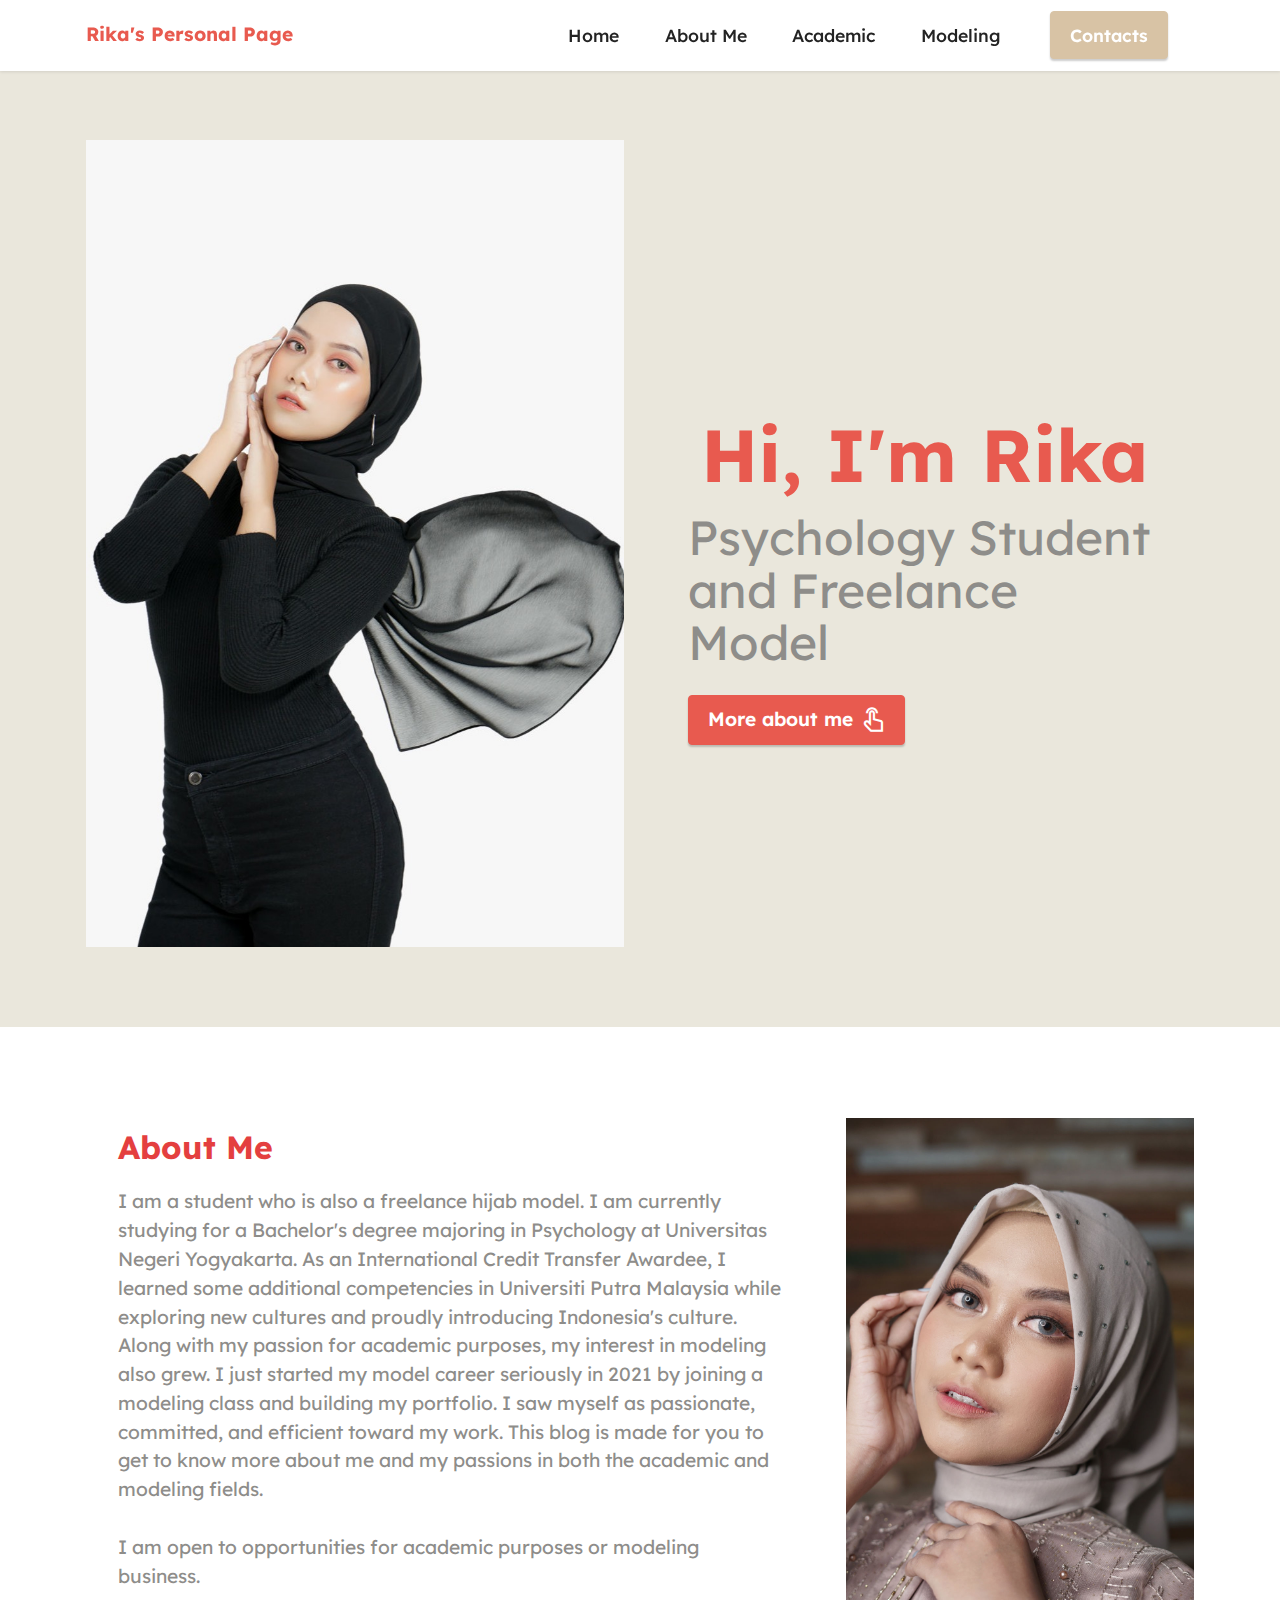
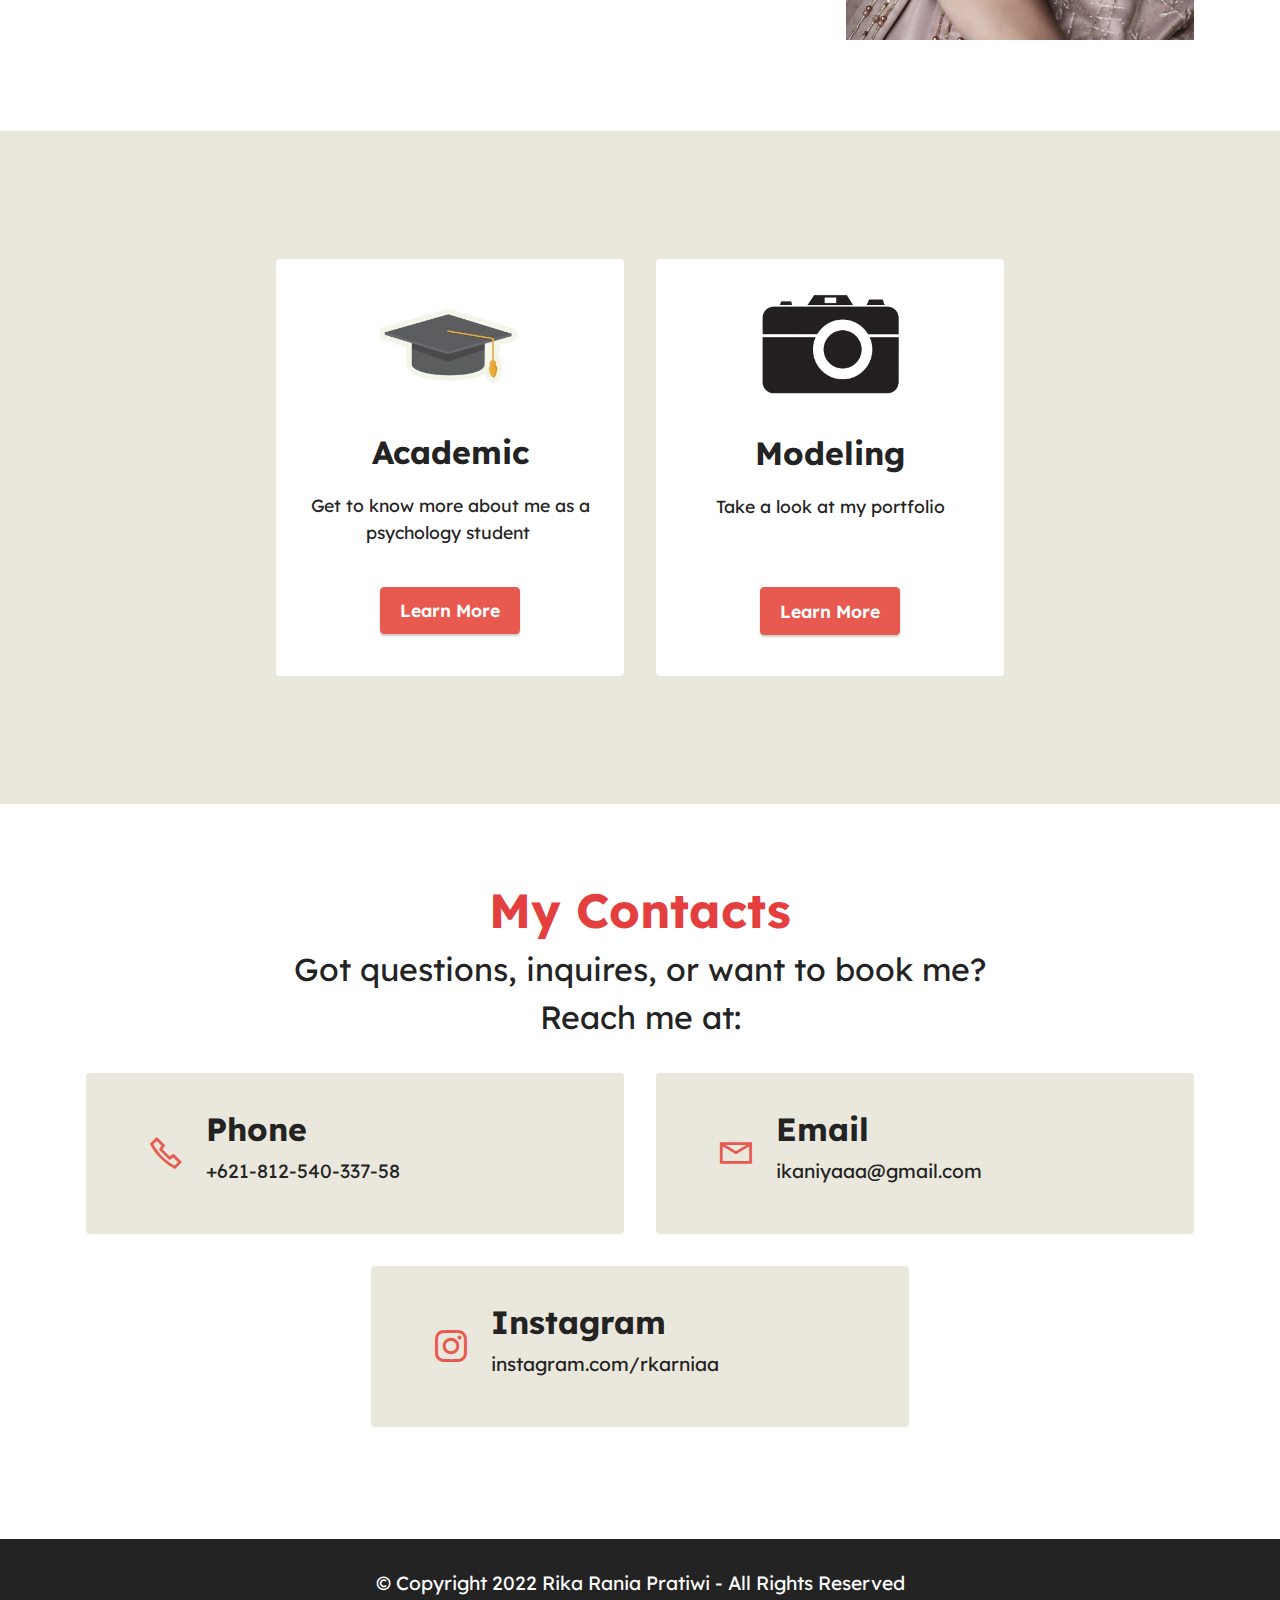
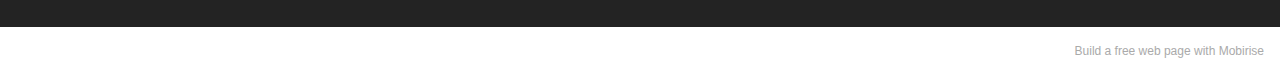
==== commit d5f48e51: "create github pages" ====
--- a/index.html
+++ b/index.html
@@ -213,7 +213,7 @@
             </div>
         </div>
     </div>
-</section><section style="background-color: #fff; font-family: -apple-system, BlinkMacSystemFont, 'Segoe UI', 'Roboto', 'Helvetica Neue', Arial, sans-serif; color:#aaa; font-size:12px; padding: 0; align-items: center; display: flex;"><a href="https://mobirise.site/s" style="flex: 1 1; height: 3rem; padding-left: 1rem;"></a><p style="flex: 0 0 auto; margin:0; padding-right:1rem;">Created with Mobirise <a href="https://mobirise.site/u" style="color:#aaa;">website</a> themes</p></section><script src="assets/bootstrap/js/bootstrap.bundle.min.js"></script>  <script src="assets/smoothscroll/smooth-scroll.js"></script>  <script src="assets/ytplayer/index.js"></script>  <script src="assets/dropdown/js/navbar-dropdown.js"></script>  <script src="assets/theme/js/script.js"></script>  
+</section><section style="background-color: #fff; font-family: -apple-system, BlinkMacSystemFont, 'Segoe UI', 'Roboto', 'Helvetica Neue', Arial, sans-serif; color:#aaa; font-size:12px; padding: 0; align-items: center; display: flex;"><a href="https://mobirise.site/i" style="flex: 1 1; height: 3rem; padding-left: 1rem;"></a><p style="flex: 0 0 auto; margin:0; padding-right:1rem;">Build a free <a href="https://mobirise.site/y" style="color:#aaa;">web page</a> with Mobirise</p></section><script src="assets/bootstrap/js/bootstrap.bundle.min.js"></script>  <script src="assets/smoothscroll/smooth-scroll.js"></script>  <script src="assets/ytplayer/index.js"></script>  <script src="assets/dropdown/js/navbar-dropdown.js"></script>  <script src="assets/theme/js/script.js"></script>  
   
   
 </body>
